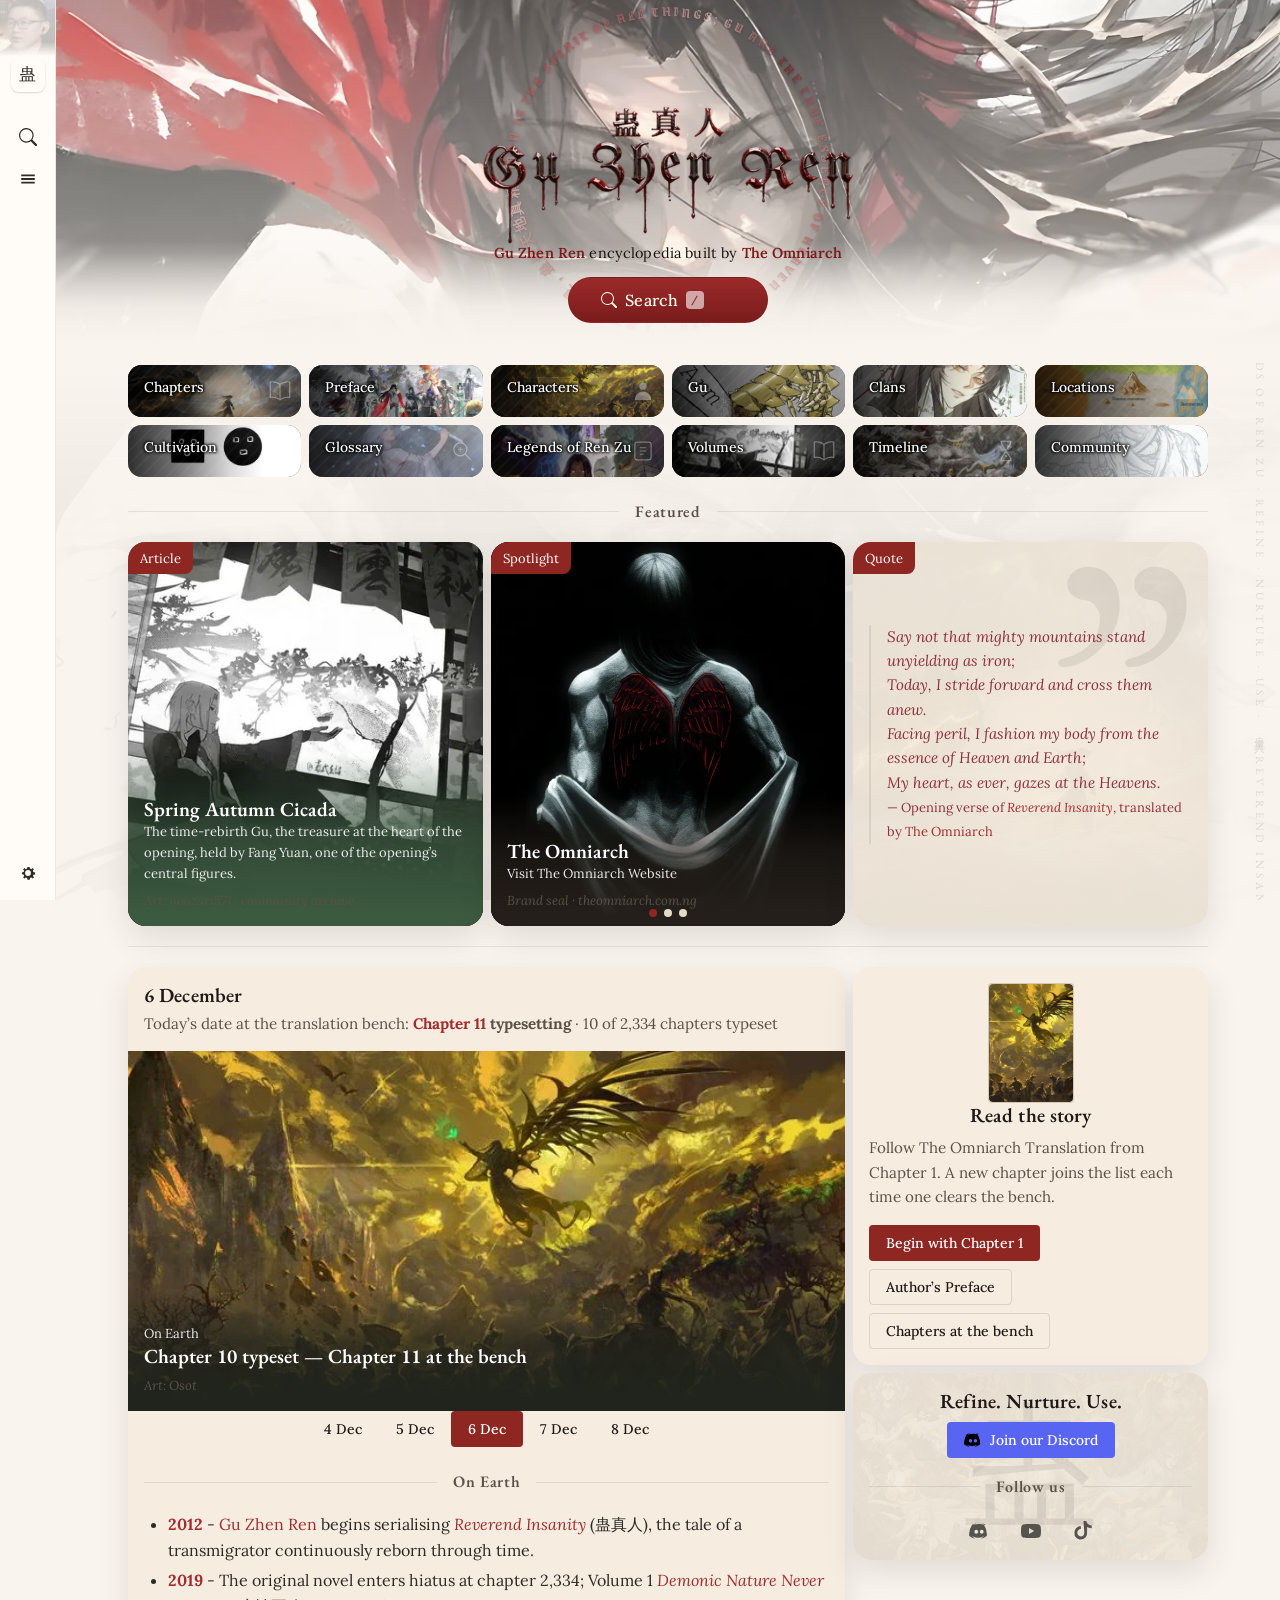
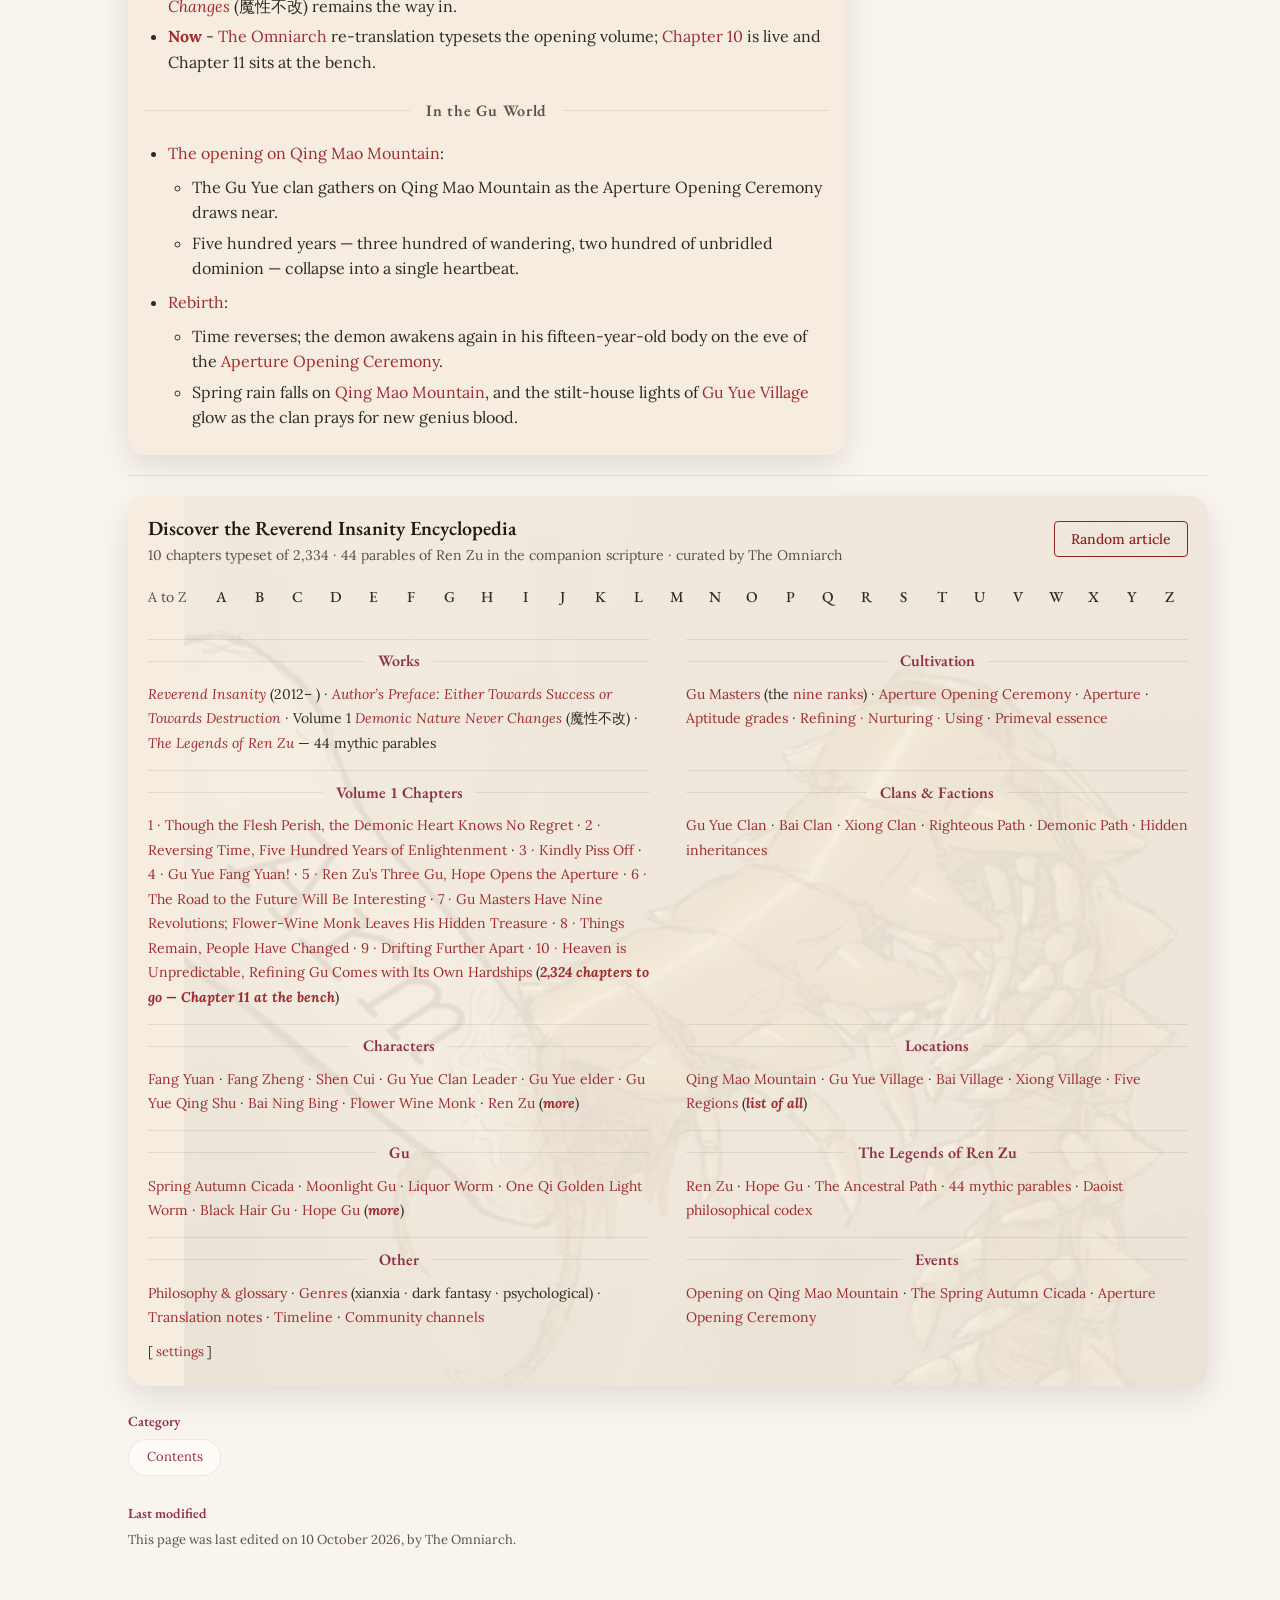
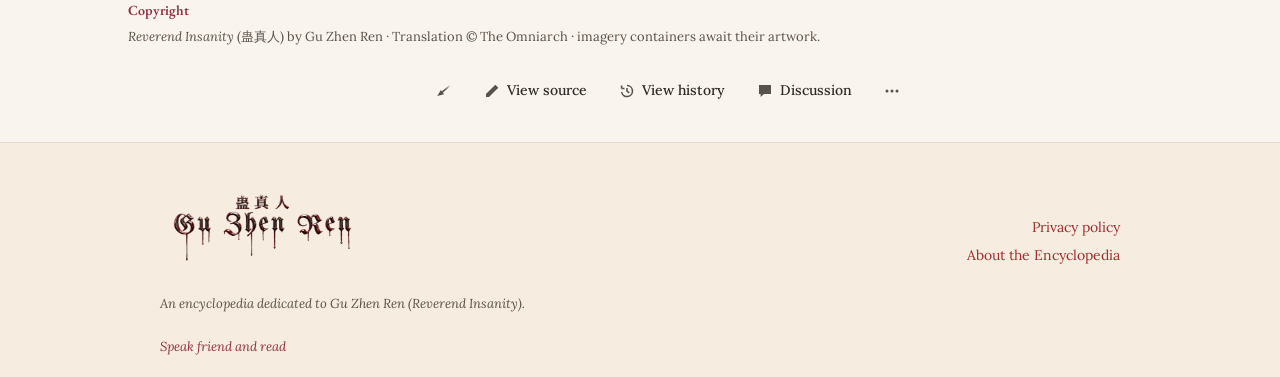
==== index.html @ c66bd854 "Revert "Spotlight: every slide opens its own site (Omniarch, Saga of Gu, Discord)" This reverts comm" ====
<!DOCTYPE html>
<html lang="en">
<head>
<meta charset="UTF-8">
<meta name="viewport" content="width=device-width, initial-scale=1">
<title>Reverend Insanity Encyclopedia — Gu Zhen Ren</title>
<meta name="description" content="The Reverend Insanity Encyclopedia: a self-contained companion to The Omniarch Translation. Characters, Gu, locations, cultivation, chapters and the Legends of Ren Zu.">
<meta property="og:type" content="website">
<meta property="og:title" content="Reverend Insanity Encyclopedia — Gu Zhen Ren">
<meta property="og:description" content="A self-contained Reverend Insanity encyclopedia built from The Omniarch Translation. Refine · Nurture · Use.">
<meta property="og:image" content="https://www.reverendinsanity.com.ng/assets/og-light.jpg">
<meta property="og:url" content="https://www.reverendinsanity.com.ng/">
<meta name="twitter:card" content="summary_large_image">
<link rel="icon" href="data:image/svg+xml,%3Csvg xmlns='http://www.w3.org/2000/svg' viewBox='0 0 32 32'%3E%3Crect width='32' height='32' rx='7' fill='%238e2622'/%3E%3Ctext x='16' y='22' font-size='17' text-anchor='middle' fill='%23fff' font-family='serif'%3E%E8%9B%8A%3C/text%3E%3C/svg%3E">
<link rel="stylesheet" href="/css/main.css?v=14">
</head>
<body>
<svg width="0" height="0" style="position:absolute" aria-hidden="true" focusable="false"><defs>
  <linearGradient id="ring-gold" gradientUnits="userSpaceOnUse" x1="0" y1="0" x2="400" y2="400">
    <stop offset="0" stop-color="#f7e3a6"/><stop offset="0.18" stop-color="#b8862a"/><stop offset="0.36" stop-color="#fff2c2"/>
    <stop offset="0.52" stop-color="#a9761b"/><stop offset="0.7" stop-color="#f3d98c"/><stop offset="0.86" stop-color="#8a5a12"/><stop offset="1" stop-color="#e9c765"/>
  </linearGradient>
  <linearGradient id="ring-red" gradientUnits="userSpaceOnUse" x1="0" y1="0" x2="400" y2="400">
    <stop offset="0" stop-color="#eba6a8"/><stop offset="0.18" stop-color="#a12c2f"/><stop offset="0.36" stop-color="#f7c9c9"/>
    <stop offset="0.52" stop-color="#6d1416"/><stop offset="0.7" stop-color="#d9888a"/><stop offset="0.86" stop-color="#7a1f22"/><stop offset="1" stop-color="#b8434a"/>
  </linearGradient>
</defs></svg>

<nav class="omni-nav" id="omni-nav" aria-label="Primary">
  <a class="omni-nav-brand" href="#/" aria-label="Home"><span>蛊</span></a>
  <a class="nv nv-main on" href="#/">Main</a>
  <a class="nv nv-read" href="#/wiki/chapters">Read</a>
  <a class="nv nv-explore" href="#explore">Explore</a>
  <span class="nv nv-page" id="omni-page">Main</span>
  <a class="omni-nav-cta" href="https://discord.gg/UgwTKn4sQf" target="_blank" rel="noopener">Discord ↗</a>
</nav>

<svg width="0" height="0" style="position:absolute" aria-hidden="true">
  <defs>
    <symbol id="glyph-cicada" viewBox="0 0 64 64"><g fill="currentColor"><ellipse cx="32" cy="40" rx="7" ry="16"/><circle cx="32" cy="20" r="6"/><circle cx="27.5" cy="18" r="1.6" fill="rgba(255,255,255,0.35)"/><circle cx="36.5" cy="18" r="1.6" fill="rgba(255,255,255,0.35)"/><path d="M30 30 C 12 26, 6 40, 12 52 C 20 48, 26 42, 30 34 Z" opacity="0.55"/><path d="M34 30 C 52 26, 58 40, 52 52 C 44 48, 38 42, 34 34 Z" opacity="0.55"/><path d="M32 27 C 22 18, 24 8, 32 6 C 40 8, 42 18, 32 27 Z" opacity="0.4"/></g></symbol>
    <symbol id="glyph-gu-jar" viewBox="0 0 64 64"><g fill="none" stroke="currentColor" stroke-width="3"><path d="M20 14 h24 M22 14 c0 10 -8 14 -8 26 a18 16 0 0 0 36 0 c0 -12 -8 -16 -8 -26"/><path d="M24 8 h16 v6 h-16 z" fill="currentColor" stroke="none" opacity="0.5"/></g><circle cx="32" cy="42" r="4" fill="currentColor" opacity="0.6"/></symbol>
    <symbol id="glyph-search" viewBox="0 0 16 16"><path fill="currentColor" d="M11.742 10.344a6.5 6.5 0 1 0-1.397 1.398h-.001c.03.04.062.078.098.115l3.85 3.85a1 1 0 0 0 1.415-1.414l-3.85-3.85a1.007 1.007 0 0 0-.115-.1zM12 6.5a5.5 5.5 0 1 1-11 0 5.5 5.5 0 0 1 11 0z"/></symbol>
    <symbol id="glyph-menu" viewBox="0 0 16 16"><path fill="currentColor" d="M2 4h12v1.6H2zM2 7.2h12v1.6H2zM2 10.4h12V12H2z"/></symbol>
        <symbol id="glyph-book" viewBox="0 0 64 64"><g fill="none" stroke="currentColor" stroke-width="3" stroke-linejoin="round"><path d="M32 16 C 26 10, 14 8, 8 10 V 48 C 14 46, 26 48, 32 54 C 38 48, 50 46, 56 48 V 10 C 50 8, 38 10, 32 16 Z"/><path d="M32 16 V 54"/></g></symbol>
    <symbol id="glyph-person" viewBox="0 0 64 64"><g fill="currentColor"><circle cx="32" cy="20" r="9"/><path d="M12 54 c0 -14 10 -20 20 -20 s20 6 20 20 z"/></g></symbol>
    <symbol id="glyph-mountain" viewBox="0 0 64 64"><g fill="currentColor"><path d="M4 52 L24 16 L34 34 L42 22 L60 52 Z" opacity="0.8"/><circle cx="48" cy="14" r="5" opacity="0.5"/></g></symbol>
    <symbol id="glyph-clan" viewBox="0 0 64 64"><g fill="none" stroke="currentColor" stroke-width="3"><path d="M14 52 V 24 L32 12 L50 24 V 52 Z"/><path d="M26 52 V 38 H 38 V 52"/></g><circle cx="32" cy="26" r="3" fill="currentColor"/></symbol>
    <symbol id="glyph-ranks" viewBox="0 0 64 64"><g fill="currentColor"><rect x="8" y="44" width="10" height="10" rx="1"/><rect x="22" y="36" width="10" height="18" rx="1" opacity="0.85"/><rect x="36" y="28" width="10" height="26" rx="1" opacity="0.7"/><rect x="50" y="20" width="10" height="34" rx="1" opacity="0.55"/></g></symbol>
    <symbol id="glyph-scroll" viewBox="0 0 64 64"><g fill="none" stroke="currentColor" stroke-width="3"><path d="M18 10 h28 a6 6 0 0 1 6 6 v32 a6 6 0 0 1 -6 6 h-28 a6 6 0 0 1 -6 -6 v-32 a6 6 0 0 1 6 -6 z"/><path d="M24 24 h16 M24 32 h16 M24 40 h10"/></g></symbol>
    <symbol id="glyph-hourglass" viewBox="0 0 64 64"><g fill="none" stroke="currentColor" stroke-width="3"><path d="M18 8 h28 M18 56 h28 M20 8 c0 14 10 16 12 24 c2 -8 12 -10 12 -24 M20 56 c0 -14 10 -16 12 -24 c2 8 12 10 12 24"/></g><circle cx="32" cy="44" r="3" fill="currentColor"/></symbol>
    <symbol id="glyph-glossary" viewBox="0 0 64 64"><g fill="none" stroke="currentColor" stroke-width="3"><circle cx="28" cy="28" r="16"/><path d="M40 40 L 54 54" stroke-linecap="round"/><path d="M22 28 h12 M28 22 v12" opacity="0.7"/></g></symbol>
    <symbol id="glyph-community" viewBox="0 0 64 64"><g fill="currentColor"><circle cx="20" cy="24" r="7"/><circle cx="44" cy="24" r="7"/><path d="M4 50 c0 -10 8 -15 16 -15 s16 5 16 15 z" opacity="0.75"/><path d="M28 50 c0 -10 8 -15 16 -15 s16 5 16 15 z" opacity="0.9"/></g></symbol>
    <symbol id="glyph-home" viewBox="0 0 16 16"><path fill="currentColor" d="M8 1.8 1.6 7.4h1.8v6h3.4V9.6h2.4v3.8h3.4v-6h1.8z"/></symbol>
    <symbol id="glyph-share" viewBox="0 0 16 16"><path fill="currentColor" d="M14 2 6.5 9l2 2.2L2 14l2.8-6.5L7 9.6 14 2z" transform="rotate(8 8 8)"/><path fill="currentColor" d="M14 2 7 9.5l-1.2-1.2z"/></symbol>
    <symbol id="glyph-edit" viewBox="0 0 16 16"><path fill="currentColor" d="M11.3 1.7l3 3L5 14H2v-3z"/></symbol>
    <symbol id="glyph-history" viewBox="0 0 16 16"><path fill="none" stroke="currentColor" stroke-width="1.6" d="M8 2.5a5.5 5.5 0 1 1-5.4 6.6M2.6 5.5V2.6M2.6 5.5h2.9M8 5v3.2l2.3 1.6"/></symbol>
    <symbol id="glyph-talk" viewBox="0 0 16 16"><path fill="currentColor" d="M2 2h12v9H7l-3.4 3v-3H2z"/></symbol>
    <symbol id="glyph-dots" viewBox="0 0 16 16"><g fill="currentColor"><circle cx="3" cy="8" r="1.5"/><circle cx="8" cy="8" r="1.5"/><circle cx="13" cy="8" r="1.5"/></g></symbol>
    <symbol id="glyph-gear" viewBox="0 0 16 16"><path fill="currentColor" d="M8 5.4A2.6 2.6 0 1 0 8 10.6 2.6 2.6 0 0 0 8 5.4zm6.4 3.7-1.5.3c-.12.42-.3.82-.53 1.18l.98 1.2-1.17 1.17-1.2-.98c-.36.23-.76.41-1.18.53l-.3 1.5H7.5l-.3-1.5c-.42-.12-.82-.3-1.18-.53l-1.2.98-1.17-1.17.98-1.2c-.23-.36-.41-.76-.53-1.18l-1.5-.3V7.5l1.5-.3c.12-.42.3-.82.53-1.18l-.98-1.2 1.17-1.17 1.2.98c.36-.23.76-.41 1.18-.53l.3-1.5h1.9l.3 1.5c.42.12.82.3 1.18.53l1.2-.98 1.17 1.17-.98 1.2c.23.36.41.76.53 1.18l1.5.3v1.9z"/></symbol>
    <symbol id="glyph-youtube"' viewBox="0 0 24 24"><path fill="currentColor" d="M23.5 6.2a3 3 0 0 0-2.1-2.1C19.5 3.5 12 3.5 12 3.5s-7.5 0-9.4.6A3 3 0 0 0 .5 6.2 31.6 31.6 0 0 0 0 12a31.6 31.6 0 0 0 .5 5.8 3 3 0 0 0 2.1 2.1c1.9.6 9.4.6 9.4.6s7.5 0 9.4-.6a3 3 0 0 0 2.1-2.1A31.6 31.6 0 0 0 24 12a31.6 31.6 0 0 0-.5-5.8zM9.6 15.6V8.4L15.8 12z"/></symbol>
    <symbol id="glyph-tiktok" viewBox="0 0 24 24"><path fill="currentColor" d="M12.5 0h3.4c.3 2 1.5 3.6 3.4 4.5 1 .5 2.1.8 3.2.8v3.5c-1.4 0-2.8-.3-4.1-.9-.5-.2-1-.5-1.5-.8v7.6c0 1.9-.7 3.7-2 5.1a7.8 7.8 0 0 1-5.6 2.5c-2 0-3.9-.8-5.3-2.1A7.8 7.8 0 0 1 1.7 14c0-2.1.9-4.1 2.3-5.6a7.7 7.7 0 0 1 5.4-2.3v3.6a4.2 4.2 0 0 0-3.1 1.3 4.3 4.3 0 0 0-1.2 3c0 1.2.5 2.3 1.3 3.1a4.3 4.3 0 0 0 6.2-.1c.7-.8 1-1.8 1-2.9z"/></symbol>
    <symbol id="glyph-discord" viewBox="0 0 24 24"><path fill="currentColor" d="M20.3 4.4A19.8 19.8 0 0 0 15.9 3l-.2.4c1.6.4 2.4.9 3.2 1.5A16.2 16.2 0 0 0 12 3.6c-2.4 0-4.8.4-6.9 1.3.8-.6 1.7-1.1 3.2-1.5L8.1 3a19.8 19.8 0 0 0-4.4 1.4A20.3 20.3 0 0 0 .3 18.1a19.9 19.9 0 0 0 6 3l.5-.7c-.9-.3-1.9-.8-2.8-1.4l.7-.5a14.2 14.2 0 0 0 12.2 0l.7.5c-.9.6-1.9 1.1-2.8 1.4l.5.7a19.9 19.9 0 0 0 6-3 20.3 20.3 0 0 0-3.4-13.7zM8.7 15.3c-1.2 0-2.2-1.1-2.2-2.4 0-1.3 1-2.4 2.2-2.4s2.2 1.1 2.2 2.4c0 1.3-1 2.4-2.2 2.4zm6.6 0c-1.2 0-2.2-1.1-2.2-2.4 0-1.3 1-2.4 2.2-2.4s2.2 1.1 2.2 2.4c0 1.3-1 2.4-2.2 2.4z"/></symbol>
  </defs>
</svg>

<div class="rail">
  <button class="rail-logo" id="seal-btn" title="Reverend Insanity Encyclopedia" aria-label="Home"><span class="seal-face face-seal">蛊</span><span class="seal-face face-home"><svg><use href="#glyph-home"/></svg></span></button>
  <button id="rail-search" title="Search" aria-label="Search"><svg aria-hidden="true"><use href="#glyph-search"/></svg></button>
  <button id="rail-menu" title="Main menu"><svg><use href="#glyph-menu"/></svg></button>
  <div class="spacer"></div>
  <button id="rail-gear" class="rail-gear" title="Appearance" aria-label="Appearance settings"><svg><use href="#glyph-gear"/></svg></button>
</div>

<aside class="drawer" id="drawer" aria-label="Site menu">
  <button class="drawer-close" id="drawer-close" aria-label="Close menu">✕</button>
  <div class="drawer-head">
    <span class="seal-mini">蛊</span>
    <img class="wm logo-light" src="/assets/wordmark-light-4k.webp" alt=""><img class="wm logo-dark" src="/assets/wordmark-dark-4k.webp" alt="">
    <div class="drawer-stats">
      <span title="Articles"><svg><use href="#glyph-book"/></svg> <b id="stat-pages">–</b></span>
      <span title="Images"><svg><use href="#glyph-mountain"/></svg> <b id="stat-imgs">–</b></span>
      <span title="Chapters typeset"><svg><use href="#glyph-scroll"/></svg> <b id="stat-ch">–</b></span>
      <span title="Parables"><svg><use href="#glyph-hourglass"/></svg> <b id="stat-par">–</b></span>
    </div>
  </div>
  <div class="drawer-cols">
    <div>
      <h4>Navigation</h4>
      <a href="#main">Main Page</a>
      <a href="#" id="drawer-random">Random page</a>
      <a href="#/wiki/community">Community Portal</a>
      <a href="#/wiki/chapters">To-do · the bench</a>
      <a href="#/wiki/glossary">Help · Glossary</a>
    </div>
    <div>
      <h4>Portals</h4>
      <a href="#/wiki/chapters">Chapters</a>
      <a href="#/wiki/characters">Characters</a>
      <a href="#/wiki/gu">Gu</a>
      <a href="#/wiki/clans">Clans</a>
      <a href="#/wiki/locations">Locations</a>
      <a href="#/wiki/cultivation">Cultivation</a>
      <a href="#/wiki/the-legends-of-ren-zu">Legends of Ren Zu</a>
      <a href="#/wiki/timeline">Timeline</a>
    </div>
  </div>
  <div class="drawer-social">
    <a href="https://discord.gg/UgwTKn4sQf" target="_blank" rel="noreferrer noopener" aria-label="Discord"><svg><use href="#glyph-discord"/></svg></a>
    <a href="https://www.youtube.com/@GodofPeakFiction" target="_blank" rel="noreferrer noopener" aria-label="YouTube"><svg><use href="#glyph-youtube"/></svg></a>
    <a href="https://www.tiktok.com/@GodOfPeakFiction" target="_blank" rel="noreferrer noopener" aria-label="TikTok"><svg><use href="#glyph-tiktok"/></svg></a>
  </div>
</aside>
<div class="settings-pop" id="settings-pop" role="dialog" aria-label="Appearance settings">
  <h5>Text</h5><div class="seg" data-pref="text"><button data-v="small">Small</button><button data-v="standard" class="on">Standard</button><button data-v="large">Large</button></div>
  <h5>Color</h5><div class="seg" data-pref="color"><button data-v="auto" class="on">Auto</button><button data-v="light">Light</button><button data-v="dark" class="darkchip">Dark</button></div>
  <h5>Width</h5><div class="seg" data-pref="width"><button data-v="standard" class="on">Standard</button><button data-v="wide">Wide</button><button data-v="full">Full</button></div>
</div>
<div class="rail-band" aria-hidden="true">蛊真人 · REVEREND INSANITY · 人祖传 · THE LEGENDS OF REN ZU · REFINE · NURTURE · USE · 蛊真人 · REVEREND INSANITY · 人祖传 · THE LEGENDS OF REN ZU · REFINE · NURTURE · USE · 蛊真人 · REVEREND INSANITY · 人祖传 · THE LEGENDS OF REN ZU · REFINE · NURTURE · USE · 蛊真人 · REVEREND INSANITY · 人祖传 ·</div>

<!-- ================================================= MAIN PAGE ================================================= -->
<div class="page" id="main-view">

  <div class="tg-mainpage-header">
    <div class="tg-mainpage-content">
      <a href="#main" style="text-decoration:none"><h1 class="wordmark"><div class="ring" aria-hidden="true"> <svg viewBox="0 0 400 400"> <defs><path id="ringpath" d="M200,200 m-160,0 a160,160 0 1,1 320,0 a160,160 0 1,1 -320,0"/></defs> <text fill="currentColor"><textPath href="#ringpath" textLength="1000" lengthAdjust="spacing">MAN IS THE SPIRIT OF ALL THINGS; GU ARE THE TRUE ESSENCE OF HEAVEN AND EARTH. · 人是万物之灵，蛊是天地真精 ·</textPath></text> </svg> </div><img class="wordmark-img logo-light" src="/assets/wordmark-light-4k.webp" alt="Reverend Insanity Encyclopedia"><img class="wordmark-img logo-dark" src="/assets/wordmark-dark-4k.webp" alt="Reverend Insanity Encyclopedia"></h1></a>
      <div class="search-zone" id="search-zone"><button class="tg-mainpage-header-search" id="search-trigger" aria-label="Search the encyclopedia">
        <svg aria-hidden="true"><use href="#glyph-search"/></svg>
        Search
        <span class="kbd">/</span>
      </button>
      <div class="header-searchbox" id="search-box">
        <input type="search" id="search-input" placeholder="Search Gu, characters, chapters, places…" aria-label="Search input" autocomplete="off">
        <div class="search-suggest" id="search-suggest"></div></div>
      <div class="tg-mainpage-header-tagline"><span class="tg-hl">Gu Zhen Ren</span> encyclopedia built by <span class="tg-omniarch tg-hl">The Omniarch</span></div>
      
      </div>
    </div>
  </div>

<div class="quote-marquee" aria-hidden="true"><div class="quote-track"><span>“Three views warped; the demon lord is reborn.”</span><i>•</i><span>“The path of demons is persistence, not cruelty.”</span><i>•</i><span>“The road to the future will be interesting.”</span><i>•</i><span>“Though the flesh perish, the demonic heart knows no regret.”</span><i>•</i><span>“Three views warped; the demon lord is reborn.”</span><i>•</i><span>“The path of demons is persistence, not cruelty.”</span><i>•</i><span>“The road to the future will be interesting.”</span><i>•</i><span>“Though the flesh perish, the demonic heart knows no regret.”</span><i>•</i></div></div>

  <nav class="tg-mainpage-navigation" aria-label="Portals" id="explore">
    <div class="template-navpills">
      <div class="template-navpill" style="--pill:#3a3230;--img:url('/assets/inline/0f77a8c0c2.webp')"><div class="pill-bg"><svg><use href="#glyph-book"/></svg></div><a href="#/wiki/chapters" title="All chapters typeset by The Omniarch">Chapters</a></div>
      <div class="template-navpill" style="--pill:#4a3b2c;--img:url('/assets/inline/262ccad7b4.webp')"><div class="pill-bg"><svg><use href="#glyph-scroll"/></svg></div><a href="#/wiki/authors-preface" title="Author’s Preface: Either Towards Success or Towards Destruction">Preface</a></div>
      <div class="template-navpill" style="--pill:#33402c;--img:url('/assets/inline/osot-earth.webp')"><div class="pill-bg"><svg><use href="#glyph-person"/></svg></div><a href="#/wiki/characters" title="Portal:Characters">Characters</a></div>
      <div class="template-navpill" style="--pill:#2f3a3f;--img:url('/assets/inline/0e6ab05d11.webp')"><div class="pill-bg"><svg><use href="#glyph-gu-jar"/></svg></div><a href="#/wiki/gu" title="Portal:Gu — the true essence of heaven and earth">Gu</a></div>
      <div class="template-navpill" style="--pill:#463227;--img:url('/assets/inline/edbdfb7b6a.webp')"><div class="pill-bg"><svg><use href="#glyph-clan"/></svg></div><a href="#/wiki/clans" title="Portal:Clans and paths">Clans</a></div>
      <div class="template-navpill" style="--pill:#2e3d33;--img:url('/assets/inline/c3880dcfe8.webp')"><div class="pill-bg"><svg><use href="#glyph-mountain"/></svg></div><a href="#/wiki/locations" title="Portal:Locations">Locations</a></div>
      <div class="template-navpill" style="--pill:#403a45;--img:url('/assets/inline/c5744386c4.webp')"><div class="pill-bg"><svg><use href="#glyph-ranks"/></svg></div><a href="#/wiki/cultivation" title="Portal:Cultivation — the nine ranks of Gu Masters">Cultivation</a></div>
      <div class="template-navpill" style="--pill:#3c4348;--img:url('/assets/inline/1f4b49878b.webp')"><div class="pill-bg"><svg><use href="#glyph-glossary"/></svg></div><a href="#/wiki/glossary" title="Portal:Glossary">Glossary</a></div>
      <div class="template-navpill" style="--pill:#4b3a33;--img:url('/assets/inline/facbebec98.webp')"><div class="pill-bg"><svg><use href="#glyph-scroll"/></svg></div><a href="#/wiki/the-legends-of-ren-zu" title="The Legends of Ren Zu — companion scripture">Legends of Ren Zu</a></div>
      <div class="template-navpill" style="--pill:#37422e;--img:url('/assets/inline/6fcf59bf87.webp')"><div class="pill-bg"><svg><use href="#glyph-book"/></svg></div><a href="#/wiki/volume-1" title="Portal:Volumes">Volumes</a></div>
      <div class="template-navpill" style="--pill:#39363c;--img:url('/assets/inline/851a644088.webp')"><div class="pill-bg"><svg><use href="#glyph-hourglass"/></svg></div><a href="#/wiki/timeline" title="Portal:Timeline">Timeline</a></div>
      <div class="template-navpill" style="--pill:#43332b;--img:url('/assets/inline/03abc6c8fb.webp')"><div class="pill-bg"><svg><use href="#glyph-community"/></svg></div><a href="#/wiki/community" title="Community portal">Community</a></div>
    </div>
  </nav>

  <div class="tg-section-divider"><span>Featured</span></div>

  <div class="template-flexbox featured-row" style="--template-flexbox-columns:3;--template-flexbox-gap:0.5rem">
    <div class="template-flexbox-item">
      <div class="tg-card">
        <div class="tg-card-label"><a href="#/wiki/spring-autumn-cicada" title="Featured articles">Article</a></div>
        <div class="tg-card-image" style="--slot:#4d7c50">
          <div class="slot-art"><img src="/assets/inline/6fcf59bf87.webp" alt="A Gu Master with a cicada alighting on his open hand"></div>
          <div class="tg-card-afterImage" style="--slot:#3c5a40">
            <div class="grad"></div>
            <div class="inner">
              <div class="bigcap"><a href="#/wiki/spring-autumn-cicada">Spring Autumn Cicada</a></div>
              <div class="smallcap">The time-rebirth Gu, the treasure at the heart of the opening, held by <a href="#/wiki/fang-yuan">Fang Yuan</a>, one of the opening’s central figures.</div>
              <div class="credit">Art: noazari571 · community archive</div>
            </div>
          </div>
        </div>
      </div>
    </div>

    <div class="template-flexbox-item">
      <div class="tg-card">
        <div class="tg-card-label"><a href="#/wiki/the-omniarch" title="Featured spotlight">Spotlight</a></div>
        <div class="slide-card" id="slide-card">
          <div class="slide on">
            <div class="tg-card-image" style="--slot:#1c1a17">
              <div class="slot-art"><img src="/assets/inline/omniarch-spotlight.webp" alt="The Omniarch" style="object-position:50% 0%"></div>
              <div class="tg-card-afterImage" style="--slot:#241f1a">
                <div class="grad"></div>
                <div class="inner">
                  <div class="bigcap"><a href="#/wiki/the-omniarch">The Omniarch</a></div>
                  <div class="smallcap"><a href="https://theomniarch.com.ng" target="_blank" rel="noreferrer noopener">Visit The Omniarch Website</a></div>
                  <div class="credit">Brand seal · theomniarch.com.ng</div>
                </div>
              </div>
            </div>
          </div>
          <div class="slide">
            <div class="tg-card-image" style="--slot:#20241c">
              <div class="slot-art"><img src="/assets/inline/3d9add4931.webp" alt="Saga of Gu banner"></div>
              <div class="tg-card-afterImage" style="--slot:#2a2d24">
                <div class="grad"></div>
                <div class="inner">
                  <div class="bigcap">Saga of Gu</div>
                  <div class="smallcap">Friend of the encyclopedia — a wholesome, carefully structured companion wiki, cited to the chapter. Wander it at <b>sagaofgu.com</b>.</div>
                  <div class="credit">Banner · Saga of Gu</div>
                </div>
              </div>
            </div>
          </div>
          <div class="slide">
            <div class="tg-card-image" style="--slot:#20241c">
              <div class="slot-art"><img src="/assets/inline/851a644088.webp" alt="Readers gathered at the bench"></div>
              <div class="tg-card-afterImage" style="--slot:#2a2d24">
                <div class="grad"></div>
                <div class="inner">
                  <div class="bigcap">The bench is open</div>
                  <div class="smallcap">Readers gather on Discord between typesettings — readings, glossary notes, theories. Pull up a chair.</div>
                  <div class="credit"><a href="https://discord.gg/UgwTKn4sQf" target="_blank" rel="noreferrer noopener">Join the Discord</a></div>
                </div>
              </div>
            </div>
          </div>
          <div class="slide-dots" id="slide-dots"><button class="on" aria-label="Slide 1"></button><button aria-label="Slide 2"></button><button aria-label="Slide 3"></button></div>
        </div>
      </div>
    </div>

    <div class="template-flexbox-item">
      <div class="tg-card tg-mainpage-featured-quote" style="min-height:20rem">
        <div class="tg-card-label"><a href="#/wiki/quotes" title="Featured quotes">Quote</a></div>
        <div class="tg-card-content">
          <div class="tg-card-body">
            <blockquote>
              <p>Say not that mighty mountains stand unyielding as iron;<br>
              Today, I stride forward and cross them anew.<br>
              Facing peril, I fashion my body from the essence of Heaven and Earth;<br>
              My heart, as ever, gazes at the Heavens.</p>
              <p class="tg-quote-footer"><cite>Opening verse of <i><a href="#/wiki/reverend-insanity">Reverend Insanity</a></i>, translated by <a href="#/wiki/the-omniarch">The Omniarch</a></cite></p>
            </blockquote>
          </div>
        </div>
      </div>
    </div>
  </div>

  <hr>

  <div class="template-flexbox" style="--template-flexbox-columns:3;--template-flexbox-gap:0.5rem">
    <div class="template-flexbox-item span-2">
      <div class="tg-card">
        <div class="tg-card-content">
          <div class="tg-card-title" id="today-heading">10 October</div>
          <div class="tg-card-caption" id="today-caption">Today’s date at the translation bench: <b><a href="#/wiki/chapters">Chapter 11</a> typesetting</b> · 10 of 2,334 chapters typeset</div>
          <div class="event-wrap">
            <div class="tg-card-image event-img" style="--slot:#20241c">
              <div class="slot-art"><img src="/assets/inline/osot-earth.webp" alt="Fang Yuan adrift among the waters"></div>
              <div class="tg-card-afterImage" style="--slot:#20241c;padding-top:2.4rem">
                <div class="grad"></div>
                <div class="inner">
                  <div class="smallcap">On Earth</div>
                  <div class="bigcap" id="event-line">Chapter 10 typeset — Chapter 11 at the bench</div>
                  <div class="credit">Art: Osot</div>
                </div>
              </div>
            </div>
          </div>
          <div class="tg-card-body">
            <div class="date-strip">
              <div class="tg-button"><a href="#/wiki/timeline" id="d-2">8 Oct</a></div>
              <div class="tg-button"><a href="#/wiki/timeline" id="d-1">9 Oct</a></div>
              <div class="tg-button tg-button--primary"><a href="#/wiki/timeline" id="d0">10 Oct</a></div>
              <div class="tg-button"><a href="#/wiki/timeline" id="d1">11 Oct</a></div>
              <div class="tg-button"><a href="#/wiki/timeline" id="d2">12 Oct</a></div>
            </div>
            <div class="tg-section-divider"><span>On Earth</span></div>
            <ul>
              <li><b><a href="#/wiki/timeline">2012</a></b> - <a href="#/wiki/gu-zhen-ren">Gu Zhen Ren</a> begins serialising <i><a href="#/wiki/reverend-insanity">Reverend Insanity</a></i> (蛊真人), the tale of a transmigrator continuously reborn through time.</li>
              <li><b><a href="#/wiki/timeline">2019</a></b> - The original novel enters hiatus at chapter 2,334; Volume 1 <i><a href="#/wiki/volume-1">Demonic Nature Never Changes</a></i> (魔性不改) remains the way in.</li>
              <li id="now-bullet"><b><a href="#/wiki/timeline">Now</a></b> - <a href="#/wiki/the-omniarch">The Omniarch</a> re-translation typesets the opening volume; <a href="#/wiki/chapter-10">Chapter 10</a> is live and Chapter 11 sits at the bench.</li>
            </ul>
            <div class="tg-section-divider"><span>In the Gu World</span></div>
            <ul>
              <li><a href="#/wiki/timeline">The opening on Qing Mao Mountain</a>:
                <ul>
                  <li>The Gu Yue clan gathers on Qing Mao Mountain as the Aperture Opening Ceremony draws near.</li>
                  <li>Five hundred years — three hundred of wandering, two hundred of unbridled dominion — collapse into a single heartbeat.</li>
                </ul>
              </li>
              <li><a href="#/wiki/timeline">Rebirth</a>:
                <ul>
                  <li>Time reverses; the demon awakens again in his fifteen-year-old body on the eve of the <a href="#/wiki/aperture-opening-ceremony">Aperture Opening Ceremony</a>.</li>
                  <li>Spring rain falls on <a href="#/wiki/qing-mao-mountain">Qing Mao Mountain</a>, and the stilt-house lights of <a href="#/wiki/gu-yue-village">Gu Yue Village</a> glow as the clan prays for new genius blood.</li>
                </ul>
              </li>
            </ul>
          </div>
        </div>
      </div>
    </div>

    <div class="template-flexbox-item">
      <div class="template-flexbox" style="--template-flexbox-columns:2;--template-flexbox-direction:column;--template-flexbox-gap:0.5rem">
        <div class="template-flexbox-item">
          <div class="tg-card tg-mainpage-editing">
            <div class="tg-card-content">
              <div class="tg-card-body">
                <div class="tg-mainpage-editing-image">
                  <div class="poster-slot" role="img" aria-label="Fang Yuan adrift among the waters" style="width:86px;height:120px;overflow:hidden;border-style:solid;border-color:var(--tg-border-color-base)">
                    <img src="/assets/inline/osot-earth.webp" alt="">
                  </div>
                </div>
                <div class="tg-card-title">Read the story</div>
                <div class="tg-card-caption">Follow The Omniarch Translation from Chapter 1. A new chapter joins the list each time one clears the bench.</div>
                <div class="tg-mainpage-editing-actions">
                  <div class="tg-button tg-button--primary"><a href="#/wiki/chapter-1">Begin with Chapter 1</a></div>
                  <div class="tg-button tg-button--framed"><a href="#/wiki/authors-preface">Author’s Preface</a></div>
                  <div class="tg-button tg-button--framed"><a href="#/wiki/chapters">Chapters at the bench</a></div>
                </div>
              </div>
            </div>
          </div>
        </div>

        <div class="template-flexbox-item">
          <div class="tg-card tg-mainpage-social" id="community-card">
            <div class="glyph-watermark" aria-hidden="true">蛊</div>
            <div class="tg-card-content">
              <div class="tg-card-body">
                <div class="tg-card-title">Refine. Nurture. Use.</div>
                <div class="tg-button plainlinks tg-mainpage-social-discord">
                  <a href="https://discord.gg/UgwTKn4sQf" target="_blank" rel="noreferrer noopener">
                    <span class="tg-button-icon"><svg><use href="#glyph-discord"/></svg></span>
                    Join our Discord
                  </a>
                </div>
                <div class="tg-section-divider"><span>Follow us</span></div>
                <div class="tg-mainpage-social-followus">
                  <div class="tg-button tg-button--icon"><a href="https://discord.gg/UgwTKn4sQf" target="_blank" rel="noreferrer noopener" aria-label="Discord" title="Discord"><svg><use href="#glyph-discord"/></svg></a></div>
                  <div class="tg-button tg-button--icon"><a href="https://www.youtube.com/@GodofPeakFiction" target="_blank" rel="noreferrer noopener" aria-label="YouTube — @GodofPeakFiction" title="YouTube — @GodofPeakFiction"><svg><use href="#glyph-youtube"/></svg></a></div>
                  <div class="tg-button tg-button--icon"><a href="https://www.tiktok.com/@GodOfPeakFiction" target="_blank" rel="noreferrer noopener" aria-label="TikTok — @GodOfPeakFiction" title="TikTok — @GodOfPeakFiction"><svg><use href="#glyph-tiktok"/></svg></a></div>
                </div>
              </div>
            </div>
          </div>
        </div>
      </div>
    </div>
  </div>

  <hr>

  <div class="tg-card tg-card--discover" id="discover">
    <div class="tg-card-content">
      <div class="tg-mainpage-browse-header">
        <div>
          <h2>Discover the Reverend Insanity Encyclopedia</h2>
          <div class="tg-caption" id="browse-stats">10 chapters typeset of 2,334 · 44 parables of Ren Zu in the companion scripture</div>
        </div>
        <div class="tg-button tg-button--secondary"><a href="#" id="random-article" title="Random article">Random article</a></div>
      </div>

      <div class="tg-mainpage-browse-atoz" aria-label="A to Z index">
        <span class="tg-mainpage-browse-atoz-label">A to Z</span>
        <div class="tg-button"><a href="#/wiki/atoz/A">A</a></div><div class="tg-button"><a href="#/wiki/atoz/B">B</a></div><div class="tg-button"><a href="#/wiki/atoz/C">C</a></div><div class="tg-button"><a href="#/wiki/atoz/D">D</a></div><div class="tg-button"><a href="#/wiki/atoz/E">E</a></div><div class="tg-button"><a href="#/wiki/atoz/F">F</a></div><div class="tg-button"><a href="#/wiki/atoz/G">G</a></div><div class="tg-button"><a href="#/wiki/atoz/H">H</a></div><div class="tg-button"><a href="#/wiki/atoz/I">I</a></div><div class="tg-button"><a href="#/wiki/atoz/J">J</a></div><div class="tg-button"><a href="#/wiki/atoz/K">K</a></div><div class="tg-button"><a href="#/wiki/atoz/L">L</a></div><div class="tg-button"><a href="#/wiki/atoz/M">M</a></div><div class="tg-button"><a href="#/wiki/atoz/N">N</a></div><div class="tg-button"><a href="#/wiki/atoz/O">O</a></div><div class="tg-button"><a href="#/wiki/atoz/P">P</a></div><div class="tg-button"><a href="#/wiki/atoz/Q">Q</a></div><div class="tg-button"><a href="#/wiki/atoz/R">R</a></div><div class="tg-button"><a href="#/wiki/atoz/S">S</a></div><div class="tg-button"><a href="#/wiki/atoz/T">T</a></div><div class="tg-button"><a href="#/wiki/atoz/U">U</a></div><div class="tg-button"><a href="#/wiki/atoz/V">V</a></div><div class="tg-button"><a href="#/wiki/atoz/W">W</a></div><div class="tg-button"><a href="#/wiki/atoz/X">X</a></div><div class="tg-button"><a href="#/wiki/atoz/Y">Y</a></div><div class="tg-button"><a href="#/wiki/atoz/Z">Z</a></div>
      </div>

      <div class="dir-grid">
        <div class="dir-sec"><h3>Works</h3><p><i><a href="#/wiki/reverend-insanity">Reverend Insanity</a></i> (2012– ) · <i><a href="#/wiki/authors-preface">Author’s Preface: Either Towards Success or Towards Destruction</a></i> · Volume 1 <i><a href="#/wiki/volume-1">Demonic Nature Never Changes</a></i> (魔性不改) · <i><a href="#/wiki/the-legends-of-ren-zu">The Legends of Ren Zu</a></i> — 44 mythic parables</p></div>
        <div class="dir-sec"><h3>Cultivation</h3><p><a href="#/wiki/gu-master">Gu Masters</a> (the <a href="#/wiki/nine-ranks">nine ranks</a>) · <a href="#/wiki/aperture-opening-ceremony">Aperture Opening Ceremony</a> · <a href="#/wiki/aperture">Aperture</a> · <a href="#/wiki/aptitude-grades">Aptitude grades</a> · <a href="#/wiki/three-arts">Refining · Nurturing · Using</a> · <a href="#/wiki/primeval-essence">Primeval essence</a></p></div>
        <div class="dir-sec"><h3>Volume 1 Chapters</h3><p id="dir-chapters-list">…</p></div>
        <div class="dir-sec"><h3>Clans &amp; Factions</h3><p><a href="#/wiki/gu-yue-clan">Gu Yue Clan</a> · <a href="#/wiki/bai-clan">Bai Clan</a> · <a href="#/wiki/xiong-clan">Xiong Clan</a> · <a href="#/wiki/righteous-path">Righteous Path</a> · <a href="#/wiki/demonic-path">Demonic Path</a> · <a href="#/wiki/hidden-inheritances">Hidden inheritances</a></p></div>
        <div class="dir-sec"><h3>Characters</h3><p><a href="#/wiki/fang-yuan">Fang Yuan</a> · <a href="#/wiki/fang-zheng">Fang Zheng</a> · <a href="#/wiki/shen-cui">Shen Cui</a> · <a href="#/wiki/gu-yue-clan-leader">Gu Yue Clan Leader</a> · <a href="#/wiki/gu-yue-elder">Gu Yue elder</a> · <a href="#/wiki/gu-yue-qing-shu">Gu Yue Qing Shu</a> · <a href="#/wiki/bai-ning-bing">Bai Ning Bing</a> · <a href="#/wiki/flower-wine-monk">Flower Wine Monk</a> · <a href="#/wiki/ren-zu">Ren Zu</a> (<i><b><a href="#/wiki/characters">more</a></b></i>)</p></div>
        <div class="dir-sec"><h3>Locations</h3><p><a href="#/wiki/qing-mao-mountain">Qing Mao Mountain</a> · <a href="#/wiki/gu-yue-village">Gu Yue Village</a> · <a href="#/wiki/bai-village">Bai Village</a> · <a href="#/wiki/xiong-village">Xiong Village</a> · <a href="#/wiki/five-regions">Five Regions</a> (<i><b><a href="#/wiki/locations">list of all</a></b></i>)</p></div>
        <div class="dir-sec"><h3>Gu</h3><p><a href="#/wiki/spring-autumn-cicada">Spring Autumn Cicada</a> · <a href="#/wiki/moonlight-gu">Moonlight Gu</a> · <a href="#/wiki/liquor-worm">Liquor Worm</a> · <a href="#/wiki/one-qi-golden-light-worm">One Qi Golden Light Worm</a> · <a href="#/wiki/black-hair-gu">Black Hair Gu</a> · <a href="#/wiki/hope-gu">Hope Gu</a> (<i><b><a href="#/wiki/gu">more</a></b></i>)</p></div>
        <div class="dir-sec"><h3>The Legends of Ren Zu</h3><p><a href="#/wiki/ren-zu">Ren Zu</a> · <a href="#/wiki/hope-gu">Hope Gu</a> · <a href="#/wiki/ancestral-path">The Ancestral Path</a> · <a href="#/wiki/the-legends-of-ren-zu">44 mythic parables</a> · <a href="#/wiki/the-legends-of-ren-zu">Daoist philosophical codex</a></p></div>
        <div class="dir-sec"><h3>Other</h3><p><a href="#/wiki/glossary">Philosophy &amp; glossary</a> · <a href="#/wiki/reverend-insanity">Genres</a> (xianxia · dark fantasy · psychological) · <a href="#/wiki/the-omniarch">Translation notes</a> · <a href="#/wiki/timeline">Timeline</a> · <a href="#/wiki/community">Community channels</a></p></div>
        <div class="dir-sec"><h3>Events</h3><p><a href="#/wiki/timeline">Opening on Qing Mao Mountain</a> · <a href="#/wiki/spring-autumn-cicada">The Spring Autumn Cicada</a> · <a href="#/wiki/aperture-opening-ceremony">Aperture Opening Ceremony</a></p></div>
      </div>

      <p class="settings-link">[ <a href="#main" title="Main page settings">settings</a> ]</p>
    </div>
  </div>

  <div class="meta-card">
    <h4>Category</h4>
    <span class="chip"><a href="#/wiki/contents">Contents</a></span>
  </div>
  <div class="meta-two">
    <div><h4>Last modified</h4><p>This page was last edited on 10 October 2026, by The Omniarch.</p></div>
    <div><h4>Copyright</h4><p><i>Reverend Insanity</i> (蛊真人) by Gu Zhen Ren · Translation © The Omniarch · imagery containers await their artwork.</p></div>
  </div>
  <div class="action-tabs">
    <a href="#main"><svg><use href="#glyph-share"/></svg></a>
    <a href="#main"><svg><use href="#glyph-edit"/></svg> View source</a>
    <a href="#main"><svg><use href="#glyph-history"/></svg> View history</a>
    <a href="#main"><svg><use href="#glyph-talk"/></svg> Discussion</a>
    <a href="#main" class="dots" aria-label="More"><svg><use href="#glyph-dots"/></svg></a>
  </div>
</div>

<!-- ================================================= ARTICLE VIEW ================================================= -->
<div class="wiki-view" id="wiki-view" hidden>
  <header class="wiki-topbar" id="wiki-topbar">
    <a class="wiki-topbar-home" href="#main" aria-label="Back to the main page"><span class="wiki-topbar-logo" id="wiki-topbar-logo"></span></a>
    <span class="wiki-topbar-title" id="wiki-topbar-title" aria-hidden="true"></span>
  </header>
  <div class="wiki-crumb"><a href="#main">← Main Page</a><span>·</span><span id="crumb-here">Article</span></div>
  <div class="wiki-head">
    <div>
      <h1 id="wiki-title">Article</h1>
      <div class="wiki-sub" id="wiki-sub">From the Reverend Insanity Encyclopedia</div>
    </div>
    <div class="wiki-actions">
      <a title="Share"><svg><use href="#glyph-share"/></svg></a>
      <a title="View source"><svg><use href="#glyph-edit"/></svg> View source</a>
      <a title="View history"><svg><use href="#glyph-history"/></svg> View history</a>
      <a id="talk-tab" title="Discussion"><svg><use href="#glyph-talk"/></svg> <span id="talk-tab-label">Discussion</span></a>
      <a class="dots" title="More"><svg><use href="#glyph-dots"/></svg></a>
    </div>
  </div>
  <div class="wiki-cols">
    <article class="wiki-article" id="wiki-article"></article>
    <aside class="wiki-side" id="wiki-side"></aside>
  </div>
  <p class="wiki-retrieved" id="wiki-retrieved"></p>
</div>

<footer class="tg-footer">
  <div class="inner">
    <div class="tg-footer-top">
      <div>
        <div class="tg-footer-wordmark"><img class="logo-light" src="/assets/wordmark-light-4k.webp" alt="Reverend Insanity Encyclopedia"><img class="logo-dark" src="/assets/wordmark-dark-4k.webp" alt="Reverend Insanity Encyclopedia"></div>
        <div class="tg-footer-tag">An encyclopedia dedicated to Gu Zhen Ren (Reverend Insanity).</div>
      </div>
      <div class="tg-footer-links">
        <a href="#/wiki/the-omniarch">Privacy policy</a>
        <a href="#/wiki/the-omniarch">About the Encyclopedia</a>
      </div>
    </div>
    <div class="tg-footer-bottom">
      <span class="speak">Speak friend and read</span>
    </div>
  </div>
</footer>

<!-- ======================================================================
     THE GROWTH LEDGER — single source of truth.
     The encyclopedia follows the translation site's growth: when a chapter is
     published, append it to `chapters` (and bump `atBench`). Every counter,
     the chapter directory and the chapter ARTICLES regenerate from here.
     ====================================================================== -->
<script id="omniarch-state">
  window.OMNIARCH_STATE = {
    total: 2334,
    atBench: 11,
    parables: 44,
    chapters: [
      { n: 1, title: "Though the Flesh Perish, the Demonic Heart Knows No Regret" },
      { n: 2, title: "Reversing Time, Five Hundred Years of Enlightenment" },
      { n: 3, title: "Kindly Piss Off" },
      { n: 4, title: "Gu Yue Fang Yuan!" },
      { n: 5, title: "Ren Zu’s Three Gu, Hope Opens the Aperture" },
      { n: 6, title: "The Road to the Future Will Be Interesting" },
      { n: 7, title: "Gu Masters Have Nine Revolutions; Flower-Wine Monk Leaves His Hidden Treasure" },
      { n: 8, title: "Things Remain, People Have Changed" },
      { n: 9, title: "Drifting Further Apart" },
      { n: 10, title: "Heaven is Unpredictable, Refining Gu Comes with Its Own Hardships" }
    ]
  };
</script>

<!-- ================================================= ARTICLE DATA (built from the translation's information) -->
<script id="omniarch-articles">
window.OMNIARCH_ARTICLES = {
"reverend-insanity":{t:"Reverend Insanity",k:"Work",ib:[["Author","Gu Zhen Ren (蛊真人)"],["Translator","The Omniarch"],["Serialised","2012 – 2019 (hiatus)"],["Chapters","2,334"],["Genres","Xianxia · Dark fantasy · Philosophy · Action · Adventure"]],
 b:["Reverend Insanity (蛊真人) is a xianxia dark-fantasy web novel by Gu Zhen Ren, following Fang Yuan — a transmigrator from Earth who is reborn into the Gu world.","Humans are the spirit of all living things; Gu are the true essence of heaven and earth. Around this creed the novel builds a world of nurturing, refining and using Gu, and a protagonist who walks the Demonic Path without compromise — a peerless demonic overlord who acts as he pleases and roams the world unfettered.","The Omniarch Translation re-typesets the novel in English, volume by volume, beginning with Volume 1: Demonic Nature Never Changes.","The translation site frames the tale in four lines: three views warped, the demon lord reborn; an old dream of yesteryear, a new work bearing the same name — a peerless demonic overlord who acts as he pleases and roams the world unfettered."],
 see:["gu-zhen-ren","authors-preface","volume-1","fang-yuan","the-omniarch"],cat:["Works","Reverend Insanity"]},
"gu-zhen-ren":{t:"Gu Zhen Ren",k:"Author",ib:[["Role","Author of Reverend Insanity"],["Pen name meaning","“The Genuine Person of Gu” / “Gu the True Person”"],["Serialisation","2012 – 2019"]],
 b:["Gu Zhen Ren is the pen name of the author of Reverend Insanity. In the Author’s Preface he describes how years of reading web novels left him longing for a truly great villain — uncompromising, solitary, decisive in killing — and how that wish became the seed of this book.","He chose the name itself as the declaration of that wish: the book and its author share one title, either towards success or towards destruction."],
 see:["authors-preface","reverend-insanity"],cat:["People","Authors"]},
"authors-preface":{t:"Author’s Preface: Either Towards Success or Towards Destruction",k:"Front matter",ib:[["Author","Gu Zhen Ren"],["Position","Before Volume 1, Chapter 1"],["Subject","Why a true villain"]],
 b:["The Author’s Preface opens the work. Gu Zhen Ren recounts the pain that tipped his inner balance scale, the novels he had read, and the knot of frustration with paper-tiger villains who wilt before the protagonist.","From that frustration he formed a single wish: to write a villain who never kneels — cold, proud, demonic, walking alone through darkness, killing god if a god blocks his path and Buddha if a Buddha blocks his path. If he was not walking towards success, then he was walking towards destruction.","The preface warns plainly: this is a book with warped values. Read with caution."],
 see:["gu-zhen-ren","reverend-insanity","fang-yuan"],cat:["Works","Front matter"]},
"volume-1":{t:"Volume 1: Demonic Nature Never Changes",k:"Volume",ib:[["Chinese","魔性不改"],["Chapters","Opening volume of 2,334"],["Setting","Qing Mao Mountain, Gu Yue Village"]],
 b:["Demonic Nature Never Changes (魔性不改) is the first volume of Reverend Insanity. It opens on Qing Mao Mountain and settles into the careful, patient game of its protagonist on Qing Mao Mountain.","The volume follows the Aperture Opening Ceremony, the clan’s aptitude politics, and the first steps of Fang Yuan’s second climb — while the neighbouring Bai and Xiong villages raise geniuses of their own."],
 see:["chapters","qing-mao-mountain","aperture-opening-ceremony"],cat:["Works","Volumes"]},
"chapters":{t:"Chapters",k:"Index",ib:[["Typeset","ledger"],["Total in original","2,334"],["At the bench","ledger"]],
 b:["The Omniarch Translation typesets the novel chapter by chapter. This index lists every chapter published so far, in order; it grows automatically from the Growth Ledger as the bench clears new chapters.","Each chapter entry carries its number and the translator’s title. Articles for typeset chapters collect what the encyclopedia knows of them; articles beyond the bench await the keeper’s hand."],
 see:["volume-1","reverend-insanity"],cat:["Indexes","Chapters"],index:"chapters"},
"the-omniarch":{t:"The Omniarch",k:"Translator",ib:[["Role","Curator & typesetter of the encyclopedia"],["Work","The Omniarch Translation"],["Companion","The Legends of Ren Zu reader"],["Channels","Discord · YouTube · TikTok"]],
 b:["The Omniarch is the fan behind the Omniarch Translation — a chapter-by-chapter English typesetting of Reverend Insanity, ten chapters deep of 2,334 with Chapter 11 at the bench.","Just a reader who loved the story enough to build it a home: curating this encyclopedia, keeping the Legends of Ren Zu reader, hosting the Discord, and talking peak fiction on YouTube and TikTok."],
 see:["reverend-insanity","the-legends-of-ren-zu","community"],cat:["People","Translators"]},
"community":{t:"Community",k:"Portal",ib:[["Discord","open server"],["YouTube","@GodofPeakFiction"],["TikTok","@GodOfPeakFiction"]],
 b:["Readers of the translation gather to discuss chapters, lore nuances and phrasing feedback. The Discord server is the clan hall; philosophical video breakdowns and novel analysis flow through the YouTube and TikTok channels.","Speak friend and read."],
 see:["the-omniarch"],cat:["Portals","Community"]},
"fang-yuan":{t:"Fang Yuan",k:"Character",img:"/assets/inline/liu-guanyi-fang-yuan.webp",art:"Liu Guanyi",ib:[["Also known as","Demon Fang Yuan · Old Demon Fang"],["Age","15 (in the opening chapters)"],["Path","Demonic Path"],["Affiliation","Gu Yue Clan (by rebirth)"],["Appearance","Tall and lean, wild long black hair, cold abyssal eyes, black tattered robe"],["First chapter","Chapter 1"]],
 b:["Fang Yuan is the protagonist of Reverend Insanity — a transmigrator cast from Earth into the Gu world, whose early path the novel follows from its first chapter.","He is introduced as a fifteen-year-old of the Gu Yue clan on Qing Mao Mountain, on the eve of the Aperture Opening Ceremony, carrying a past the early chapters only hint at.","Cold, patient and utterly uncompromising, he is the true villain the Author’s Preface wished for — a warrior walking alone through darkness, neither kneeling nor explaining."],
 see:["spring-autumn-cicada","fang-zheng","gu-yue-clan","demonic-path"],cat:["Characters","Demonic Path"]},
"fang-zheng":{t:"Fang Zheng",k:"Character",img:"/assets/fz_a.jpg",art:"noazari571",ib:[["Age","15"],["Kin","Twin brother of Fang Yuan"],["Disposition","Gentle, earnest"],["Robe","Grey-blue scholar robe"],["First chapter","Chapter 1"]],
 b:["Fang Zheng is Fang Yuan’s twin brother — the gentle counterpart to the demon: an earnest youth with a topknot and a grey-blue scholar’s robe, hailed by the clan as a hope of the Fang lineage.","Where Fang Yuan hides five centuries of memory behind a boy’s face, Fang Zheng is exactly what he seems: a prodigy walking the bright road the clan prizes."],
 see:["fang-yuan","gu-yue-clan"],cat:["Characters","Gu Yue Clan"]},
"shen-cui":{t:"Shen Cui",k:"Character",ib:[["Age","16"],["Role","Maidservant"],["Appearance","Meek; low bun with a gold pearl hairpin; muted green"]],
 b:["Shen Cui is a sixteen-year-old maidservant of the early chapters — meek in bearing, marked by a low bun and a single gold pearl hairpin, dressed in muted green.","She belongs to the household world of Gu Yue Village: the small, human texture against which Fang Yuan’s cold calculations unfold."],
 see:["gu-yue-village","fang-yuan"],cat:["Characters","Gu Yue Clan"]},
"gu-yue-clan-leader":{t:"Gu Yue Clan Leader",k:"Character",ib:[["Role","Leader of the Gu Yue Clan"],["Appearance","Middle-aged, temples frosted; plain white ceremonial robes"],["First chapter","Chapter 1"]],
 b:["The Clan Leader heads the Gu Yue clan of Qing Mao Mountain. At the annual Aperture Opening Ceremony he kneels before the three-tiered black-lacquer altar of the ancestors, praying for youths of excellent aptitude to bring fresh blood and hope to the clan.","Behind him kneel the elders who weigh the clan’s affairs — and the rising genius of the neighbouring Bai village."],
 see:["gu-yue-clan","aperture-opening-ceremony","gu-yue-elder"],cat:["Characters","Gu Yue Clan"]},
"gu-yue-elder":{t:"Gu Yue elder",k:"Character",ib:[["Age","About 60"],["Appearance","Long grey beard, deep wrinkles, black scholar cap; pale ivory robe with crimson trim"]],
 b:["A senior figure of the Gu Yue clan: some sixty years old, long grey beard, black scholar cap, pale ivory robe trimmed in crimson — the face of the clan’s memory and its councils."],
 see:["gu-yue-clan","gu-yue-clan-leader"],cat:["Characters","Gu Yue Clan"]},
"gu-yue-qing-shu":{t:"Gu Yue Qing Shu",k:"Character",img:"/assets/gyqs_a.jpg",art:"noazari571",ib:[["Role","Uncle and guardian of the twins"],["Clan","Gu Yue"]],
 b:["Gu Yue Qing Shu is the uncle under whose roof the twins Fang Yuan and Fang Zheng grow up on Qing Mao Mountain — one of the clan elders whose hopes and worries centre on the year’s Aperture Opening Ceremony."],
 see:["fang-yuan","fang-zheng","gu-yue-clan"],cat:["Characters","Gu Yue Clan"]},
"bai-ning-bing":{t:"Bai Ning Bing",k:"Character",img:"/assets/bnb_a.jpg",art:"artist unknown",ib:[["Clan","Bai Clan (Bai Village)"],["Rank","Rank III within two years"],["Reputation","Unrivaled among the younger generation"]],
 b:["Bai Ning Bing is the terror in the Gu Yue elders’ murmurs: a genius of the Bai clan whose natural aptitude is called terrifying, cultivated to Rank III in only two years and standing unrivaled among the younger generation.","Even the older generation feels the pressure of this rising star — and the Gu Yue clan knows this year’s ceremony must answer with a genius of its own."],
 see:["bai-clan","gu-yue-clan","nine-ranks"],cat:["Characters","Bai Clan"]},
"flower-wine-monk":{t:"Flower Wine Monk",k:"Character",ib:[["Kind","Gu Master of legend"],["Legacy","A hidden inheritance"]],
 b:["Flower Wine Monk is a Gu Master whose name survives as a rumour of treasure: a hidden inheritance left behind for whoever proves worthy to find it — the kind of thread that pulls the young of every clan, Fang Yuan included, onto the road of adventure."],
 see:["hidden-inheritances","gu-master"],cat:["Characters","Gu Masters"]},
"ren-zu":{t:"Ren Zu",k:"Mythic figure",img:"/assets/rz_a.jpg",art:"noazari571",ib:[["Scripture","The Legends of Ren Zu"],["Standing","Ancestor of humanity"],["Companion","Hope Gu"]],
 b:["Before the five regions took shape, there was Ren Zu — the ancestor whose trials fill the companion scripture, The Legends of Ren Zu. His parables of human nature, Hope Gu and the ancestral path are the mythic bedrock beneath the Gu world’s philosophy.","Within the novel itself, Ren Zu’s legends surface in ceremony and teaching — most famously in the saying that Hope opens the aperture."],
 see:["hope-gu","the-legends-of-ren-zu","ancestral-path"],cat:["Characters","Myth"]},
"spring-autumn-cicada":{t:"Spring Autumn Cicada",k:"Gu",img:"/assets/fy_c.jpg",art:"noazari571",ib:[["Domain","Time · rebirth"],["Role","A treasure at the centre of the opening chapters"],["First chapter","Chapter 1"]],
 b:["The Spring Autumn Cicada is a Gu of time and rebirth, and the treasure at the centre of the opening chapters. Its history and its price belong to the story’s own order, so this entry keeps to what the opening establishes.","Its nature is the novel’s premise: a life can unwind and begin again. Who holds the cicada, and why others want it, is the question the early chapters keep open."],
 see:["fang-yuan","timeline","demonic-path"],cat:["Gu","Legendary"]},
"moonlight-gu":{t:"Moonlight Gu",k:"Gu",ib:[["Named among","The tale’s emblematic Gu"]],
 b:["Moonlight Gu is numbered among the Gu that emblemise the story — one of the named essences in the opening litany of nurturing, refining and using."],
 see:["gu","spring-autumn-cicada"],cat:["Gu"]},
"liquor-worm":{t:"Liquor Worm",k:"Gu",ib:[["Named among","The tale’s emblematic Gu"]],
 b:["Liquor Worm is one of the named Gu of the tale’s opening litany — a small essence with a drinker’s soul, counted among the wonders a Gu Master may nurture and use."],
 see:["gu"],cat:["Gu"]},
"one-qi-golden-light-worm":{t:"One Qi Golden Light Worm",k:"Gu",ib:[["Named among","The tale’s emblematic Gu"]],
 b:["One Qi Golden Light Worm is numbered among the emblematic Gu of the story — a worm of golden light and a single breath of qi, named in the same litany as the Spring Autumn Cicada itself."],
 see:["gu","primeval-essence"],cat:["Gu"]},
"black-hair-gu":{t:"Black Hair Gu",k:"Gu",ib:[["Named among","The tale’s emblematic Gu"]],
 b:["Black Hair Gu is one of the named Gu of the opening litany — an essence of dark hair counted among the story’s strange wonders."],
 see:["gu"],cat:["Gu"]},
"hope-gu":{t:"Hope Gu",k:"Gu",ib:[["Scripture","The Legends of Ren Zu"],["Saying","Hope opens the aperture"]],
 b:["Hope Gu is the last and least of Ren Zu’s Gu in the companion scripture — and the one that matters most. In the myth, when all other gu fail, Hope remains; in the Gu world, the saying holds that Hope opens the aperture."],
 see:["ren-zu","the-legends-of-ren-zu","aperture"],cat:["Gu","Myth"]},
"gu":{t:"Gu",k:"Portal",ib:[["Creed","Gu are the true essence of heaven and earth"],["Arts","Refining · Nurturing · Using"]],
 b:["Gu are the true essence of heaven and earth — living instruments a Gu Master refines, nurtures and uses through primeval essence. Every art of the world bends around them, from the humblest worm to the legendary Spring Autumn Cicada.","This portal indexes the Gu catalogued by the encyclopedia so far."],
 see:["gu-master","three-arts","spring-autumn-cicada","hope-gu"],cat:["Portals","Gu"],index:"gu"},
"gu-master":{t:"Gu Master",k:"Concept",ib:[["Definition","A human who has opened the aperture and uses Gu"],["Ranks","Nine"],["Energy","Primeval essence"]],
 b:["Gu Masters have nine ranks. A Gu Master is a human whose aperture has been opened and who channels primeval essence to refine, nurture and use Gu — standing above ordinary humans in power and bound to the climb of the ranks."],
 see:["nine-ranks","aperture","primeval-essence","three-arts"],cat:["Concepts","Cultivation"]},
"nine-ranks":{t:"Nine ranks",k:"Concept",ib:[["Scale","Rank I – IX"],["Example","Bai Ning Bing, Rank III in two years"]],
 b:["Cultivation is measured in nine ranks. Each rank is a gulf of power; a youth reaching Rank III within two years, as Bai Ning Bing did, is called a genius whose talent is terrifying."],
 see:["gu-master","aptitude-grades","bai-ning-bing"],cat:["Concepts","Cultivation"]},
"aperture":{t:"Aperture",k:"Concept",ib:[["Opened at","The Aperture Opening Ceremony"],["Contains","The primeval sea · primeval essence"],["Quality","Set by aptitude grade"]],
 b:["The aperture is the inner world a Gu Master opens within themselves — the vessel of the primeval sea and the wellspring of primeval essence. Its quality is fixed at opening by the youth’s aptitude grade, and its depth decides the road ahead."],
 see:["aperture-opening-ceremony","aptitude-grades","primeval-essence"],cat:["Concepts","Cultivation"]},
"aptitude-grades":{t:"Aptitude grades",k:"Concept",ib:[["Scale","Grade A down to the poorest"],["Clan hope","A Grade A youth, unseen for three years"]],
 b:["Aptitude grades measure the talent a youth brings to the Aperture Opening Ceremony. The Gu Yue clan had not seen a Grade A genius in three years when the story opens — and both Bai Village and Xiong Village had lately produced remarkable talents."],
 see:["aperture","aperture-opening-ceremony"],cat:["Concepts","Cultivation"]},
"aperture-opening-ceremony":{t:"Aperture Opening Ceremony",k:"Event / rite",ib:[["Held","Annually, at the clan’s ancestral hall"],["Rite","Prayer before the ancestors’ altar, then the opening"],["First chapter","Chapter 1"]],
 b:["The Aperture Opening Ceremony is the annual rite in which a clan’s youths open their apertures and their aptitudes are revealed. On Qing Mao Mountain it fills Gu Yue Village with light: the Clan Leader and elders kneel in white sacrificial robes before the black-lacquer altar, and the whole clan holds its breath for a genius."],
 see:["aperture","gu-yue-village","gu-yue-clan-leader"],cat:["Events","Rites"]},
"primeval-essence":{t:"Primeval essence",k:"Concept",ib:[["Source","The primeval sea within the aperture"],["Use","Fuel for refining, nurturing and using Gu"]],
 b:["Primeval essence is the energy a Gu Master draws from the primeval sea within the aperture — the fuel spent whenever Gu are refined, nurtured or used."],
 see:["aperture","three-arts"],cat:["Concepts","Cultivation"]},
"three-arts":{t:"Refining, nurturing and using Gu",k:"Concept",ib:[["Motto","Refine · Nurture · Use"]],
 b:["The whole of a Gu Master’s craft is three arts: refining Gu into being, nurturing them to strength, and using them in the world. The encyclopedia’s social motto — Refine. Nurture. Use. — is borrowed from this creed."],
 see:["gu","primeval-essence","gu-master"],cat:["Concepts","Cultivation"]},
"righteous-path":{t:"Righteous Path",k:"Faction / creed",ib:[["Opposite","The Demonic Path"],["Deed at the opening","Opposes the Demonic Path in the opening volume"]],
 b:["The Righteous Path is the company of revered sects and young heroes who stand against the demonic. At the story’s opening they unite for one purpose: to trample Fang Yuan’s demonic lair into dust and behead the demon — a dragnet from which no path to life remains."],
 see:["demonic-path","fang-yuan","timeline"],cat:["Factions","Paths"]},
"demonic-path":{t:"Demonic Path",k:"Faction / creed",ib:[["Opposite","The Righteous Path"],["Creed","No good karma; the whim of one’s own heart to the end"]],
 b:["The Demonic Path accumulates no good karma — murder and arson, spurned by heaven and reviled by earth, making enemies of the whole world and still running wild. Fang Yuan walks it without regret: if a god blocks his path, he kills the god; if a Buddha blocks his path, he kills the Buddha."],
 see:["righteous-path","fang-yuan"],cat:["Factions","Paths"]},
"gu-yue-clan":{t:"Gu Yue Clan",k:"Clan",ib:[["Seat","Gu Yue Village, Qing Mao Mountain"],["Neighbours","Bai Clan · Xiong Clan"],["Youths","Fang Yuan · Fang Zheng"]],
 b:["The Gu Yue Clan is the mountain clan into whose fifteen-year-old body Fang Yuan is reborn. Its village of stilt houses glows on Qing Mao Mountain; its ancestral hall hosts the Aperture Opening Ceremony; its elders weigh the genius of the Bai and Xiong villages with worry."],
 see:["gu-yue-village","gu-yue-clan-leader","bai-clan","xiong-clan"],cat:["Clans"]},
"bai-clan":{t:"Bai Clan",k:"Clan",ib:[["Seat","Bai Village"],["Prodigy","Bai Ning Bing"]],
 b:["The Bai Clan of Bai Village is the Gu Yue clan’s nearest rival — the clan that produced Bai Ning Bing, a Rank III Gu Master in only two years."],
 see:["bai-ning-bing","bai-village","gu-yue-clan"],cat:["Clans"]},
"xiong-clan":{t:"Xiong Clan",k:"Clan",ib:[["Seat","Xiong Village"]],
 b:["The Xiong Clan of Xiong Village rounds out the triad of mountain clans — like the Bai clan, it has lately produced remarkable talents, sharpening the Gu Yue elders’ worries."],
 see:["gu-yue-clan","bai-clan"],cat:["Clans"]},
"hidden-inheritances":{t:"Hidden inheritance",k:"Concept",ib:[["Example","Flower Wine Monk’s legacy"]],
 b:["A hidden inheritance is a treasure-thread left by a departed Gu Master for a worthy successor — power, Gu and knowledge sealed behind trials. Flower Wine Monk’s inheritance is the first such rumour to cross the young protagonists’ road."],
 see:["flower-wine-monk"],cat:["Concepts"]},
"qing-mao-mountain":{t:"Qing Mao Mountain",k:"Location",ib:[["Feature","A vast, tranquil range"],["Villages","Gu Yue · Bai · Xiong"],["First chapter","Chapter 1"]],
 b:["Qing Mao Mountain is the range where the story’s second act begins. Spring rain nourishes it in silence; from mountainside to foothill the stilt houses of Gu Yue Village glow like a ribbon of radiance, lending the vast and tranquil range a distinct sense of human habitation."],
 see:["gu-yue-village","five-regions"],cat:["Locations"]},
"gu-yue-village":{t:"Gu Yue Village",k:"Location",ib:[["Seat","On Qing Mao Mountain"],["Heart","The ancestral hall and its altar"],["Clan","Gu Yue"]],
 b:["Gu Yue Village is the clan village nestled upon Qing Mao Mountain — several thousand households of stilt houses, and at the village’s heart a grand pavilion where the sacrificial ceremonies are held."],
 see:["gu-yue-clan","aperture-opening-ceremony","qing-mao-mountain"],cat:["Locations"]},
"bai-village":{t:"Bai Village",k:"Location",ib:[["Clan","Bai"],["Prodigy","Bai Ning Bing"]],
 b:["Bai Village is the seat of the Bai clan, lately proud of Bai Ning Bing’s terrifying talent."],
 see:["bai-clan","bai-ning-bing"],cat:["Locations"]},
"xiong-village":{t:"Xiong Village",k:"Location",ib:[["Clan","Xiong"]],
 b:["Xiong Village is the seat of the Xiong clan, third of the mountain villages and a neighbour whose rising talents keep the Gu Yue elders awake."],
 see:["xiong-clan"],cat:["Locations"]},
"five-regions":{t:"Five Regions",k:"Location / cosmology",img:"/assets/map_a.jpg",art:"noazari571",ib:[["The regions","Central Continent · Southern Border · Northern Plains · Eastern Sea · Western Desert"]],
 b:["The Gu world is divided into five regions. The mountain clans of the opening belong to the novel’s southern reaches."],
 see:["qing-mao-mountain"],cat:["Locations","Cosmology"]},
"ancestral-path":{t:"The Ancestral Path",k:"Myth",ib:[["Walker","Ren Zu"],["Companion","Hope Gu"]],
 b:["The ancestral path is the road Ren Zu walks across the 44 parables — the mythic itinerary of human nature that the companion scripture invites its readers to walk with him."],
 see:["ren-zu","the-legends-of-ren-zu","hope-gu"],cat:["Myth"]},
"the-legends-of-ren-zu":{t:"The Legends of Ren Zu",k:"Companion scripture",img:"/assets/rz_a.jpg",art:"noazari571",ib:[["Parables","44"],["Form","Standalone reader"],["Companion to","Reverend Insanity"]],
 b:["The Legends of Ren Zu (人祖传) is the companion scripture of the Gu world: 44 mythic parables of human nature, Hope Gu, kept in a standalone reader with interactive navigation and audio narration — a Daoist philosophical codex inside a fantasy novel."],
 see:["ren-zu","hope-gu","ancestral-path","the-omniarch"],cat:["Works","Myth"]},
"timeline":{t:"Timeline",k:"Portal",ib:[["Original hiatus","2019"]],
 b:["Two clocks run through the encyclopedia: the story’s — a long story told across more than one life — and the bench’s — serialisation in 2012, hiatus in 2019 at chapter 2,334, and the re-translation typesetting onward.","Story landmarks so far: the opening on Qing Mao Mountain and the Aperture Opening Ceremony."],
 see:["reverend-insanity","chapters","spring-autumn-cicada"],cat:["Portals","Timeline"]},
"glossary":{t:"Glossary & philosophy",k:"Portal",ib:[["Creed","Humans are the spirit of all living things; Gu are the true essence of heaven and earth"]],
 b:["A gathering of the encyclopedia’s terms and ideas: Gu, Gu Masters, apertures, primeval essence, aptitude grades, the nine ranks, the two paths, hidden inheritances — and the philosophy beneath them, from the Author’s Preface to the parables of Ren Zu."],
 see:["gu","gu-master","aperture","nine-ranks","demonic-path","righteous-path","three-arts"],cat:["Portals","Glossary"]},
"quotes":{t:"Featured quotes",k:"Portal",ib:[],
 b:["Quotation holds the encyclopedia’s heart: verses and sayings from the translation, chosen by the keeper. The current featured quote is the opening verse of Reverend Insanity."],
 see:["reverend-insanity"],cat:["Portals"]},
"contents":{t:"Contents",k:"Index",ib:[],
 b:["Everything the encyclopedia holds, in one place: works, characters, Gu, clans, locations, cultivation, myth, timeline and community."],
 see:["chapters","characters","gu","locations","cultivation"],cat:["Indexes"],index:"contents"},
"characters":{t:"Characters",k:"Index",ib:[],
 b:["The dramatis personae of the translation so far — the demon reborn, his twin, the clan that houses him, the rivals rising beyond the mountain, and the ancestor of myth."],
 see:["fang-yuan","fang-zheng","shen-cui","bai-ning-bing","ren-zu"],cat:["Indexes","Characters"],index:"characters"},
"locations":{t:"Locations",k:"Index",ib:[],
 b:["The map as the translation has drawn it: the mountain and the three villages around it."],
 see:["qing-mao-mountain","gu-yue-village","five-regions"],cat:["Indexes","Locations"],index:"locations"},
"cultivation":{t:"Cultivation",k:"Index",ib:[],
 b:["The ladder and its rungs: apertures and aptitude, primeval essence, the three arts, the nine ranks of Gu Masters."],
 see:["gu-master","aperture","nine-ranks","three-arts","primeval-essence","aptitude-grades"],cat:["Indexes","Cultivation"],index:"cultivation"},
"clans":{t:"Clans & paths",k:"Index",ib:[],
 b:["The houses and the creeds: Gu Yue, Bai and Xiong; the Righteous Path and the Demonic Path; the hidden inheritances that pull them together."],
 see:["gu-yue-clan","bai-clan","xiong-clan","righteous-path","demonic-path"],cat:["Indexes","Clans"],index:"clans"},
"fixed-star-travel-gu":{img:"/assets/read/Feng_Tian_Yu_Watches_Fang_Yuan_Refine_Fixed_Travel_Gu.webp",art:"artist unknown",t:"Fixed Star Travel Gu",k:"Character",ib:[["Work","Reverend Insanity (蛊真人)"]],
 b:["Fixed Star Travel Gu is a character of Reverend Insanity."],
 see:["characters","fang-yuan","reverend-insanity"],cat:["Characters"]}
};
</script>

<script src="/js/app.js?v=2"></script>
<script src="/js/ui.js?v=2"></script>
</body>
</html>
---- css/main.css ----
@import url('https://fonts.googleapis.com/css2?family=EB+Garamond:ital,wght@0,400..800;1,400..800&family=Lora:ital,wght@0,400..700;1,400..700&display=swap');

  /* ================= design tokens ================= */
  :root{
    --tg-border-color-base:rgba(0,0,0,0.08);
    --tg-border-color-subtle:rgba(0,0,0,0.05);
    --tg-border-color-interactive:rgba(0,0,0,0.11);
    --tg-border-radius-small:4px;
    --tg-border-radius-medium:8px;
    --tg-border-radius-large:12px;
    --tg-border-radius-pill:9999px;
    --tg-border-radius-circle:50%;
    --tg-border-base:1px solid var(--tg-border-color-base);
    --tg-color-emphasized:#201815;
    --tg-color-base:#2e2a26;
    --tg-color-subtle:#5a5148;
    --tg-color-inverted-progressive:#fff;
    --tg-color-link:#a12c2f;
    --tg-color-surface-0:#f9f4ee;
    --tg-color-surface-1:#fffbf6;
    --tg-color-surface-2:#f6ede0;
    --tg-color-surface-3:#f0e3cf;
    --tg-color-surface-4:#e6d9c5;
    --tg-color-surface-5:#e3d2b8;
    --tg-color-progressive:#8e2622;
    --tg-color-progressive--hover:#9d2f2a;
    --tg-color-progressive--active:#7a1f1c;
    --tg-color-quote:#8f3040;
    --tg-font-family-heading:'EB Garamond',Georgia,'Times New Roman',serif;
    --tg-font-family-body:'Lora',Georgia,'Times New Roman',serif;
    --tg-font-size-x-small:0.8125rem;
    --tg-font-size-small:0.875rem;
    --tg-font-size-medium:1rem;
    --tg-font-size-large:1.125rem;
    --tg-font-size-x-large:1.25rem;
    --tg-font-size-xx-large:1.5rem;
    --tg-font-weight-regular:400;
    --tg-font-weight-medium:500;
    --tg-font-weight-semibold:600;
    --tg-line-height-xxx-small:1.25;
    --tg-line-height-xx-small:1.375;
    --tg-line-height:1.6;
    --tg-opacity-pattern:0.08;
  }

  body::before{content:"";position:fixed;inset:0;z-index:-3;background:url('../assets/bg-light-pure.webp') center 18%/cover no-repeat;opacity:0.05;filter:grayscale(1);pointer-events:none}
  *{box-sizing:border-box}
  html{font-variant-numeric:lining-nums}
  body{margin:0;background:var(--tg-color-surface-0);color:var(--tg-color-base);font-family:var(--tg-font-family-body);font-size:var(--tg-font-size-medium);line-height:var(--tg-line-height)}
  a{color:var(--tg-color-link);text-decoration:none}
  a:hover{text-decoration:underline}
  ul{margin:0.5rem 0;padding-left:1.5rem}
  li{margin:0.3rem 0}
  hr{border:0;border-top:var(--tg-border-base);margin:1.25rem 0}

  /* ================= left chrome rail ================= */
  .rail{position:fixed;top:0;left:0;bottom:0;width:56px;z-index:40;display:flex;flex-direction:column;align-items:center;padding:0.6rem 0;gap:0.35rem;background:var(--tg-color-surface-1);border-right:var(--tg-border-base)}
  .rail-logo{width:30px;height:30px;border-radius:7px;background:var(--tg-color-progressive);color:#fff;display:flex;align-items:center;justify-content:center;font-family:var(--tg-font-family-heading);font-size:1.05rem;margin-bottom:0.4rem;box-shadow:0 1px 2px rgba(0,0,0,0.15);text-decoration:none}
  .rail-logo:hover{text-decoration:none;background:var(--tg-color-progressive--hover)}
  .rail button{width:34px;height:34px;border:0;border-radius:var(--tg-border-radius-medium);background:transparent;color:var(--tg-color-base);cursor:pointer;display:flex;align-items:center;justify-content:center}
  .rail button:hover{background:var(--tg-color-surface-3)}
  .rail button svg{width:18px;height:18px}
  .rail .spacer{flex:1}
  .rail-band{position:fixed;right:12px;top:0;bottom:0;width:16px;z-index:0;overflow:hidden;pointer-events:none;color:var(--tg-color-subtle);opacity:0.16;font-family:var(--tg-font-family-heading);font-size:0.7rem;letter-spacing:0.35em;writing-mode:vertical-rl;white-space:nowrap;padding-top:8px}
  @media(max-width:720px){.rail-band{display:none}.rail{width:38px}}

  .page{max-width:1000px;margin:0 auto;padding:0 1.25rem 0 calc(1.25rem + 56px);position:relative}
  @media(max-width:720px){.page{padding-right:1.25rem;padding-left:calc(1.25rem + 44px)}}

  /* ================= hero ================= */
  .tg-mainpage-header{position:relative;width:100vw;margin-left:calc(50% - 50vw);min-height:clamp(480px,42vw,720px);display:flex;align-items:center;justify-content:center;background:url('../assets/bg-light-4k.webp') center 30%/cover no-repeat;clear:both;overflow:hidden}
  
  html[data-theme="dark"] .tg-mainpage-header{background-image:url('../assets/bg-dark-4k.webp')}
  .tg-mainpage-header::after{content:"";position:absolute;left:0;right:0;bottom:0;height:72px;background:linear-gradient(0deg,var(--tg-color-surface-0) 2%,color-mix(in srgb,var(--tg-color-surface-0) 60%,transparent) 52%,rgba(0,0,0,0));pointer-events:none}
  html[data-theme="dark"] .tg-mainpage-header-tagline{background:rgba(10,10,14,0.72);text-shadow:0 1px 10px rgba(0,0,0,.9),0 0 3px rgba(0,0,0,.85);box-shadow:0 1px 8px rgba(0,0,0,.45)}
  
  @media(max-width:720px){.tg-mainpage-header{min-height:480px;background-size:cover;background-position:top center}}
  .tg-mainpage-header{padding-top:clamp(2.6rem,7vw,5.5rem);padding-bottom:2.4rem}
  .ring{position:absolute;inset:-30px 0 auto 0;display:flex;justify-content:center;pointer-events:none}
  .ring svg{width:560px;max-width:100%;opacity:0.08;animation:spin 60s linear infinite;color:var(--tg-color-emphasized)}
  .ring text{font-family:var(--tg-font-family-heading);letter-spacing:0.3em;font-size:13px}
  @keyframes spin{from{transform:rotate(0)}to{transform:rotate(360deg)}}
  .tg-mainpage-content{position:relative;display:flex;flex-direction:column;align-items:center;text-align:center}
  .wordmark{display:block}
  .wordmark-img{height:clamp(200px,30vw,400px);width:auto;filter:drop-shadow(0 1px 2px rgba(20,8,4,0.30)) drop-shadow(0 2px 10px rgba(20,8,4,0.16))}
  html[data-theme="dark"] .wordmark-img{filter:drop-shadow(0 2px 14px rgba(0,0,0,0.8)) drop-shadow(0 1px 3px rgba(0,0,0,0.6))}
  .wordmark .period{color:var(--tg-color-progressive)}
  .tg-mainpage-header-tagline{margin-top:0.15rem;color:var(--tg-color-emphasized);font-size:var(--tg-font-size-x-small);line-height:var(--tg-line-height-xx-small);display:inline-block;padding:0.34rem 0.95rem;border-radius:999px;background:rgba(249,244,238,0.82);backdrop-filter:blur(3px);box-shadow:0 1px 8px rgba(60,40,30,0.22)}
  .tg-mainpage-header-search{align-items:center;background-color:var(--tg-color-progressive);border:0;border-radius:var(--tg-border-radius-pill);color:var(--tg-color-inverted-progressive);cursor:pointer;display:flex;font-family:var(--tg-font-family-body);font-size:0.875rem;font-weight:var(--tg-font-weight-medium);gap:0.5rem;line-height:1;margin-top:0.9rem;padding:0.9rem 1.9rem;user-select:none;box-shadow:0 1px 3px rgba(0,0,0,0.18)}
  .tg-mainpage-header-search svg{width:1rem;height:1rem}
  .tg-mainpage-header-search .kbd{width:18px;height:18px;display:flex;background-color:var(--tg-color-inverted-progressive);color:var(--tg-color-progressive);border-radius:var(--tg-border-radius-small);align-items:center;justify-content:center;font-size:10px;font-weight:900;opacity:0.6}
  @media(hover:hover){
    .tg-mainpage-header-search:hover{background-color:var(--tg-color-progressive--hover)}
    .tg-mainpage-header-search:active{background-color:var(--tg-color-progressive--active)}
  }
  .header-searchbox{display:none;margin-top:0.9rem;width:min(560px,92%);position:relative}
  .header-searchbox input{width:100%;padding:0.8rem 1.2rem;border-radius:var(--tg-border-radius-pill);border:var(--tg-border-base);background:var(--tg-color-surface-1);font-family:var(--tg-font-family-body);font-size:var(--tg-font-size-medium);color:var(--tg-color-base);outline:2px solid transparent}
  .header-searchbox input:focus{outline:2px solid var(--tg-color-progressive)}
  .search-suggest{position:absolute;left:0;right:0;top:calc(100% + 4px);background:var(--tg-color-surface-1);border:var(--tg-border-base);border-radius:var(--tg-border-radius-medium);box-shadow:0 8px 24px rgba(0,0,0,0.12);overflow:hidden;display:none;max-height:320px;overflow-y:auto;text-align:left;z-index:50}
  .search-suggest button{display:flex;width:100%;gap:0.6rem;align-items:baseline;border:0;background:transparent;padding:0.55rem 1rem;font-family:var(--tg-font-family-body);font-size:var(--tg-font-size-small);color:var(--tg-color-base);cursor:pointer}
  .search-suggest button:hover{background:var(--tg-color-surface-3)}
  .search-suggest .kind{margin-left:auto;color:var(--tg-color-subtle);font-size:0.68rem;letter-spacing:0.08em;text-transform:uppercase}

  /* ================= nav pills ================= */
  .tg-mainpage-navigation{margin:0.6rem 0}
  .template-navpills{display:grid;gap:0.5rem;grid-template-columns:repeat(auto-fill,minmax(150px,1fr));grid-auto-rows:3.25rem;font-size:0.875rem}
  .template-navpill{transition:transform .16s ease-out;transform:scale(calc(1 + var(--prox,0)*0.02));position:relative;border:var(--tg-border-base);border-radius:var(--tg-border-radius-medium);font-weight:var(--tg-font-weight-medium);line-height:var(--tg-line-height-xx-small);overflow:hidden;background:var(--pill,#3b3a36)}
  .template-navpill .pill-bg{position:absolute;inset:0;pointer-events:none;overflow:hidden;background:var(--img) center/cover no-repeat}
  .template-navpill .pill-bg::before{content:"";position:absolute;inset:0;background:radial-gradient(80% 130% at 88% 20%, rgba(255,255,255,0.14), rgba(255,255,255,0) 60%),linear-gradient(to right, rgba(0,0,0,0.82) 0%, rgba(0,0,0,0.55) 28%, rgba(0,0,0,0.14) 60%, rgba(0,0,0,0) 78%)}
  .template-navpill .pill-bg svg{position:absolute;right:8px;top:50%;transform:translateY(-50%);width:26px;height:26px;color:#fff;opacity:0.35;transition:transform 100ms ease}
  .template-navpill:hover .pill-bg svg{transform:translateY(-50%) scale(1.12)}
  .template-navpill .pill-bg::after{content:"";position:absolute;inset:0;background:repeating-linear-gradient(135deg,rgba(255,255,255,0.03) 0 2px,transparent 2px 9px)}
  .template-navpill>a{position:relative;padding:0 1rem;display:flex;align-items:center;height:100%;color:#fff;text-decoration:none;text-shadow:-1px 0 .2em rgba(0,0,0,0.8),0 1px .2em rgba(0,0,0,0.8),1px 0 .2em rgba(0,0,0,0.8),0 -1px .2em rgba(0,0,0,0.8)}
  .template-navpill:hover{filter:brightness(1.12)}
  .template-navpill:active{filter:brightness(0.95)}

  /* ================= dividers / flex / cards ================= */
  .tg-section-divider{margin-top:1rem;margin-bottom:0.5rem;color:var(--tg-color-subtle);display:flex;align-items:center;justify-content:space-between}
  .tg-section-divider:not(:empty){gap:1rem;white-space:nowrap}
  .tg-section-divider::before,.tg-section-divider::after{content:"";height:1px;width:100%;background-color:var(--tg-border-color-base)}
  .tg-section-divider>span{font-family:var(--tg-font-family-heading);font-size:var(--tg-font-size-medium)}

  .template-flexbox{display:flex;gap:var(--template-flexbox-gap,0.5rem);flex-wrap:wrap;flex-direction:var(--template-flexbox-direction,row)}
  .template-flexbox-item{--cols:var(--template-flexbox-columns,3);--gap:var(--template-flexbox-gap,0.5rem);flex:1 1 calc((100% / var(--cols)) - (var(--gap) / var(--cols) * (var(--cols) - 1)));min-width:0}
  .span-2{flex-grow:2 !important;flex-basis:calc(2*((100% / var(--template-flexbox-columns,3)) - (var(--template-flexbox-gap,0.5rem) / var(--template-flexbox-columns,3) * (var(--template-flexbox-columns,3) - 1))) + var(--template-flexbox-gap,0.5rem)) !important}
  @media(max-width:1120px){.template-flexbox{--template-flexbox-columns:2 !important}.featured-row .template-flexbox-item{flex:1 1 100%}}
  @media(max-width:640px){.template-flexbox{--template-flexbox-columns:1 !important}}

  .tg-card{position:relative;background-color:var(--tg-color-surface-2);border:var(--tg-border-base);border-radius:var(--tg-border-radius-medium);overflow:hidden;display:flex;flex-direction:column}
  .template-flexbox-item .tg-card{height:100%}
  .tg-card-content{padding:1rem}
  .tg-card-title{color:var(--tg-color-emphasized);font-family:var(--tg-font-family-heading);font-size:var(--tg-font-size-x-large);font-weight:var(--tg-font-weight-semibold);line-height:var(--tg-line-height-xxx-small)}
  .tg-card-caption{margin-top:0.25rem;color:var(--tg-color-subtle);font-size:var(--tg-font-size-x-small);line-height:var(--tg-line-height-xx-small)}
  .tg-card-title+.tg-card-body,.tg-card-caption+.tg-card-body{margin-top:1rem}
  .tg-card-label{position:absolute;top:0;left:0;z-index:2;font-size:var(--tg-font-size-x-small)}
  .tg-card-label>a,.tg-card-label>span{display:flex;align-items:center;height:32px;padding:0 12px;border-bottom-right-radius:var(--tg-border-radius-medium);background:var(--tg-color-progressive);color:var(--tg-color-inverted-progressive);line-height:1;text-decoration:none}
  .tg-card-label>a:hover{background:var(--tg-color-progressive--hover);text-decoration:none}

  .tg-card-image{position:relative;display:flex;flex-direction:column;flex-grow:1;min-height:15.5rem;background:var(--slot,#40503c)}
  .slot-art{position:absolute;inset:0;overflow:hidden}
  .slot-art::before{content:"";position:absolute;inset:0;background:radial-gradient(70% 60% at 70% 30%, rgba(255,255,255,0.10), transparent 65%),repeating-linear-gradient(135deg,rgba(255,255,255,0.028) 0 2px,transparent 2px 10px)}
  .slot-art svg{position:absolute;left:50%;top:42%;transform:translate(-50%,-50%);width:74px;height:74px;color:#fff;opacity:0.16}
  .slot-art img{position:absolute;inset:0;width:100%;height:100%;object-fit:cover}
  .slot-art img.contain{object-fit:contain;padding:1.4rem 2rem;opacity:0.92}
  .slot-note{position:absolute;top:8px;right:10px;font-size:0.62rem;letter-spacing:0.14em;text-transform:uppercase;color:rgba(255,255,255,0.5)}
  .tg-card-afterImage{position:relative;margin-top:auto;padding:2.6rem 1rem 0.9rem;color:#fff}
  .tg-card-afterImage .grad{position:absolute;inset:0;pointer-events:none;background:linear-gradient(to top, var(--slot,#40503c) 8%, color-mix(in srgb,var(--slot,#40503c) 70%, transparent) 55%, rgba(0,0,0,0) 100%)}
  .tg-card-afterImage .inner{position:relative}
  .tg-card-afterImage a{color:#fff}
  .tg-card-afterImage .smallcap{font-size:var(--tg-font-size-x-small);opacity:0.9}
  .tg-card-afterImage .bigcap{font-family:var(--tg-font-family-heading);font-size:var(--tg-font-size-x-large);font-weight:var(--tg-font-weight-semibold);line-height:var(--tg-line-height-xxx-small)}
  .artist-row{display:flex;gap:0.6rem;align-items:center;margin-top:0.35rem}
  .artist-portrait{width:44px;height:44px;border-radius:50%;flex:none;background:rgba(255,255,255,0.18);border:1px solid rgba(255,255,255,0.45);display:flex;align-items:center;justify-content:center;font-family:var(--tg-font-family-heading);font-size:1.15rem;color:#fff}
  .foot-band{position:relative;margin-top:0.55rem;padding-top:0.5rem;font-size:var(--tg-font-size-x-small);color:rgba(255,255,255,0.92);border-top:1px solid rgba(255,255,255,0.25)}

  .tg-mainpage-featured-quote{justify-content:center;background:linear-gradient(color-mix(in srgb,var(--tg-color-surface-2) 94%,transparent),color-mix(in srgb,var(--tg-color-surface-2) 94%,transparent)),url('[data-uri]') center 30%/cover no-repeat}
  .tg-mainpage-featured-quote::before{content:"”";position:absolute;right:0.4rem;top:0.6rem;font-family:var(--tg-font-family-heading);font-size:380px;line-height:0.75;opacity:var(--tg-opacity-pattern);color:var(--tg-color-emphasized)}
  .tg-mainpage-featured-quote .tg-card-body{margin:1.5rem auto;position:relative}
  .tg-mainpage-featured-quote blockquote{margin:0;border-left:2px solid var(--tg-border-color-base);padding:0 0 0 1rem;font-style:italic;color:var(--tg-color-quote);text-align:left}
  .tg-mainpage-featured-quote p{margin:0}
  .tg-quote-footer{margin-top:1.1rem}
  .tg-quote-footer cite{color:var(--tg-color-quote);font-size:var(--tg-font-size-x-small);font-style:normal}
  .tg-quote-footer cite::before{content:"— "}

  .tg-button{display:inline-flex}
  a.tg-button{border:1px solid var(--tg-border-color-interactive);border-radius:var(--tg-border-radius-small);height:36px;padding:0 1rem;color:var(--tg-color-emphasized);display:inline-flex;align-items:center;justify-content:center;gap:0.5rem;font-size:var(--tg-font-size-small);font-weight:var(--tg-font-weight-medium);text-decoration:none;background:var(--tg-color-surface-2);cursor:pointer}
  a.tg-button.tg-button--progressive{background:var(--tg-color-progressive);color:var(--tg-color-inverted-progressive);border-color:transparent}
  a.tg-button:hover{filter:brightness(1.06);text-decoration:none}
  .tg-button>a,.tg-button>button{border:1px solid transparent;border-radius:var(--tg-border-radius-small);height:36px;padding:0 1rem;color:var(--tg-color-emphasized);display:flex;align-items:center;justify-content:center;gap:0.5rem;line-height:1;font-size:var(--tg-font-size-small);font-weight:var(--tg-font-weight-medium);text-decoration:none;font-family:var(--tg-font-family-body);background:transparent;cursor:pointer}
  .tg-button>a:hover{background-color:rgba(0,0,0,0.07);text-decoration:none}
  .tg-button>a:active{background-color:rgba(0,0,0,0.09)}
  .tg-button.tg-button--framed>a{border-color:var(--tg-border-color-interactive)}
  .tg-button.tg-button--primary>a{color:var(--tg-color-inverted-progressive);background-color:var(--tg-color-progressive)}
  .tg-button.tg-button--primary>a:hover{background-color:var(--tg-color-progressive--hover)}
  .tg-button.tg-button--secondary>a{border-color:var(--tg-color-progressive);color:var(--tg-color-progressive)}
  .tg-button.tg-button--secondary>a:hover{background-color:var(--tg-color-progressive--hover);color:#fff}
  .tg-button.tg-button--icon>a{padding:0;width:36px}
  .tg-button-icon{display:inline-flex;width:18px;height:18px}
  .tg-button-icon svg{width:18px;height:18px}

  .event-wrap{margin:0.9rem -1rem 0}
  .event-img{min-height:0;height:360px}
  .date-strip{display:flex;justify-content:center;flex-wrap:wrap}
  .date-strip .tg-button>a{min-width:60px}

  .tg-mainpage-editing .tg-card-title{text-align:center}
  .tg-mainpage-editing .tg-card-caption{margin-top:0.5rem}
  .tg-mainpage-editing-actions{margin-top:1rem;display:flex;flex-direction:column;gap:0.5rem}
  .tg-mainpage-editing-image{display:flex;justify-content:center}
  .poster-slot{width:73px;height:120px;border-radius:var(--tg-border-radius-small);background:var(--tg-color-surface-4);border:1px dashed rgba(0,0,0,0.18);display:flex;flex-direction:column;align-items:center;justify-content:center;gap:0.3rem;color:var(--tg-color-subtle)}
  .poster-slot svg{width:2rem;height:2rem;opacity:0.4}
  .poster-slot img{width:100%;height:100%;object-fit:cover;border-radius:inherit}
  .poster-slot span{font-size:0.55rem;letter-spacing:0.12em;text-transform:uppercase;opacity:0.6}

  .tg-mainpage-social{text-align:center;background:linear-gradient(color-mix(in srgb,var(--tg-color-surface-2) 92%,transparent),color-mix(in srgb,var(--tg-color-surface-2) 92%,transparent)),url('[data-uri]') center 40%/cover no-repeat}
  .tg-mainpage-social .glyph-watermark{position:absolute;inset:0;display:flex;align-items:center;justify-content:center;font-family:var(--tg-font-family-heading);font-size:8.5rem;opacity:var(--tg-opacity-pattern);pointer-events:none;color:var(--tg-color-emphasized)}
  .tg-mainpage-social .tg-card-content{position:relative}
  .tg-mainpage-social-discord{margin-top:0.5rem;justify-content:center}
  .tg-button.tg-mainpage-social-discord>a{color:#fff;background:#5865F2}
  .tg-button.tg-mainpage-social-discord>a:hover{background:#8891f2}
  .tg-button.tg-mainpage-social-discord svg{filter:invert(1)}
  .tg-mainpage-social .tg-section-divider{margin-top:1rem}
  .tg-mainpage-social-followus{display:flex;justify-content:center;gap:1.6rem}
  .tg-mainpage-social-followus .tg-button>a{width:auto;height:auto;padding:0.2rem;border:0;color:#3b3b38}
  .tg-mainpage-social-followus svg{width:20px;height:20px;opacity:0.85}

    .tg-card--discover{position:relative}
  .tg-card--discover::before{content:"";position:absolute;inset:0;z-index:0;background:url('[data-uri]') right -30px/auto 115% no-repeat;opacity:.07;pointer-events:none}
  html[data-theme="dark"] .tg-card--discover::before{opacity:.05}
  .tg-card--discover .tg-card-content{position:relative}
.tg-card--discover .tg-card-content{padding:1rem 1.25rem 1.5rem}
  .tg-mainpage-browse-header{margin-bottom:1rem;display:flex;justify-content:space-between;align-items:center;gap:1rem;flex-wrap:wrap}
  .tg-mainpage-browse-header h2{font-family:var(--tg-font-family-heading);font-size:var(--tg-font-size-x-large);font-weight:var(--tg-font-weight-semibold);margin:0;color:var(--tg-color-emphasized)}
  .tg-mainpage-browse-header .tg-caption{color:var(--tg-color-subtle);font-size:var(--tg-font-size-small)}
  .tg-mainpage-browse-atoz{display:flex;align-items:center;margin-bottom:0.75rem}
  .tg-mainpage-browse-atoz-label{margin-right:1rem;white-space:nowrap;color:var(--tg-color-subtle);font-size:var(--tg-font-size-small)}
  .tg-mainpage-browse-atoz .tg-button{flex:1 1 0;display:flex;justify-content:center;min-width:0}
  .tg-mainpage-browse-atoz .tg-button>a{width:auto;height:30px;padding:0 0.2rem;font-size:0.95rem;color:var(--tg-color-base);font-family:var(--tg-font-family-heading)}
  @media(max-width:640px){.tg-mainpage-browse-atoz{flex-wrap:wrap;gap:0.1rem}.tg-mainpage-browse-atoz .tg-button{flex:0 0 auto}}
  .dir-grid{display:grid;grid-template-columns:1fr 1fr;gap:0 2.25rem}
  @media(max-width:760px){.dir-grid{grid-template-columns:1fr}}
  .dir-sec{border-top:var(--tg-border-base);margin-top:0.9rem;padding-top:0.55rem}
  .dir-sec h3{margin:0 0 0.5rem;display:flex;align-items:center;gap:0.8rem;font-family:var(--tg-font-family-heading);font-size:var(--tg-font-size-medium);font-weight:var(--tg-font-weight-semibold);color:var(--tg-color-quote);white-space:nowrap}
  .dir-sec h3::before,.dir-sec h3::after{content:"";height:1px;width:100%;background:var(--tg-border-color-base)}
  .dir-sec p{margin:0;font-size:var(--tg-font-size-small);line-height:1.75}

  .settings-link{margin:0.75rem 0 0;font-size:var(--tg-font-size-x-small)}

  .meta-card{margin-top:1.5rem}
  .meta-card h4{margin:0 0 0.4rem;font-family:var(--tg-font-family-heading);font-size:var(--tg-font-size-small);font-weight:var(--tg-font-weight-semibold);color:var(--tg-color-quote)}
  .meta-card .chip{display:inline-block;border:var(--tg-border-base);background:var(--tg-color-surface-1);border-radius:var(--tg-border-radius-pill);padding:0.45rem 1.1rem;font-size:var(--tg-font-size-x-small)}
  .meta-card .chip a{color:var(--tg-color-quote)}
  .meta-two{display:flex;gap:3rem;flex-wrap:wrap;margin-top:1.6rem;font-size:var(--tg-font-size-x-small);color:var(--tg-color-subtle)}
  .meta-two h4{margin:0 0 0.35rem;font-size:var(--tg-font-size-small);font-family:var(--tg-font-family-heading);font-weight:var(--tg-font-weight-semibold);color:var(--tg-color-quote)}
  .meta-two p{margin:0}
  .action-tabs{display:flex;justify-content:center;align-items:center;gap:2rem;margin:2rem 0 0;font-size:var(--tg-font-size-small);color:var(--tg-color-base)}
  .action-tabs a{color:var(--tg-color-base);display:flex;align-items:center;gap:0.45rem;font-weight:var(--tg-font-weight-medium)}
  .action-tabs svg{width:16px;height:16px;opacity:0.8}

  /* ================= article view ================= */
  .wiki-view{max-width:1000px;margin:0 auto;padding:2rem 1.25rem 0}
  @media(max-width:720px){.wiki-view{padding-left:3rem}}
  .wiki-crumb{display:flex;align-items:center;gap:0.75rem;font-size:var(--tg-font-size-x-small);color:var(--tg-color-subtle);margin-bottom:1.25rem}
  .wiki-article{background:var(--tg-color-surface-1);border:var(--tg-border-base);border-radius:var(--tg-border-radius-medium);padding:2rem 2.5rem 1.5rem}
  @media(max-width:640px){.wiki-article{padding:1.25rem}}
  .wiki-article h1{font-family:var(--tg-font-family-heading);font-size:2rem;font-weight:var(--tg-font-weight-semibold);color:var(--tg-color-emphasized);margin:0;padding-bottom:0.4rem;border-bottom:var(--tg-border-base)}
  .wiki-from{color:var(--tg-color-subtle);font-size:var(--tg-font-size-x-small);font-style:italic;margin:0.4rem 0 1.2rem}
  .wiki-article h2{font-family:var(--tg-font-family-heading);font-size:var(--tg-font-size-xx-large);font-weight:var(--tg-font-weight-semibold);color:var(--tg-color-emphasized);margin:1.6rem 0 0.6rem;padding-bottom:0.25rem;border-bottom:var(--tg-border-base)}
  .wiki-article p{margin:0.7rem 0}
  .infobox{float:right;width:280px;margin:0.25rem 0 1rem 1.5rem;background:var(--tg-color-surface-2);border:var(--tg-border-base);border-radius:var(--tg-border-radius-medium);overflow:hidden;font-size:var(--tg-font-size-x-small)}
  @media(max-width:760px){.infobox{float:none;width:100%;margin:0 0 1rem}}
  .infobox .ib-head{background:var(--tg-color-surface-3);padding:0.5rem 0.9rem;font-family:var(--tg-font-family-heading);font-weight:var(--tg-font-weight-semibold);font-size:var(--tg-font-size-medium);color:var(--tg-color-emphasized);text-align:center}
  .infobox .ib-img{height:150px;background:var(--tg-color-surface-3);display:flex;flex-direction:column;align-items:center;justify-content:center;gap:0.4rem;color:var(--tg-color-subtle);border-bottom:var(--tg-border-base)}
  .infobox .ib-img svg{width:2.6rem;height:2.6rem;opacity:0.3}
  .infobox .ib-img img{width:100%;height:100%;object-fit:cover}
  .infobox .ib-img span{font-size:0.62rem;letter-spacing:0.14em;text-transform:uppercase;opacity:0.6}
  .infobox table{width:100%;border-collapse:collapse}
  .infobox th,.infobox td{padding:0.4rem 0.9rem;vertical-align:top;text-align:left;line-height:1.45}
  .infobox tr+tr{border-top:var(--tg-border-color-subtle) solid 1px}
  .infobox th{color:var(--tg-color-subtle);font-weight:var(--tg-font-weight-medium);width:38%}
  .wiki-see{margin-top:1.6rem}
  .wiki-cats{margin-top:1.4rem;padding-top:0.7rem;border-top:var(--tg-border-base);font-size:var(--tg-font-size-x-small);color:var(--tg-color-subtle);display:flex;gap:0.4rem;flex-wrap:wrap;align-items:center}
  .wiki-cats .chip{border:var(--tg-border-base);background:var(--tg-color-surface-2);border-radius:var(--tg-border-radius-small);padding:0.2rem 0.7rem}
  .wiki-retrieved{margin:1rem 0 0;font-size:var(--tg-font-size-x-small);color:var(--tg-color-subtle)}
  .stub-note{background:var(--tg-color-surface-2);border:var(--tg-border-base);border-left:3px solid var(--tg-color-progressive);border-radius:var(--tg-border-radius-small);padding:0.7rem 1rem;font-size:var(--tg-font-size-x-small);color:var(--tg-color-subtle);margin:1rem 0}
  .index-list{columns:2;column-gap:2.5rem}
  @media(max-width:640px){.index-list{columns:1}}

  /* ================= footer ================= */
  .tg-footer{margin-top:2.5rem;background:var(--tg-color-surface-2);border-top:var(--tg-border-base)}
  .tg-footer .inner{max-width:1000px;margin:0 auto;padding:1.6rem 1.25rem 1.2rem}
  .tg-footer-top{display:flex;justify-content:space-between;gap:2rem;flex-wrap:wrap;align-items:flex-start}
  .tg-footer-wordmark img{height:56px;width:auto}
  .tg-footer-wordmark .period{color:var(--tg-color-progressive)}
  .tg-footer-tag{color:var(--tg-color-subtle);font-size:var(--tg-font-size-x-small);margin-top:0.2rem}
  .tg-footer-links{display:flex;flex-direction:column;gap:0.35rem;font-size:var(--tg-font-size-small);text-align:right}
  .tg-footer-bottom{display:flex;justify-content:space-between;align-items:center;gap:1rem;flex-wrap:wrap;margin-top:1.4rem;color:var(--tg-color-subtle);font-size:var(--tg-font-size-x-small)}
  .badge-row{display:flex;gap:0.5rem;align-items:center}
  .badge{display:inline-flex;align-items:center;gap:0.4rem;border:var(--tg-border-base);background:var(--tg-color-surface-1);border-radius:var(--tg-border-radius-small);padding:0.25rem 0.6rem;font-size:0.66rem;color:var(--tg-color-subtle)}
  .badge svg{width:16px;height:16px}
  .tg-footer-bottom .speak{color:var(--tg-color-quote);font-style:italic}
  .badge-discord{background:#5865F2;border-color:#5865F2;color:#fff}
  .badge-cc{background:#111;border-color:#111;color:#fff}
  .badge-powered{background:var(--tg-color-surface-1)}
  @media(max-width:720px){.tg-footer .inner{padding-right:1.25rem;padding-left:calc(1.25rem + 44px)}}

  .rail-logo{position:relative;overflow:hidden}
  .rail-logo .seal-face{position:absolute;inset:0;display:flex;align-items:center;justify-content:center;transition:opacity .28s ease,transform .45s ease}
  .rail-logo .seal-face svg{width:18px;height:18px}
  .rail-logo .face-home{opacity:0;transform:rotate(-180deg) scale(.5)}
  .rail-logo:hover .face-seal,.rail-logo:focus-visible .face-seal{opacity:0;transform:rotate(180deg) scale(.5)}
  .rail-logo:hover .face-home,.rail-logo:focus-visible .face-home{opacity:1;transform:rotate(0) scale(1)}
  .drawer{position:fixed;top:8px;left:66px;width:min(560px,calc(100vw - 86px));max-height:calc(100vh - 16px);overflow:auto;background:var(--tg-color-surface-1);border:var(--tg-border-base);border-radius:var(--tg-border-radius-large);box-shadow:0 12px 40px rgba(0,0,0,0.18);z-index:60;opacity:0;visibility:hidden;transform:translateX(-14px);transition:opacity .28s ease,transform .28s ease,visibility .28s}
  .drawer.open{opacity:1;visibility:visible;transform:none}
  .drawer-close{position:absolute;top:0.55rem;right:0.6rem;border:0;background:transparent;font-size:1rem;cursor:pointer;color:var(--tg-color-subtle);width:30px;height:30px;border-radius:var(--tg-border-radius-small)}
  .drawer-close:hover{background:var(--tg-color-surface-3)}
  .drawer-head{display:flex;align-items:center;gap:0.9rem;padding:1rem 1.25rem;border-bottom:var(--tg-border-base)}
  .seal-mini{width:44px;height:44px;border-radius:9px;background:var(--tg-color-progressive);color:#fff;display:flex;align-items:center;justify-content:center;font-family:var(--tg-font-family-heading);font-size:1.3rem;flex:none}
  .drawer-head .wm{height:36px;width:auto}
  .drawer-stats{margin-left:auto;display:flex;gap:0.9rem;color:var(--tg-color-subtle);font-size:0.72rem;align-items:center}
  .drawer-stats svg{width:14px;height:14px;vertical-align:-2px;opacity:0.7}
  .drawer-cols{display:grid;grid-template-columns:1fr 1fr;gap:0 2rem;padding:1rem 1.25rem}
  .drawer-cols h4{font-family:var(--tg-font-family-heading);color:var(--tg-color-quote);font-weight:600;margin:0.2rem 0 0.5rem}
  .drawer-cols a{display:block;padding:0.35rem 0;color:var(--tg-color-base);font-size:0.9rem}
  .drawer-cols a:hover{color:var(--tg-color-progressive);text-decoration:none}
  .drawer-social{display:flex;gap:1.1rem;padding:0.9rem 1.25rem;border-top:var(--tg-border-base)}
  .drawer-social a{color:#3b3b38}
  .drawer-social svg{width:18px;height:18px;opacity:0.85}
  .wiki-head{display:flex;align-items:flex-end;justify-content:space-between;gap:1rem;padding:0.4rem 0 0.9rem;border-bottom:var(--tg-border-base);margin-bottom:1.2rem}
  .wiki-head h1{font-family:var(--tg-font-family-heading);font-size:2rem;margin:0;color:var(--tg-color-emphasized)}
  .wiki-sub{color:var(--tg-color-subtle);font-size:var(--tg-font-size-small);margin-top:0.2rem}
  .wiki-actions{display:flex;gap:1.4rem;align-items:center;font-size:var(--tg-font-size-small);white-space:nowrap}
  .wiki-actions a{display:flex;gap:0.4rem;align-items:center;color:var(--tg-color-base);cursor:pointer}
  .wiki-actions svg{width:16px;height:16px;opacity:0.8}
  .wiki-actions a.dots svg{transition:transform .3s}
  .wiki-actions a.dots:hover svg{transform:rotate(90deg)}
  .wiki-cols{display:grid;grid-template-columns:minmax(0,1fr) 260px;gap:1.6rem}
  @media(max-width:900px){.wiki-cols{grid-template-columns:1fr}}
  .wiki-side .side-box{border:var(--tg-border-base);border-radius:var(--tg-border-radius-medium);background:var(--tg-color-surface-1);padding:0.9rem 1rem;margin-bottom:1rem}
  .wiki-side h4{margin:0 0 0.5rem;font-family:var(--tg-font-family-heading);color:var(--tg-color-subtle);font-weight:600}
  .toc a,.toc .row{display:flex;justify-content:space-between;align-items:center;padding:0.32rem 0;color:var(--tg-color-base);font-size:var(--tg-font-size-small);border-bottom:var(--tg-border-subtle)}
  .toc a:last-child,.toc .row:last-child{border-bottom:0}
  .toc .caret{opacity:.6}
  h2.sec{display:flex;align-items:center;gap:0.5rem;font-family:var(--tg-font-family-heading);color:var(--tg-color-emphasized);margin:1.6rem 0 0.6rem;font-size:1.3rem}
  h2.sec .caret{cursor:pointer;opacity:.65}
  h2.sec.collapsed + .sec-body{display:none}
  h2.sec.collapsed .caret{transform:rotate(180deg)}
  .wiki-fig{float:right;width:min(300px,45%);margin:0 0 0.8rem 1.2rem;border:var(--tg-border-base);border-radius:var(--tg-border-radius-medium);background:var(--tg-color-surface-1);padding:0.5rem}
  .wiki-fig img{width:100%;border-radius:6px;display:block}
  .wiki-fig .ph{height:180px;display:flex;align-items:center;justify-content:center}
  .wiki-fig .ph svg{width:44px;height:44px;opacity:.4}
  .wiki-fig .cap{font-size:var(--tg-font-size-x-small);color:var(--tg-color-subtle);padding:0.45rem 0.2rem 0;line-height:1.45}
  @media(max-width:720px){.wiki-fig{float:none;width:100%;margin:0 0 1rem}}
  table.wiki-table{width:100%;border-collapse:collapse;font-size:var(--tg-font-size-small)}
  table.wiki-table th{text-align:left;color:var(--tg-color-subtle);padding:0.3rem 0.6rem 0.3rem 0;vertical-align:top;font-weight:600}
  table.wiki-table td{padding:0.3rem 0;border-bottom:var(--tg-border-subtle)}
  .talk-banner{border:var(--tg-border-base);background:var(--tg-color-surface-1);border-radius:var(--tg-border-radius-medium);padding:1.1rem 1.2rem;margin-bottom:1.4rem}
  .talk-banner h3{margin:0 0 0.3rem;font-family:var(--tg-font-family-heading);color:var(--tg-color-emphasized)}
  .talk-banner p{margin:0 0 0.8rem;color:var(--tg-color-subtle);font-size:var(--tg-font-size-small)}
  .talk-banner .tg-button{width:100%;justify-content:center}
  .portal-tabs{display:flex;gap:1.4rem;overflow-x:auto;border-bottom:var(--tg-border-base);padding-bottom:0.5rem;margin:0.2rem 0 1.2rem;font-size:var(--tg-font-size-small)}
  .portal-tabs a{color:var(--tg-color-base);white-space:nowrap;padding-bottom:0.3rem}
  .portal-tabs a.on{color:var(--tg-color-progressive);border-bottom:2px solid var(--tg-color-progressive);font-weight:600}
  .portal-grid{display:grid;grid-template-columns:repeat(auto-fill,minmax(140px,1fr));gap:0.9rem;margin-bottom:1.6rem}
  .portal-grid .sq{aspect-ratio:1;border-radius:var(--tg-border-radius-medium);overflow:hidden;border:var(--tg-border-base);background-color:var(--tg-color-surface-3);background-size:cover;background-position:center}
  .portal-grid .lb{font-weight:600;font-size:var(--tg-font-size-small);margin-top:0.35rem;color:var(--tg-color-emphasized)}
  .portal-boxes{display:grid;grid-template-columns:1fr 1fr;gap:1rem;margin-bottom:1rem}
  @media(max-width:720px){.portal-boxes{grid-template-columns:1fr}}
  .portal-box{border:var(--tg-border-base);border-radius:var(--tg-border-radius-medium);background:var(--tg-color-surface-1)}
  .portal-box h4{margin:0;padding:0.6rem 0.9rem;border-bottom:var(--tg-border-subtle);background:var(--tg-color-surface-2);font-family:var(--tg-font-family-heading);border-radius:var(--tg-border-radius-medium) var(--tg-border-radius-medium) 0 0;color:var(--tg-color-emphasized)}
  .portal-box ul{list-style:none;margin:0;padding:0.6rem 0.9rem}
  .portal-box li{padding:0.28rem 0;font-size:var(--tg-font-size-small)}
  .portal-box li::before{content:"▸ ";color:var(--tg-color-progressive)}
  .action-tabs a.dots svg{transition:transform .3s ease}
  .action-tabs a.dots:hover svg{transform:rotate(90deg)}
  .rail .spacer{flex:1}
  .rail-gear{width:34px;height:34px;border:0;background:transparent;color:var(--tg-color-base);border-radius:8px;display:flex;align-items:center;justify-content:center;cursor:pointer}
  .rail-gear:hover{background:var(--tg-color-surface-3)}
  .rail-gear svg{width:18px;height:18px}
  .tg-card{transition:transform .16s ease-out,box-shadow .25s ease;transform:translateY(calc(var(--prox,0)*-4px));box-shadow:0 calc(var(--prox,0)*14px) calc(var(--prox,0)*32px) rgba(20,10,5,calc(var(--prox,0)*0.22))}
  .tg-card[data-href]{cursor:pointer}
  .credit{margin-top:0.4rem;font-size:var(--tg-font-size-x-small);color:var(--tg-color-subtle);font-style:italic}
  .slide-card{position:relative;min-height:24rem}
  .slide .tg-card-image{height:100%}
  .slot-art img.contain-pad{object-fit:contain;padding:1.6rem}
  .slide-dots button{background:rgba(255,255,255,.45)}
  .slide-dots button.on{background:#fff}
  .slide{position:absolute;inset:0;opacity:0;transition:opacity .55s ease;pointer-events:none;display:flex;padding:0}
  .slide.on{opacity:1;pointer-events:auto}
  .omni-card{margin:auto;text-align:center;max-width:340px}
  .omni-portrait{width:96px;height:96px;border-radius:50%;overflow:hidden;margin:0 auto 0.6rem;border:3px solid var(--tg-color-surface-4);box-shadow:0 4px 14px rgba(0,0,0,.25)}
  .omni-name{font-family:var(--tg-font-family-heading);font-size:1.35rem;font-weight:600;color:var(--tg-color-emphasized)}
  .omni-name a{color:inherit}
  .omni-role{font-size:var(--tg-font-size-x-small);color:var(--tg-color-subtle);letter-spacing:.06em;text-transform:uppercase;margin:0.15rem 0 0.5rem}
  .omni-logo{height:30px;width:auto;margin:0 auto 0.5rem;opacity:.92}
  .omni-social{display:flex;justify-content:center;gap:1rem;margin-bottom:0.6rem}
  .omni-social a{color:var(--tg-color-base)}
  .omni-social svg{width:17px;height:17px;opacity:.8}
  .omni-text{font-size:var(--tg-font-size-small);color:var(--tg-color-base);line-height:1.55;margin:0}
  .omni-glyph{width:64px;height:64px;margin:0 auto .6rem;border-radius:50%;background:var(--tg-color-surface-3);display:flex;align-items:center;justify-content:center}
  .omni-glyph svg{width:28px;height:28px;opacity:.8}
  .omni-cta{margin-top:.7rem}
  .slide-dots{position:absolute;left:0;right:0;bottom:0.55rem;display:flex;justify-content:center;gap:0.45rem}
  .slide-dots button{width:8px;height:8px;border-radius:50%;border:0;background:var(--tg-color-surface-4);cursor:pointer;padding:0}
  .slide-dots button.on{background:var(--tg-color-progressive)}
  .settings-pop{position:fixed;left:66px;bottom:14px;z-index:70;background:var(--tg-color-surface-1);border:var(--tg-border-base);border-radius:var(--tg-border-radius-large);box-shadow:0 12px 40px rgba(0,0,0,.18);padding:1rem 1.1rem;width:272px;opacity:0;visibility:hidden;transform:translateY(8px) scale(.97);transform-origin:bottom left;transition:opacity .22s ease,transform .22s ease,visibility .22s}
  .settings-pop.open{opacity:1;visibility:visible;transform:none}
  .settings-pop h5{margin:0.45rem 0 0.45rem;font-family:var(--tg-font-family-heading);color:var(--tg-color-subtle);font-weight:600;font-size:0.8rem}
  .settings-pop h5:first-child{margin-top:0}
  .seg{display:flex;gap:0.45rem}
  .seg button{flex:1;padding:0.5rem 0.4rem;border:var(--tg-border-base);background:var(--tg-color-surface-1);border-radius:9px;font-family:var(--tg-font-family-heading);font-size:0.85rem;color:var(--tg-color-base);cursor:pointer}
  .seg button:hover{background:var(--tg-color-surface-3)}
  .seg button.on{border-color:var(--tg-color-progressive);box-shadow:inset 0 0 0 1px var(--tg-color-progressive);background:var(--tg-color-surface-2)}
  .seg button.darkchip.on{background:#1d2416;color:#fff}
  html[data-text="small"]{font-size:92%}
  html[data-text="large"]{font-size:108%}
  html[data-width="wide"] .page{max-width:1280px}
  html[data-width="full"] .page{max-width:none}
  html[data-theme="dark"]{--tg-color-emphasized:#f4f1e9;--tg-color-base:#dcd8cf;--tg-color-subtle:#a6a29a;--tg-color-surface-0:#050507;--tg-color-surface-1:#0a0a0d;--tg-color-surface-2:#0e0e12;--tg-color-surface-3:#131318;--tg-color-surface-4:#191920;--tg-color-surface-5:#20202a;--tg-color-link:#e2ac4e;--tg-color-progressive:#c89a3e;--tg-color-progressive--hover:#d7aa50;--tg-color-progressive--active:#b78b35;--tg-color-quote:#cfa143;--tg-border-base:1px solid rgba(255,255,255,0.10);--tg-border-subtle:1px solid rgba(255,255,255,0.07)}
  html[data-theme="dark"] body::before{opacity:0.04;background-image:url('../assets/bg-dark-pure.webp')}
  .logo-dark{display:none}
  html[data-theme="dark"] .logo-light{display:none}
  html[data-theme="dark"] .logo-dark{display:inline-block}
    html[data-theme="dark"] .badge-powered{background:#f4f1e9;color:#222}
  html[data-theme="dark"] .omni-logo{filter:brightness(1.25)}
  @media(max-width:720px){.drawer{left:52px;width:calc(100vw - 66px)}.settings-pop{left:52px}}

  /* === Omni-nav floating pill === */
  .omni-nav{position:fixed;top:14px;left:50%;transform:translateX(-50%);z-index:80;display:flex;align-items:center;gap:.45rem;padding:.5rem .6rem;border-radius:999px;border:0;background:color-mix(in srgb, var(--tg-color-surface) 74%, transparent);backdrop-filter:blur(16px);-webkit-backdrop-filter:blur(16px);box-shadow:0 8px 28px rgba(0,0,0,.28);transition:padding .35s ease,top .35s ease,gap .35s ease}
  .omni-nav-brand{width:32px;height:32px;border-radius:50%;display:flex;align-items:center;justify-content:center;color:#fff;font-family:var(--tg-font-family-heading);font-size:1rem;text-decoration:none;transition:width .3s,height .3s,font-size .3s}
  .nv{font-family:var(--tg-font-family-body);font-size:.66rem;font-weight:700;letter-spacing:.14em;text-transform:uppercase;padding:.5rem .95rem;border-radius:999px;text-decoration:none;white-space:nowrap;transition:font-size .3s,padding .3s}
  .nv-page{color:var(--tg-color-emphasized);background:color-mix(in srgb, var(--tg-color-emphasized) 10%, transparent)}
  .omni-cats{display:flex;align-items:center;gap:.1rem;max-width:660px;overflow:hidden;transition:max-width .45s ease,opacity .3s ease}
  .omni-cats a{font-size:.64rem;font-weight:600;letter-spacing:.13em;text-transform:uppercase;text-decoration:none;color:var(--tg-color-emphasized);padding:.45rem .7rem;border-radius:999px}
  .omni-cats a:hover{background:color-mix(in srgb, var(--tg-color-progressive) 16%, transparent)}
  .omni-nav.is-collapsed{top:10px;padding:.3rem .45rem;gap:.3rem}
  .omni-nav.is-collapsed .omni-cats{max-width:0;opacity:0}
  .omni-nav.is-collapsed .omni-nav-brand{width:24px;height:24px;font-size:.78rem}
  .omni-nav.is-collapsed .nv{font-size:.55rem;padding:.4rem .7rem}
  /* metallic accents: blood (light) / gold (dark) */
  .nv.on,.nv-page,.tg-mainpage-header-search{background:linear-gradient(175deg,#e08a8c 0%,#a12c2f 40%,#6d1416 55%,#b8434a 82%,#d9888a 100%);color:#fff;box-shadow:inset 0 1px 0 rgba(255,255,255,.35),inset 0 -1px 0 rgba(40,0,0,.5),0 1px 6px rgba(0,0,0,.3)}
  html[data-theme="dark"] .nv.on,html[data-theme="dark"] .nv-page,html[data-theme="dark"] .tg-mainpage-header-search{background:linear-gradient(175deg,#f9df9a 0%,#e9c765 22%,#a9761b 48%,#8a5a12 55%,#d9b34c 78%,#f6e2a2 100%);color:#241503;box-shadow:inset 0 1px 0 rgba(255,255,255,.55),inset 0 -1px 0 rgba(60,35,0,.45),0 1px 6px rgba(0,0,0,.4)}
  .omni-nav-cta:hover,.nv-read:hover{filter:brightness(1.08)}
  .omni-nav-cta{white-space:nowrap}
  @media(max-width:860px){.omni-cats{display:none}}
.nv-main,.nv-read,.nv-explore,.omni-nav-cta{background:color-mix(in srgb, var(--tg-color-progressive) 13%, transparent);color:var(--tg-color-emphasized)}
  .nv-main:hover,.nv-read:hover,.nv-explore:hover{background:color-mix(in srgb, var(--tg-color-progressive) 24%, transparent)}
  .nv.on{color:var(--tg-color-inverted-progressive)}
  html[data-theme="dark"] .nv.on{color:#241503}
  .omni-nav.is-collapsed .nv-main,.omni-nav.is-collapsed .nv-explore{display:none}
  .omni-nav:not(.is-collapsed) .nv-page{display:none}
  .search-zone{display:flex;flex-direction:column;align-items:center;margin-top:-0.8rem;position:relative;z-index:5}
  .search-zone .tg-mainpage-header-search{margin-top:0.2rem}
  .header-searchbox{width:260px;transition:width .4s ease;margin-top:.55rem}
  .header-searchbox.wide{width:min(640px,92%)}
  .quote-track{animation-duration:70s}
  .quote-track span{font-size:.78rem}
  .quote-marquee{-webkit-mask-image:linear-gradient(90deg,transparent,#000 6%,#000 94%,transparent);mask-image:linear-gradient(90deg,transparent,#000 6%,#000 94%,transparent)}
  /* full-bleed marquee */
  .quote-marquee{width:100vw;margin-left:calc(50% - 50vw);overflow:hidden;padding:.75rem 0 .65rem;background:var(--tg-color-surface-0)}
/* === outline-free containers === */
  .tg-card,.template-navpill,.header-searchbox,.search-suggest,.portal-box{border:0}
  .tg-card{border-radius:18px;box-shadow:0 12px 32px rgba(20,10,5,.10)}
  html[data-theme="dark"] .tg-card{box-shadow:0 14px 36px rgba(0,0,0,.45)}
  .template-navpill{border-radius:14px}
@media(max-width:520px){.nv-explore{display:none}.omni-nav{gap:.22rem;padding:.32rem .4rem}.nv,.omni-nav-cta{padding:.42rem .6rem;font-size:.55rem;letter-spacing:.09em}.omni-nav-brand{width:26px;height:26px;font-size:.8rem}}

/* ===== Tolkien Gateway-style masthead (overrides hero) ===== */
.tg-mainpage-header{background:var(--tg-color-surface-0);min-height:0;padding-top:2.2rem;padding-bottom:1.4rem;border-bottom:1px solid var(--tg-color-surface-3);overflow:visible}
html[data-theme="dark"] .tg-mainpage-header{background:var(--tg-color-surface-0)}
.tg-mainpage-header::after{display:none}
.tg-mainpage-header .ring{display:none}
.tg-mainpage-content{max-width:760px;margin:0 auto;padding:0 1rem}
.wordmark-img{height:clamp(96px,14vw,150px)}
.tg-mainpage-header-tagline{background:none;box-shadow:none;backdrop-filter:none;padding:0;margin-top:0.5rem;font-size:0.95rem;color:var(--tg-color-subtle)}
html[data-theme="dark"] .tg-mainpage-header-tagline{background:none;text-shadow:none;box-shadow:none}
.tg-mainpage-header-tagline a{color:var(--tg-color-progressive)}
.search-zone{width:100%;margin-top:0.9rem}
.tg-mainpage-header-search{margin-top:0;padding:0.7rem 1.4rem}
.header-searchbox{width:min(560px,92%)}

/* ===== Gateway hero: faded landscape behind masthead ===== */
.tg-mainpage-header{background:linear-gradient(180deg,rgba(249,244,238,0.55) 0%,rgba(249,244,238,0.85) 70%,var(--tg-color-surface-0) 100%),url('../assets/bg-light-4k.webp') center 30%/cover no-repeat;min-height:clamp(420px,36vw,560px);padding-top:clamp(2.2rem,5vw,3.6rem);padding-bottom:2rem;border-bottom:0}
html[data-theme="dark"] .tg-mainpage-header{background:linear-gradient(180deg,rgba(10,10,14,0.55) 0%,rgba(10,10,14,0.85) 70%,var(--tg-color-surface-0) 100%),url('../assets/bg-dark-4k.webp') center 30%/cover no-repeat}
.tg-mainpage-header .ring{display:flex;inset:-10px 0 auto 0}
.tg-mainpage-header .ring svg{width:520px;opacity:0.10;animation:none}
.wordmark-img{height:clamp(110px,16vw,170px)}
.tg-mainpage-header-tagline{color:var(--tg-color-base);font-size:1rem}
.tg-mainpage-header{background:linear-gradient(180deg,rgba(249,244,238,0.80) 0%,rgba(249,244,238,0.92) 60%,var(--tg-color-surface-0) 100%),url('../assets/bg-light-4k.webp') center 30%/cover no-repeat}
/* ===== nav: keep Discord link inside its pill ===== */
.omni-nav-cta{white-space:nowrap;display:inline-flex;align-items:center;gap:0.25rem;padding:0.45rem 0.9rem;border-radius:999px;font-size:0.82rem;line-height:1;text-decoration:none;background:transparent;color:inherit;max-width:none}

/* ===== inner pages: compact sticky topbar, metallic search that widens on hover ===== */
.wiki-topbar{position:sticky;top:0;z-index:30;display:flex;align-items:center;justify-content:space-between;gap:1rem;padding:0.45rem 1.25rem;background:color-mix(in srgb,var(--tg-color-surface-0) 94%,transparent);border-bottom:1px solid var(--tg-color-surface-3);backdrop-filter:blur(4px)}
.wiki-topbar-home{display:inline-flex;align-items:center;text-decoration:none}
.wiki-topbar-logo{display:inline-block;height:40px;line-height:0}
.wiki-topbar-logo img{height:40px;width:auto}
.wiki-topbar-search{position:relative;display:flex;align-items:center;gap:0.4rem;width:9.5rem;padding:0.35rem 0.9rem;border-radius:999px;background:linear-gradient(175deg,#e08a8c 0%,#a12c2f 40%,#6d1416 55%,#b8434a 82%,#d9888a 100%);box-shadow:inset 0 1px 0 rgba(255,255,255,.35),0 2px 6px rgba(60,20,20,.25);color:#fff;transition:width .35s ease}
html[data-theme="dark"] .wiki-topbar-search{background:linear-gradient(175deg,#f9df9a 0%,#e9c765 22%,#a9761b 48%,#8a5a12 55%,#c99a3a 82%,#f3d98c 100%);color:#2a1d05}
.wiki-topbar-search svg{width:0.9rem;height:0.9rem;flex:none;fill:currentColor}
.wiki-topbar-search input{flex:1;min-width:0;border:0;background:transparent;color:inherit;font:inherit;font-size:0.85rem;outline:none}
.wiki-topbar-search input::placeholder{color:inherit;opacity:0.85}
.wiki-topbar-search:hover,.wiki-topbar-search:focus-within{width:min(22rem,60vw)}
@media(max-width:720px){.wiki-topbar{padding-left:3.2rem}.wiki-topbar-search:hover,.wiki-topbar-search:focus-within{width:60vw}}

/* ===== Gateway-architecture pass: background, hero scale, typography ===== */
.tg-mainpage-header{min-height:clamp(520px,44vw,640px);padding-top:clamp(2.6rem,6vw,4rem);background:linear-gradient(180deg,rgba(249,244,238,0.42) 0%,rgba(249,244,238,0.62) 62%,var(--tg-color-surface-0) 100%),url('../assets/bg-light-4k.webp') center 38%/cover no-repeat}
html[data-theme="dark"] .tg-mainpage-header{background:linear-gradient(180deg,rgba(10,10,14,0.35) 0%,rgba(10,10,14,0.6) 62%,var(--tg-color-surface-0) 100%),url('../assets/bg-dark-4k.webp') center 38%/cover no-repeat}
.wordmark-img{height:clamp(120px,17vw,180px)}
.tg-mainpage-header-tagline{font-size:1.05rem;letter-spacing:0.01em}
body{line-height:1.6;font-size:1rem}
h1,.wordmark{letter-spacing:0.005em}
h2,.tg-section-divider span{font-weight:600}
.tg-section-divider span{font-size:1rem;letter-spacing:0.04em}
.tg-card-title{font-weight:600;letter-spacing:0.005em}
.tg-card-caption,.tg-card-body p{font-size:0.95rem;line-height:1.6}
.wordmark-img{height:clamp(240px,34vw,360px)}
.wordmark-img{height:clamp(360px,53vw,720px)}
.wordmark-img{height:clamp(300px,36vw,480px)}

/* ===== ring text: centred on the logo, metallic (red light / gold dark) ===== */
.wordmark{position:relative;display:inline-block}
.tg-mainpage-header .ring{position:absolute;left:50%;top:50%;transform:translate(-50%,-50%);display:flex;width:auto;pointer-events:none;z-index:0}
.tg-mainpage-header .ring svg{width:min(560px,80vw);height:auto;opacity:0.95;color:transparent;animation:spin 90s linear infinite;overflow:visible;filter:drop-shadow(0 1px 1px rgba(40,10,10,0.35))}
.tg-mainpage-header .ring text{fill:url(#ring-red);font-size:13px;font-weight:600;letter-spacing:0.3em}
html[data-theme="dark"] .tg-mainpage-header .ring svg{filter:drop-shadow(0 1px 1px rgba(0,0,0,0.6))}
html[data-theme="dark"] .tg-mainpage-header .ring text{fill:url(#ring-gold)}
.wordmark-img{position:relative;z-index:1}
/* ring: dimmed, quote text */
.tg-mainpage-header .ring svg{opacity:0.6}
.tg-mainpage-header .ring text{font-size:11px;font-weight:600;letter-spacing:0.08em}

/* ring: centred on the English wordmark (ink measured at 38%-80% of logo height), clears the Chinese above */
.wordmark{display:block;line-height:0;position:relative}
.wordmark-img{display:block;margin:0 auto;height:clamp(300px,36vw,480px)}
.tg-mainpage-header .ring{top:59.2%;left:50%;transform:translate(-50%,-50%)}
.tg-mainpage-header .ring svg{width:clamp(350px,42vw,560px)}
/* keep only the active theme's logo in the flow (fixes the hidden variant taking up height) */
html:not([data-theme="dark"]) .wordmark-img.logo-dark{display:none}
html[data-theme="dark"] .wordmark-img.logo-light{display:none}
html[data-theme="dark"] .wordmark-img.logo-dark{display:block}
.tg-mainpage-header .ring{width:clamp(350px,42vw,560px);height:auto}
.tg-mainpage-header .ring svg{width:100%;height:auto}

/* ===== Gateway layout (fix): hide only the hero search button and its box; keep the tagline; restore the masthead fade ===== */
.tg-mainpage-header .search-zone{margin-top:0}
#search-trigger{display:none !important}
.tg-mainpage-header::after{display:block;content:"";position:absolute;left:0;right:0;bottom:0;height:90px;background:linear-gradient(0deg,var(--tg-color-surface-0) 4%,color-mix(in srgb,var(--tg-color-surface-0) 60%,transparent) 55%,rgba(0,0,0,0));pointer-events:none}
.tg-mainpage-header-tagline{display:inline-block !important;color:var(--tg-color-base) !important;background:none !important}
.tg-mainpage-header{padding-bottom:1.2rem}

/* ===== Gateway layout: compact masthead, no hero search, portals moved up ===== */
.tg-mainpage-header{min-height:0;padding-top:1.1rem;padding-bottom:0.4rem;background:linear-gradient(180deg,rgba(249,244,238,0.55) 0%,rgba(249,244,238,0.8) 70%,var(--tg-color-surface-0) 100%),url('../assets/bg-light-4k.webp') center 30%/cover no-repeat}
html[data-theme="dark"] .tg-mainpage-header{background:linear-gradient(180deg,rgba(10,10,14,0.45) 0%,rgba(10,10,14,0.75) 70%,var(--tg-color-surface-0) 100%),url('../assets/bg-dark-4k.webp') center 30%/cover no-repeat}
.wordmark-img{height:clamp(150px,19vw,200px)}
.tg-mainpage-header .ring{width:clamp(200px,24vw,250px)}
.tg-mainpage-header .ring text{font-size:14px}
.tg-mainpage-header-tagline{margin-top:0.4rem}
.quote-marquee{display:none}

/* ===== no floating top bar; search opens from the left-rail icon ===== */
#omni-nav{display:none !important}
#search-box{position:fixed;top:12px;left:64px;width:min(440px,80vw);z-index:80;margin:0;display:none}
#search-box.open{display:block}
#search-box input{box-shadow:0 6px 24px rgba(0,0,0,.18)}
/* drawer logo: same 4K wordmark as the page, one variant per theme */
.drawer-head .wm{height:44px;width:auto}
html:not([data-theme="dark"]) .drawer-head .wm.logo-dark{display:none}
html[data-theme="dark"] .drawer-head .wm.logo-light{display:none}

/* ===== Gateway proportions (measured at 1284px wide) ===== */
.wordmark-img{height:clamp(120px,14vw,150px)}
.tg-mainpage-header{padding-top:0.6rem;padding-bottom:0.2rem}
.tg-mainpage-header-tagline{font-size:0.95rem;margin-top:0.2rem}
.tg-mainpage-navigation .template-navpills{display:grid;grid-template-columns:repeat(6,minmax(0,1fr));gap:8px;width:min(1080px,calc(100vw - 150px));position:relative;left:50%;transform:translateX(-50%);box-sizing:border-box}
.tg-mainpage-navigation .template-navpills a,.tg-mainpage-navigation .template-navpills button{min-height:46px;height:46px}
.tg-section-divider{margin:1.4rem 0 1.1rem}
@media(max-width:900px){.tg-mainpage-navigation .template-navpills{grid-template-columns:repeat(3,minmax(0,1fr))}}
.tg-section-divider,.featured-row{width:min(1080px,calc(100vw - 150px));position:relative;left:50%;transform:translateX(-50%);box-sizing:border-box}

/* ===== layout fix: no horizontal overflow; content column = Gateway's 1080px ===== */
.page{max-width:1176px}
.tg-mainpage-navigation .template-navpills{width:100%;max-width:1080px;margin:0 auto;position:static;left:auto;transform:none;box-sizing:border-box}
.tg-section-divider,.featured-row{width:100%;max-width:1080px;margin-left:auto;margin-right:auto;position:static;left:auto;transform:none;box-sizing:border-box}
.tg-mainpage-header{width:auto;margin-left:0;margin-right:0;max-width:100%}
body{overflow-x:clip}
.action-tabs{max-width:100%;overflow:hidden;box-sizing:border-box}

/* ===== masthead full-bleed again (the content column fix had boxed the hero background) ===== */
html{overflow-x:hidden}

/* ===== Gateway-style hero: breathing room, visible ring, search button back under the tagline ===== */
.tg-mainpage-header{padding-top:1.6rem;padding-bottom:0.6rem}
.wordmark-img{height:clamp(170px,17vw,220px)}
.tg-mainpage-header .ring svg{opacity:1}
.tg-mainpage-header .ring text{fill-opacity:1}
#search-trigger{display:inline-flex !important;margin-top:0.9rem}
.tg-mainpage-header-search{padding:0.7rem 1.4rem;font-size:0.95rem;width:auto}
.tg-mainpage-header-tagline{margin-bottom:0.2rem}
.search-zone{display:flex;flex-direction:column;align-items:center}
.tg-mainpage-header-tagline{order:-1}
.wordmark-img{height:clamp(130px,12vw,160px)}
.tg-mainpage-navigation{margin-top:0.4rem}
.tg-mainpage-header{padding-top:1.2rem}
.tg-mainpage-navigation{margin-top:0}
.tg-mainpage-header .ring{width:clamp(170px,14vw,200px)}
.tg-mainpage-header-tagline{margin-top:0.7rem}

/* Gateway-match pass: flatter pill, calmer wordmark, more air */
.tg-mainpage-header{padding-top:2.2rem}
.tg-mainpage-header .wordmark-img,.wordmark-img{height:clamp(104px,10vw,128px);filter:none}
html[data-theme="dark"] .wordmark-img{filter:drop-shadow(0 1px 8px rgba(0,0,0,0.6))}
.tg-mainpage-header .ring svg{width:min(400px,62vw);opacity:0.9}
.tg-mainpage-header-tagline{margin-top:1.1rem}
#search-trigger{display:inline-flex !important;margin-top:1.1rem;min-width:200px;height:46px;padding:0 2rem;border-radius:999px;font-weight:400;font-size:1rem;letter-spacing:0.02em;box-shadow:none;border:1px solid rgba(120,20,20,0.25);background:linear-gradient(180deg,#9b2a2a,#7a1c1c);color:#fff9ef}
html[data-theme="dark"] #search-trigger{background:linear-gradient(180deg,#e2b65a,#c99a3f);color:#1a1208;border-color:rgba(255,230,160,0.4)}
.tg-mainpage-navigation{margin-top:0.2rem}

/* Gateway parity pass 2: gold search pill in both modes, lighter wash, soft hero foot */
.tg-mainpage-header{background:linear-gradient(180deg,rgba(249,244,238,0.25) 0%,rgba(249,244,238,0.55) 70%,var(--tg-color-surface-0) 100%),url('../assets/bg-light-4k.webp') center 30%/cover no-repeat}
#search-trigger{background:linear-gradient(180deg,#e9c46a,#c99a3f) !important;color:#1a1208 !important;border:1px solid rgba(120,80,20,0.35) !important;font-weight:500 !important;box-shadow:0 2px 10px rgba(120,80,20,0.25) !important}
html[data-theme="dark"] #search-trigger{background:linear-gradient(180deg,#f1d27f,#d4a750) !important;color:#1a1208 !important}
.tg-mainpage-header::after{height:110px;background:linear-gradient(0deg,var(--tg-color-surface-0) 4%,color-mix(in srgb,var(--tg-color-surface-0) 70%,transparent) 50%,rgba(0,0,0,0))}

/* Light mode search pill: restore the red standard. Gold is dark-mode only. */
#search-trigger{background:linear-gradient(180deg,#9b2a2a,#7a1c1c) !important;color:#fff9ef !important;border:1px solid rgba(120,20,20,0.25) !important;box-shadow:none !important}
html[data-theme="dark"] #search-trigger{background:linear-gradient(180deg,#f1d27f,#d4a750) !important;color:#1a1208 !important;border-color:rgba(255,230,160,0.4) !important;box-shadow:0 2px 10px rgba(0,0,0,0.35) !important}

/* Gateway ring-to-logo proportions: ring diameter ~0.93x visible logo width, centred on logo */
.tg-mainpage-header .wordmark-img{width:clamp(300px,28vw,400px) !important;height:auto !important}
.tg-mainpage-header .ring{width:auto !important;height:auto !important}
.tg-mainpage-header .ring svg{width:clamp(300px,28vw,400px) !important;height:auto !important;opacity:0.6}
.tg-mainpage-header-tagline{font-size:0.9rem;margin-top:0.6rem}
.tg-mainpage-header .ring svg{max-width:none !important;min-width:0 !important}
.tg-mainpage-header .ring{max-width:none !important;min-width:0 !important}
.tg-mainpage-header .ring{display:block !important;width:max-content !important}
.tg-mainpage-header .ring svg{flex:none !important;display:block !important}
.tg-mainpage-header .ring{transform:translate(-50%,calc(-50% + 20px)) !important}
.tg-mainpage-header .ring{transform:translate(-50%,calc(-50% - 20px)) !important}
.tg-mainpage-header .wordmark-img{width:clamp(250px,22vw,320px) !important}
.tg-mainpage-header .ring svg{width:clamp(250px,22vw,320px) !important}
.tg-mainpage-header .ring{transform:translate(-50%,calc(-50% - 16px)) !important}

/* Pass 3: tagline above ring; tighter hero; seamless foot */
.tg-mainpage-header{padding-top:1.1rem !important}
.tg-mainpage-header-tagline{position:relative;z-index:2}
.tg-mainpage-header .ring{z-index:0}
.tg-mainpage-header::after{background:linear-gradient(0deg,var(--tg-color-surface-0) 0%,var(--tg-color-surface-0) 8%,color-mix(in srgb,var(--tg-color-surface-0) 80%,transparent) 45%,transparent 100%) !important;height:120px !important}

/* Pass 4: Gateway-style search panel, larger logo, Gateway spacing */
#search-box{position:fixed;top:36px;left:50%;transform:translateX(-50%);width:min(800px,92vw);margin:0;background:#1f1f24;border:1px solid rgba(255,255,255,.06);border-radius:10px;box-shadow:0 24px 70px rgba(0,0,0,.65);overflow:hidden;z-index:80}
#search-box.open{display:block}
#search-box input{width:100%;box-sizing:border-box;background:transparent;border:0;border-bottom:1px solid rgba(255,255,255,.08);border-radius:0;padding:1.05rem 3rem 1.05rem 3rem;font-size:1.05rem;color:#e6d9b0;box-shadow:none;outline:none}
#search-box input::placeholder{color:#b8a470;opacity:1}
#search-suggest:not(:has(*)){min-height:190px;display:flex;flex-direction:column;align-items:center;justify-content:center;gap:.3rem}
#search-suggest:not(:has(*))::before{content:"Search Gu Zhen Ren";font-size:1.15rem;font-weight:600;color:#e8e0c8}
#search-suggest:not(:has(*))::after{content:"Type to start searching";font-size:.9rem;color:#b8a470}
#search-box::after{content:"Select item ↑↓   ·   Open search /   ·   Exit search Esc";display:block;border-top:1px solid rgba(255,255,255,.08);padding:.7rem 1rem;font-size:.78rem;color:#b8a470;text-align:right}
#search-box::before{content:"";position:absolute;left:1.2rem;top:1.35rem;width:16px;height:16px;background:#b8a470;-webkit-mask:url("data:image/svg+xml,%3Csvg xmlns='http://www.w3.org/2000/svg' viewBox='0 0 24 24'%3E%3Ccircle cx='11' cy='11' r='7' fill='none' stroke='black' stroke-width='2'/%3E%3Cline x1='16' y1='16' x2='21' y2='21' stroke='black' stroke-width='2'/%3E%3C/svg%3E") center/contain no-repeat;mask:url("data:image/svg+xml,%3Csvg xmlns='http://www.w3.org/2000/svg' viewBox='0 0 24 24'%3E%3Ccircle cx='11' cy='11' r='7' fill='none' stroke='black' stroke-width='2'/%3E%3Cline x1='16' y1='16' x2='21' y2='21' stroke='black' stroke-width='2'/%3E%3C/svg%3E") center/contain no-repeat;pointer-events:none}
.tg-omniarch{color:#c99a3f}
html:not([data-theme="dark"]) .tg-omniarch{color:#9b2a2a}
.tg-mainpage-header .wordmark-img{width:clamp(300px,35vw,480px) !important}
.tg-mainpage-header .ring svg{width:clamp(300px,35vw,480px) !important}
.tg-mainpage-header .ring{transform:translate(-50%,calc(-50% - 1.86vw)) !important}
.tg-mainpage-header{padding-top:2.4rem !important;padding-bottom:2.4rem !important}
.tg-mainpage-header-tagline{margin-top:0.5rem}
#search-trigger{margin-top:1.1rem}
.tg-mainpage-header .wordmark-img{margin-top:-12.5% !important;margin-bottom:-10.5% !important}

/* Pass 5: ring fits inside hero (Gateway: 6rem top padding); ring stays centred on logo */
.tg-mainpage-header .wordmark-img{width:clamp(300px,33.5vw,458px) !important}
.tg-mainpage-header .ring svg{width:clamp(300px,33.5vw,458px) !important}
.tg-mainpage-header{padding-top:6rem !important}

/* Pass 6: ring reduced ~8% so its top clears the page edge; logo unchanged */
.tg-mainpage-header .ring svg{width:clamp(275px,30.8vw,421px) !important}

/* Pass 7: light mode tagline all deep red; ring deep red, lower opacity */

/* Pass 8: tagline and search sit inside the ring circle (Gateway layout) */
.tg-mainpage-header-tagline{margin-top:-1.4rem !important}
#search-trigger{margin-top:0.6rem !important}

/* Pass 10: ring inscription in Grenze Gotisch (SIL OFL), a blackletter to match the logo */
@font-face{font-family:"Grenze Gotisch";src:url("../assets/fonts/GrenzeGotisch-latin.woff") format("woff");font-weight:100 900;font-display:swap}
.tg-mainpage-header .ring text{font-family:"Grenze Gotisch",serif;font-size:15px;font-weight:600;letter-spacing:0.04em}

/* Pass 11: tagline plain text near-black (light) / off-white (dark); highlighted names red (light) / gold (dark) */
.tg-mainpage-header-tagline{color:#1a1410 !important;text-shadow:none !important;background:none !important;box-shadow:none !important}
html[data-theme="dark"] .tg-mainpage-header-tagline{color:#f2ead8 !important;text-shadow:0 1px 8px rgba(0,0,0,.85) !important}
.tg-mainpage-header-tagline .tg-hl{color:#7a1c1c !important;font-weight:600}
html[data-theme="dark"] .tg-mainpage-header-tagline .tg-hl{color:#e2b65a !important}

/* Pass 12: light-mode page texture fades in below the hero, so there is no hard seam */
html:not([data-theme="dark"]) body::before{-webkit-mask-image:linear-gradient(to bottom,transparent 0,transparent 360px,#000 560px);mask-image:linear-gradient(to bottom,transparent 0,transparent 360px,#000 560px)}
.tg-mainpage-header{padding-top:5.2rem !important}
.tg-mainpage-header .ring svg{width:clamp(266px,29.9vw,408px) !important}

/* Pass 13: light-mode search panel is light; rail carries the author's face faintly */
html:not([data-theme="dark"]) #search-box{background:#fbf6ee;border-color:rgba(60,30,10,.12);box-shadow:0 18px 50px rgba(60,30,10,.22)}
html:not([data-theme="dark"]) #search-box input{color:#2a1d12;border-bottom-color:rgba(60,30,10,.1)}
html:not([data-theme="dark"]) #search-box input::placeholder{color:#8a6d3b}
html:not([data-theme="dark"]) #search-suggest:not(:has(*))::before{color:#2a1d12}
html:not([data-theme="dark"]) #search-suggest:not(:has(*))::after{color:#8a6d3b}
html:not([data-theme="dark"]) #search-box::after{color:#8a6d3b;border-top-color:rgba(60,30,10,.1)}
html:not([data-theme="dark"]) #search-box::before{background:#8a6d3b}

/* Pass 15: rail spacing like Gateway: seal well above search; search and menu closer */
.rail{padding-top:1.3rem !important;gap:0.55rem !important}
.rail-logo{margin-bottom:1.2rem !important}

/* Pass 16: reserve space above the top logo for the author's image */
.rail{padding-top:3.6rem !important}

/* Pass 18: faint author photo behind the rail; barely visible by design */
.rail > *{position:relative;z-index:1}
.rail::after{content:"";position:absolute;inset:0;z-index:0;background:url('/assets/rail-face.webp') center top/cover no-repeat;filter:grayscale(1);opacity:0.14;pointer-events:none}

/* Pass 19: author photo fills the top of the rail at reduced opacity, fading down (Gateway-style); face circle stays above the hanzi */
.rail::after{content:"";position:absolute;top:0;left:0;right:0;height:190px;z-index:0;background:url('/assets/rail-face.webp') center 20%/cover no-repeat;filter:saturate(.6);opacity:0.42;-webkit-mask-image:linear-gradient(#000 35%,transparent 100%);mask-image:linear-gradient(#000 35%,transparent 100%);pointer-events:none}

/* Pass 20: author photo sits higher, above the top logo */
.rail::after{height:92px;background-position:center 18%;-webkit-mask-image:linear-gradient(#000 60%,transparent 100%);mask-image:linear-gradient(#000 60%,transparent 100%)}

/* Pass 21: whole face shown above the top logo, not overlapping it */
.rail::after{top:4px;height:52px;background-size:auto 100%;background-position:center;-webkit-mask-image:linear-gradient(#000 75%,transparent 100%);mask-image:linear-gradient(#000 75%,transparent 100%)}

/* Pass 22: photo reaches the very top of the rail, fainter */
.rail::after{top:0;height:56px;opacity:0.26}

/* Pass 24: dark mode ring less opaque (0.6 -> 0.4) */
html[data-theme="dark"] .tg-mainpage-header .ring svg{opacity:0.4}

/* Pass 25: inner-page logo bigger; light logo in light theme, dark logo in dark theme */
.wiki-topbar-logo{height:64px}
.wiki-topbar-logo img{height:64px;width:auto;filter:none}
html:not([data-theme="dark"]) .wiki-topbar-img.logo-dark{display:none}
html[data-theme="dark"] .wiki-topbar-img.logo-light{display:none}

/* Pass 26: footer wordmark larger, so it reads as the site logo */
.tg-footer-wordmark img{height:auto;width:clamp(180px,16vw,240px)}

/* Pass 27: footer text italic; links sit level with the logo */
.tg-footer-top{align-items:center}
.tg-footer-tag{font-style:italic}

/* Pass 28: search panel like Gateway: thumbnails, title and category, no inner-page top-bar search */
.wiki-topbar-search{display:none !important}
#search-suggest{max-height:min(62vh,520px);overflow-y:auto;text-align:left}
#search-suggest button{display:flex;align-items:center;gap:0.85rem;width:100%;padding:0.5rem 1.1rem;border:0;background:transparent;color:inherit;font:inherit;text-align:left;cursor:pointer}
#search-suggest button:hover,#search-suggest button:focus-visible{background:rgba(255,255,255,0.05);outline:none}
#search-suggest .s-thumb{width:52px;height:52px;flex:none;border-radius:6px;background:rgba(255,255,255,0.05) center/cover no-repeat;border:1px solid rgba(255,255,255,0.06)}
#search-suggest .s-thumb.empty{background:rgba(255,255,255,0.04)}
#search-suggest .s-txt{display:flex;flex-direction:column;min-width:0}
#search-suggest .s-title{font-weight:600;font-size:0.98rem;white-space:nowrap;overflow:hidden;text-overflow:ellipsis}
#search-suggest .s-kind{font-size:0.78rem;color:#b8a470;margin-top:0.15rem}
#search-suggest .s-empty{padding:0.9rem 1.1rem;color:#b8a470;font-size:0.9rem}
html:not([data-theme="dark"]) #search-suggest .s-kind,html:not([data-theme="dark"]) #search-suggest .s-empty{color:#8a6d3b}
html:not([data-theme="dark"]) #search-suggest button:hover{background:rgba(60,30,10,0.05)}
html:not([data-theme="dark"]) #search-suggest .s-thumb{border-color:rgba(60,30,10,0.1)}
#search-box #search-suggest{position:static;left:auto;right:auto;top:auto;box-shadow:none;border:0;border-radius:0;background:transparent}

/* Pass 29: sticky top bar shows the article title after its heading scrolls away (Gateway-style) */
.wiki-topbar-title{flex:1;min-width:0;margin-left:0.25rem;font-family:var(--tg-font-family-heading);font-size:1.05rem;color:var(--tg-color-base);white-space:nowrap;overflow:hidden;text-overflow:ellipsis;opacity:0;transform:translateY(4px);transition:opacity .25s ease,transform .25s ease;pointer-events:none}
.wiki-topbar.has-title .wiki-topbar-title{opacity:1;transform:none}
.wiki-topbar{box-shadow:0 1px 0 var(--tg-color-surface-3)}
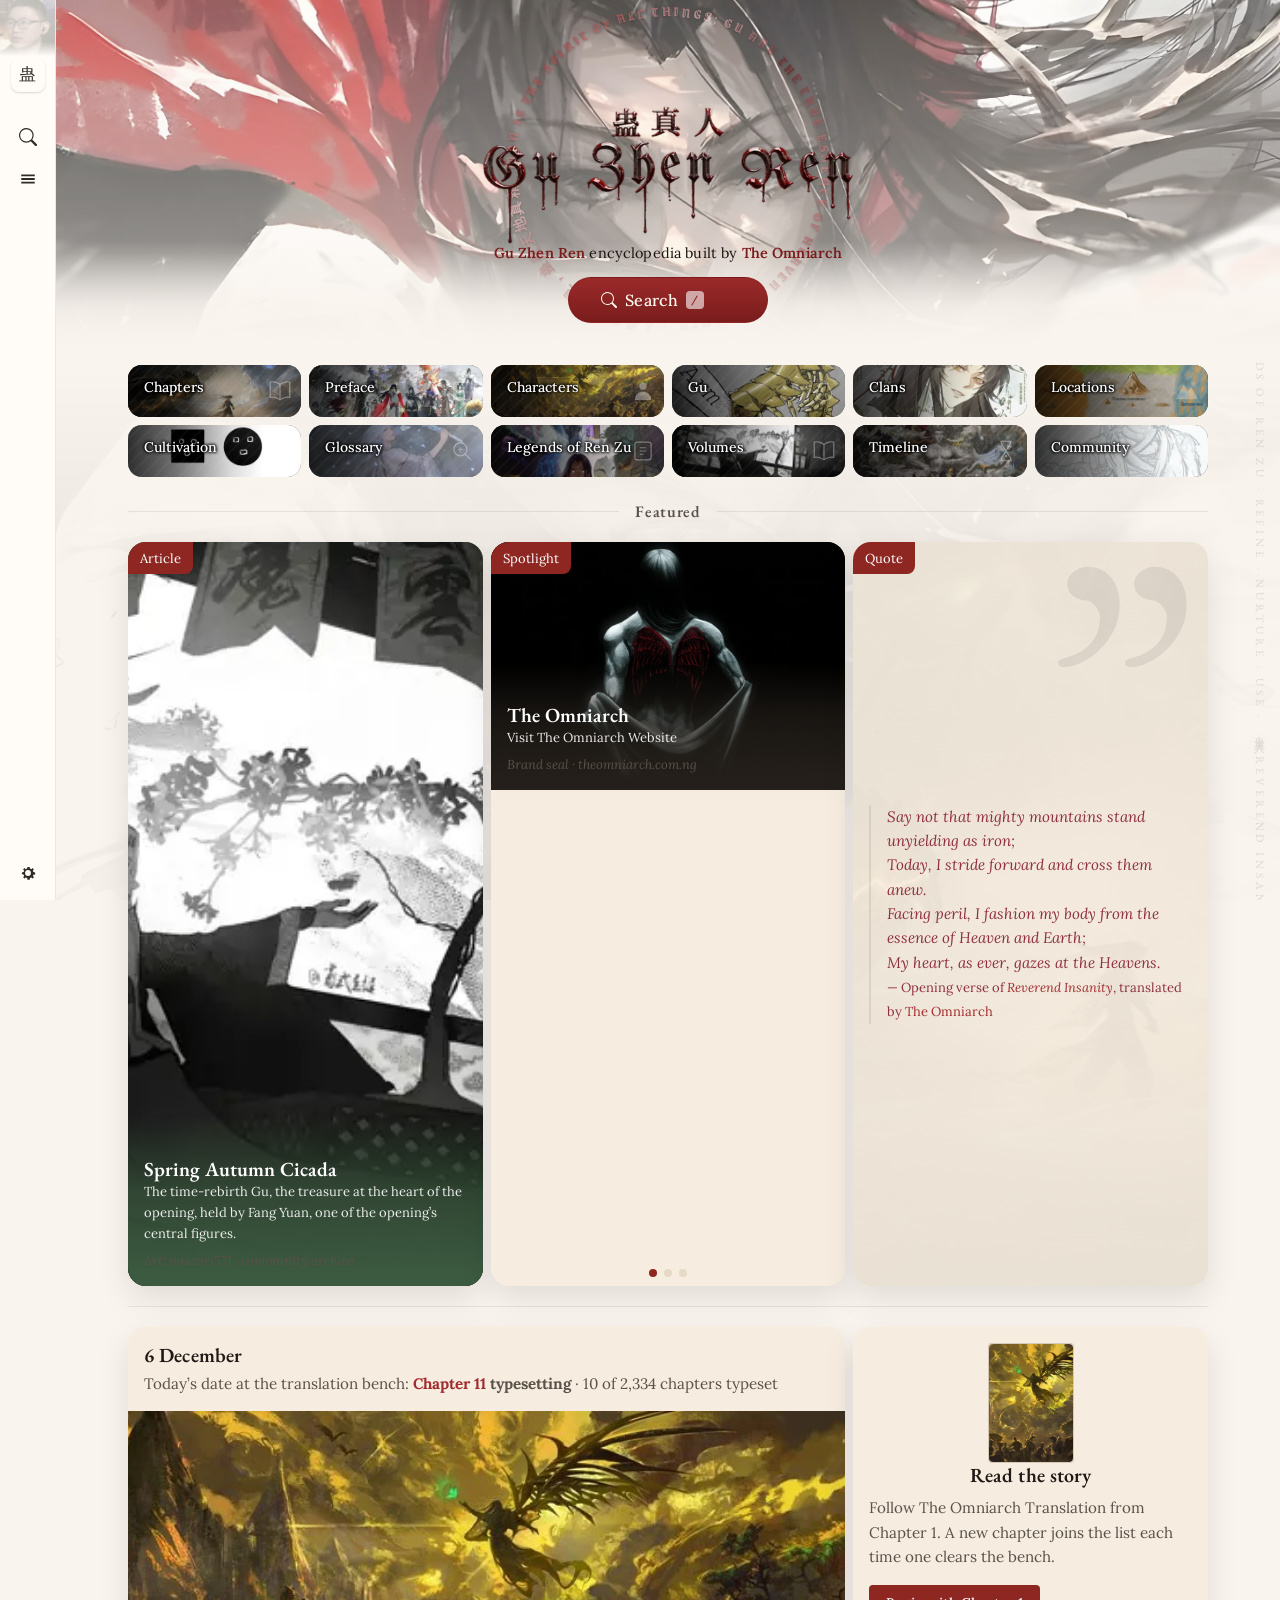
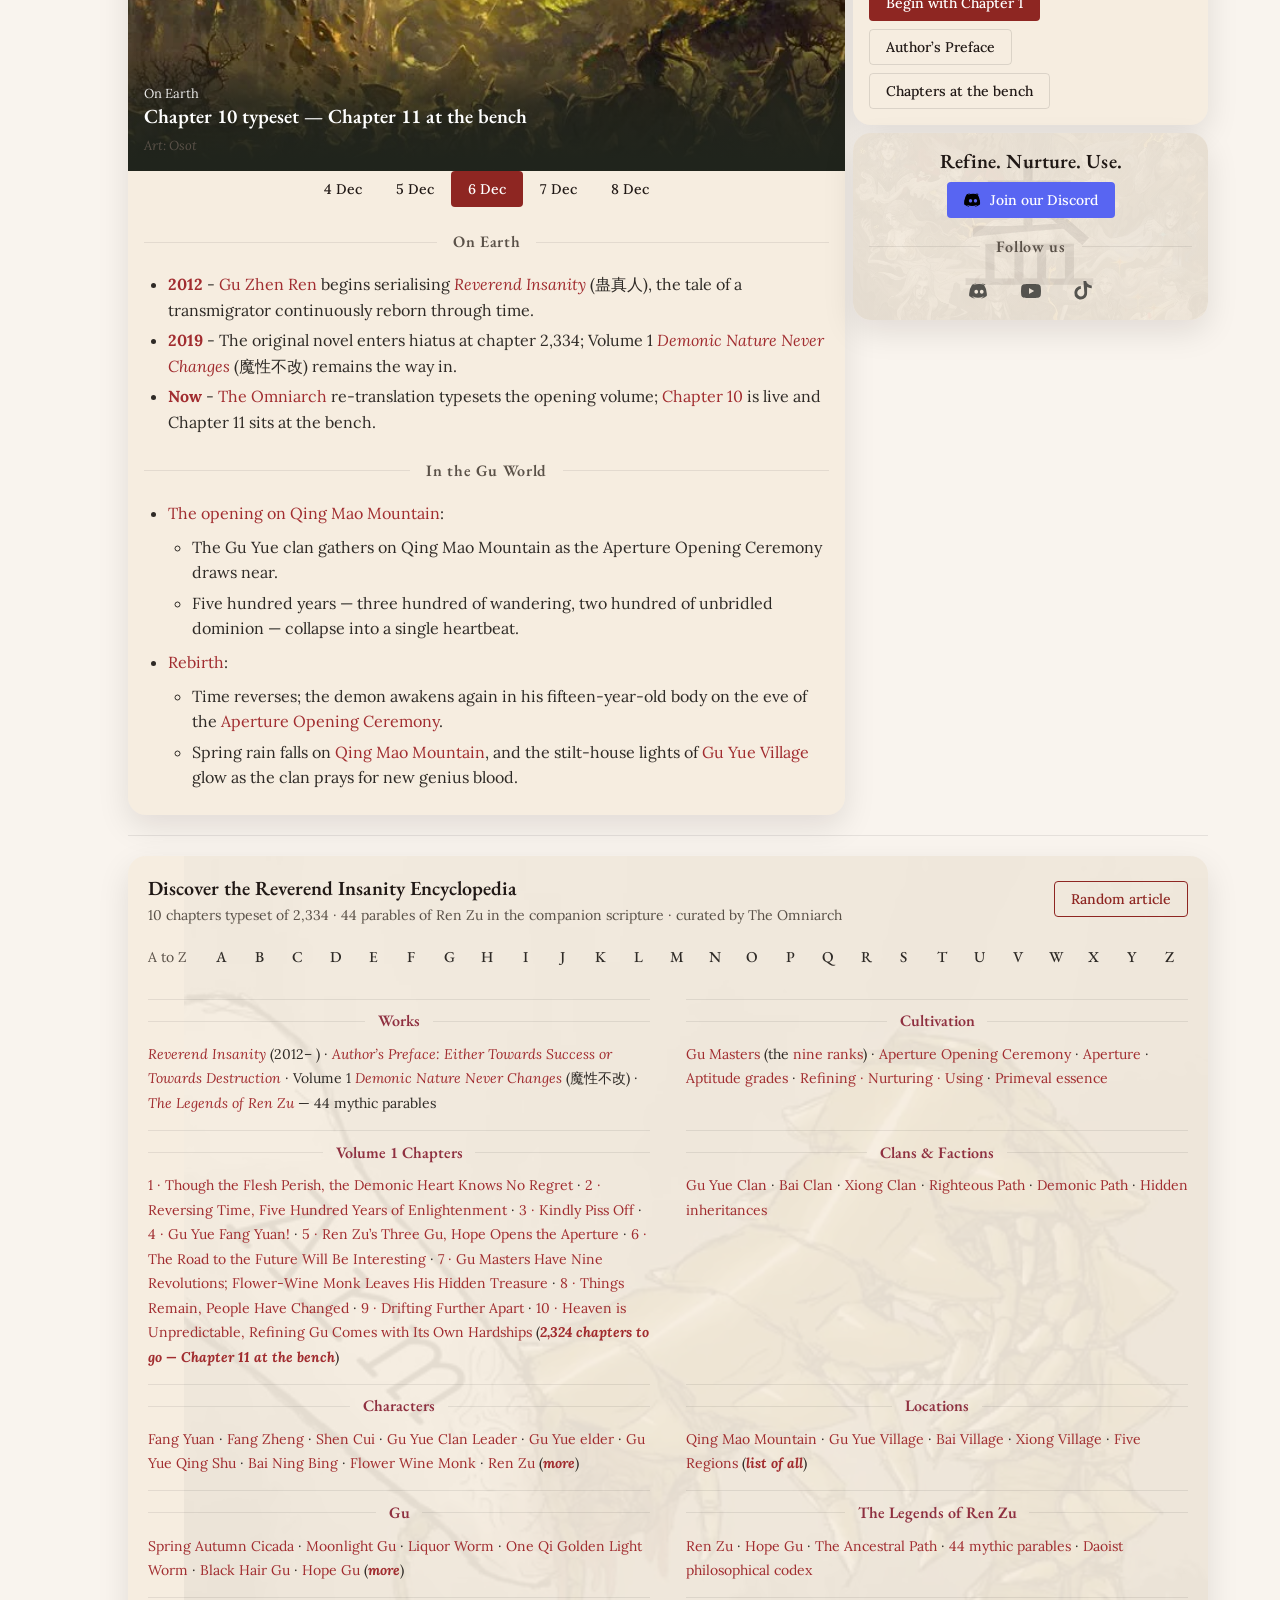
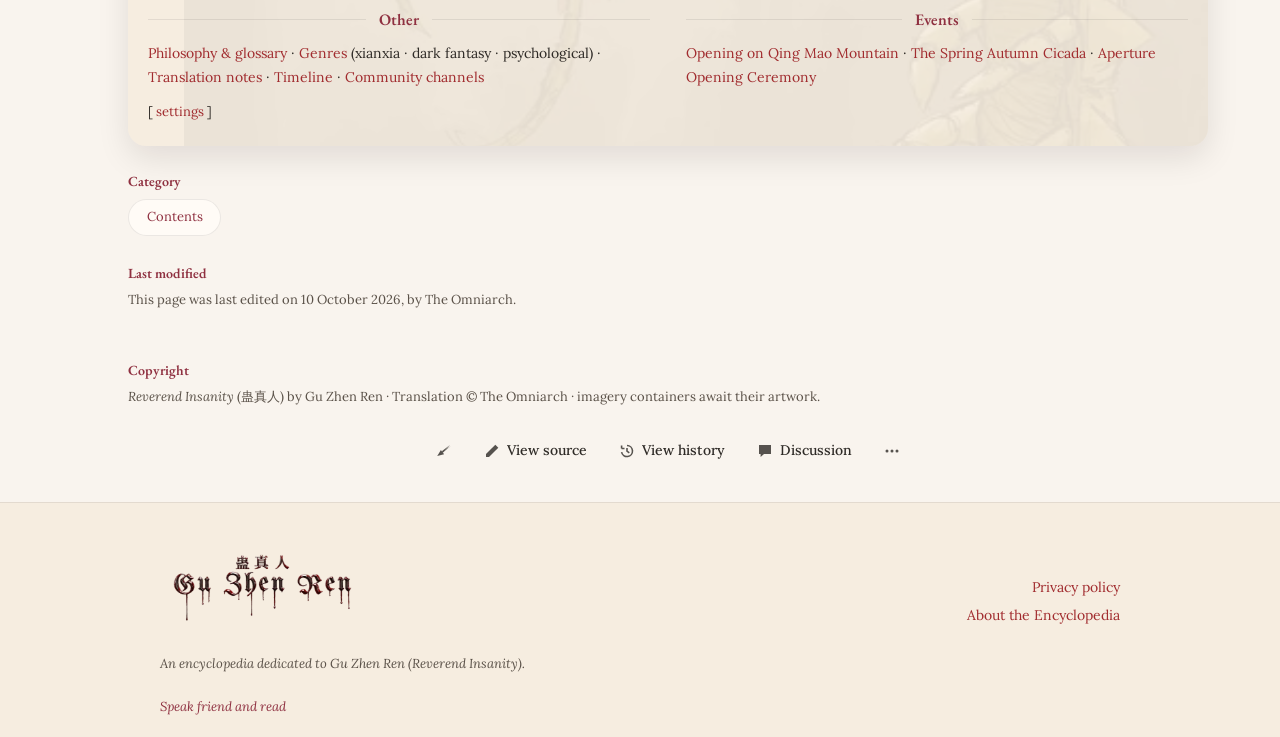
==== commit 3ac50fd5: "Reapply "Spotlight: every slide opens its own site (Omniarch, Saga of Gu, Discord)" This reverts com" ====
--- a/index.html
+++ b/index.html
@@ -182,7 +182,7 @@
         <div class="slide-card" id="slide-card">
           <div class="slide on">
             <div class="tg-card-image" style="--slot:#1c1a17">
-              <div class="slot-art"><img src="/assets/inline/omniarch-spotlight.webp" alt="The Omniarch" style="object-position:50% 0%"></div>
+              <div class="slot-art"><img src="/assets/inline/omniarch-spotlight.webp" alt="The Omniarch" style="object-position:50% 0%"></div><a class="slide-hit" href="https://theomniarch.com.ng" target="_blank" rel="noreferrer noopener" aria-label="Visit theomniarch.com.ng"></a>
               <div class="tg-card-afterImage" style="--slot:#241f1a">
                 <div class="grad"></div>
                 <div class="inner">
@@ -195,7 +195,7 @@
           </div>
           <div class="slide">
             <div class="tg-card-image" style="--slot:#20241c">
-              <div class="slot-art"><img src="/assets/inline/3d9add4931.webp" alt="Saga of Gu banner"></div>
+              <div class="slot-art"><img src="/assets/inline/3d9add4931.webp" alt="Saga of Gu banner"></div><a class="slide-hit" href="https://sagaofgu.com" target="_blank" rel="noreferrer noopener" aria-label="Visit sagaofgu.com"></a>
               <div class="tg-card-afterImage" style="--slot:#2a2d24">
                 <div class="grad"></div>
                 <div class="inner">
@@ -208,7 +208,7 @@
           </div>
           <div class="slide">
             <div class="tg-card-image" style="--slot:#20241c">
-              <div class="slot-art"><img src="/assets/inline/851a644088.webp" alt="Readers gathered at the bench"></div>
+              <div class="slot-art"><img src="/assets/inline/851a644088.webp" alt="Readers gathered at the bench"></div><a class="slide-hit" href="https://discord.gg/UgwTKn4sQf" target="_blank" rel="noreferrer noopener" aria-label="Join the Discord"></a>
               <div class="tg-card-afterImage" style="--slot:#2a2d24">
                 <div class="grad"></div>
                 <div class="inner">
--- a/css/main.css
+++ b/css/main.css
@@ -744,3 +744,7 @@
 .wiki-topbar-title{flex:1;min-width:0;margin-left:0.25rem;font-family:var(--tg-font-family-heading);font-size:1.05rem;color:var(--tg-color-base);white-space:nowrap;overflow:hidden;text-overflow:ellipsis;opacity:0;transform:translateY(4px);transition:opacity .25s ease,transform .25s ease;pointer-events:none}
 .wiki-topbar.has-title .wiki-topbar-title{opacity:1;transform:none}
 .wiki-topbar{box-shadow:0 1px 0 var(--tg-color-surface-3)}
+
+/* Pass 32: every spotlight slide opens its own site */
+.slide{position:relative}
+.slide .slide-hit{position:absolute;inset:0;z-index:3;display:block}
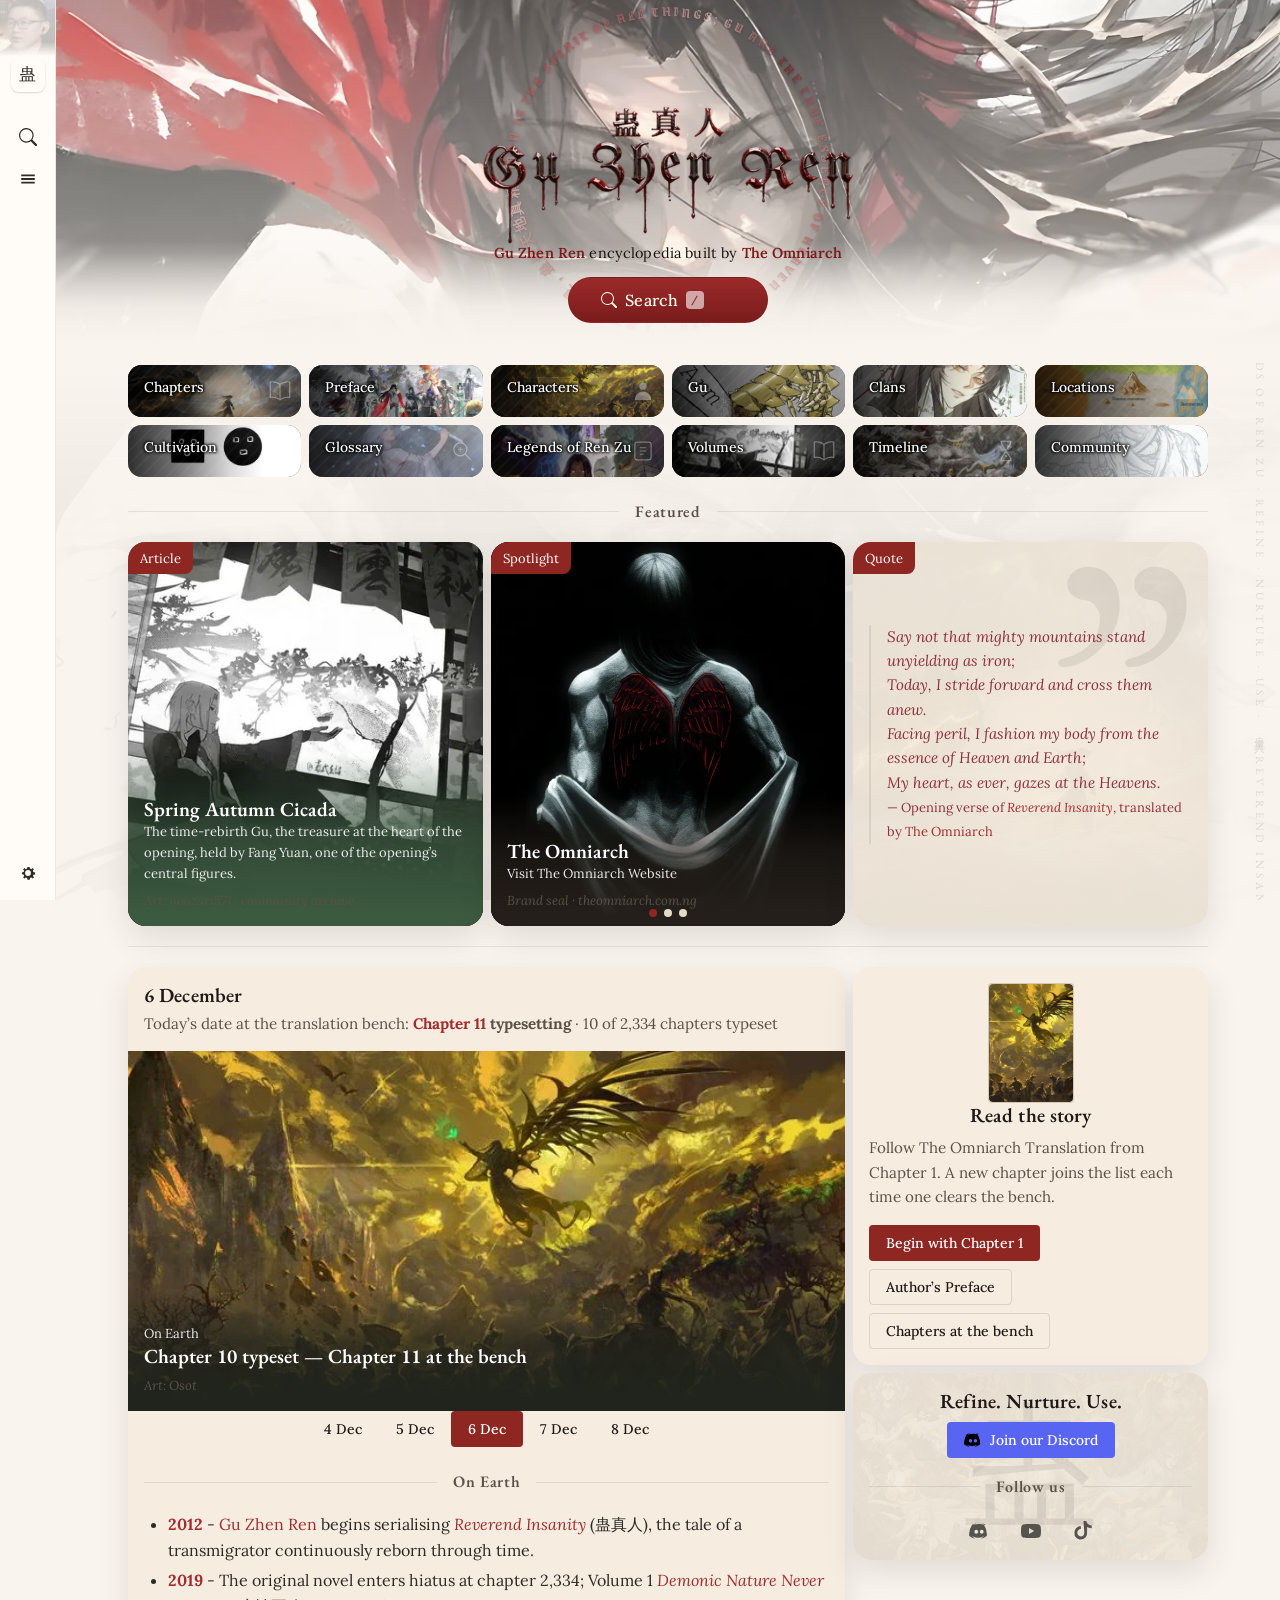
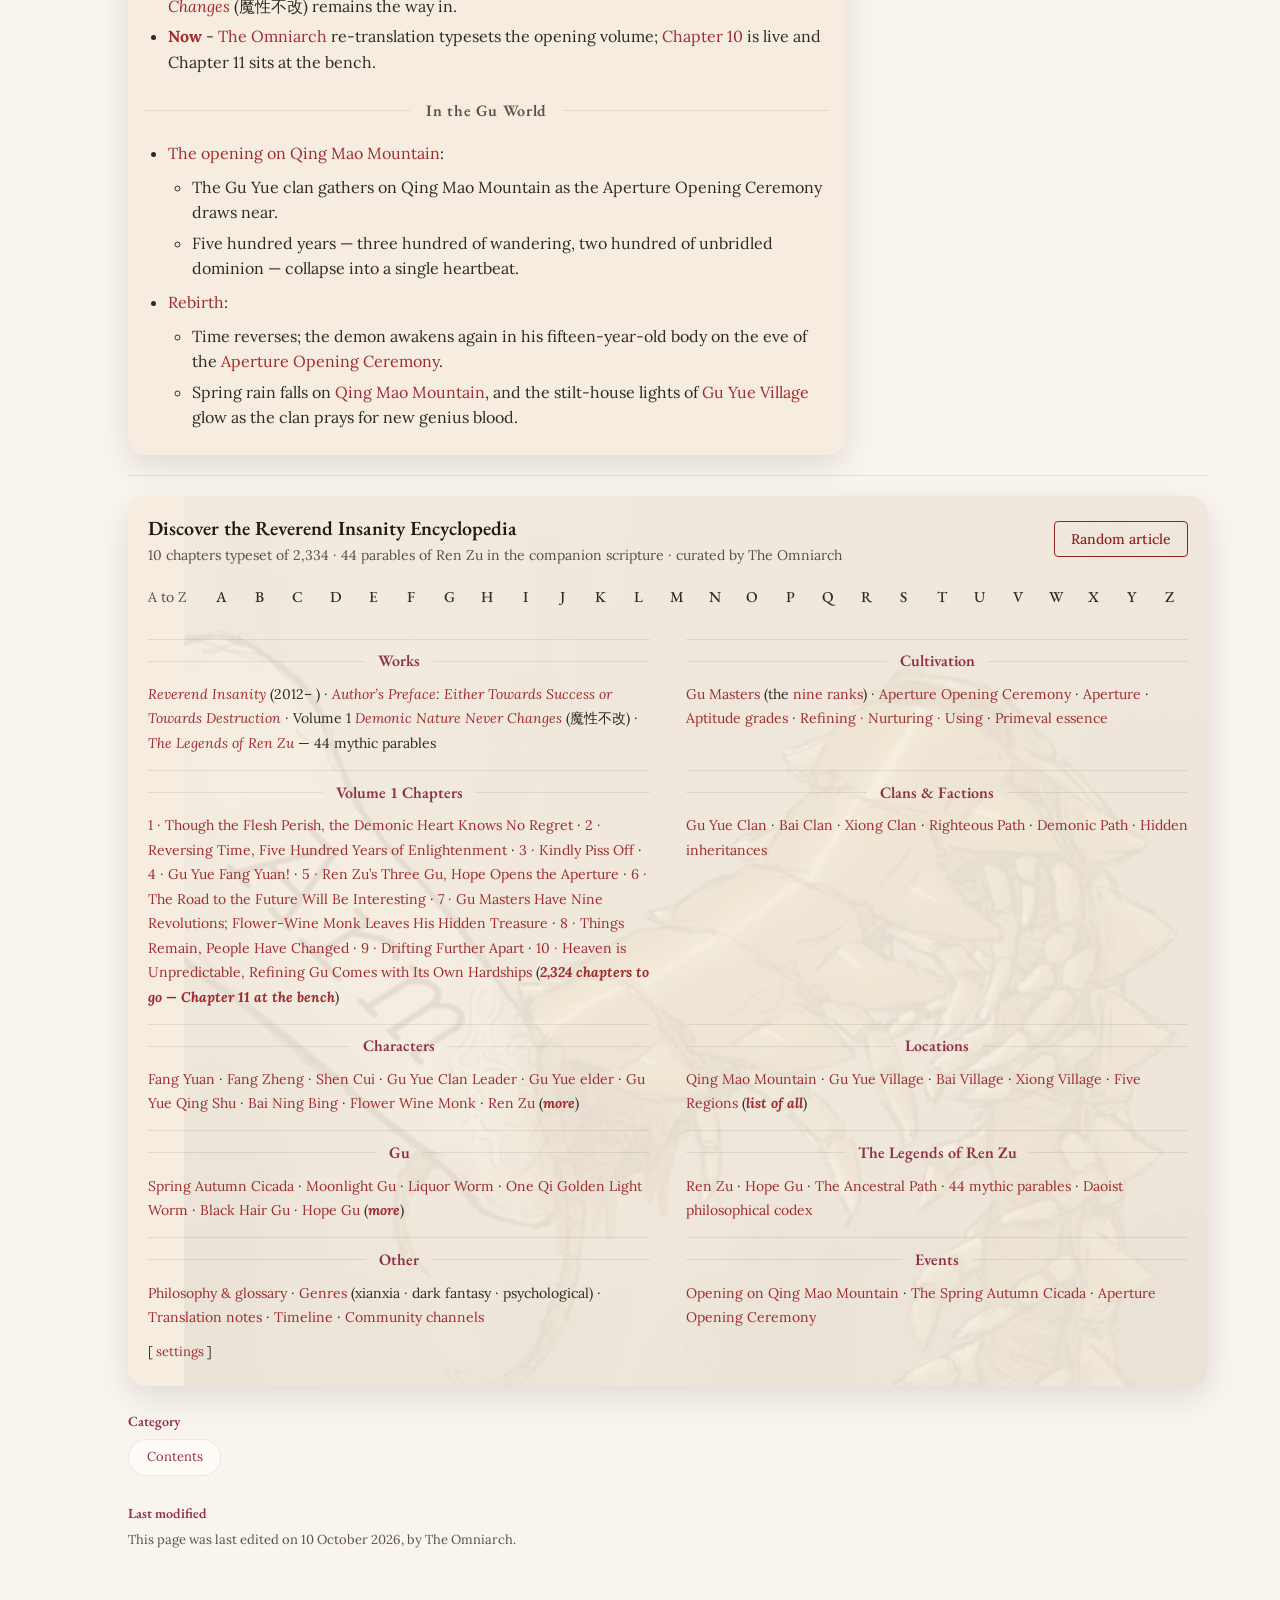
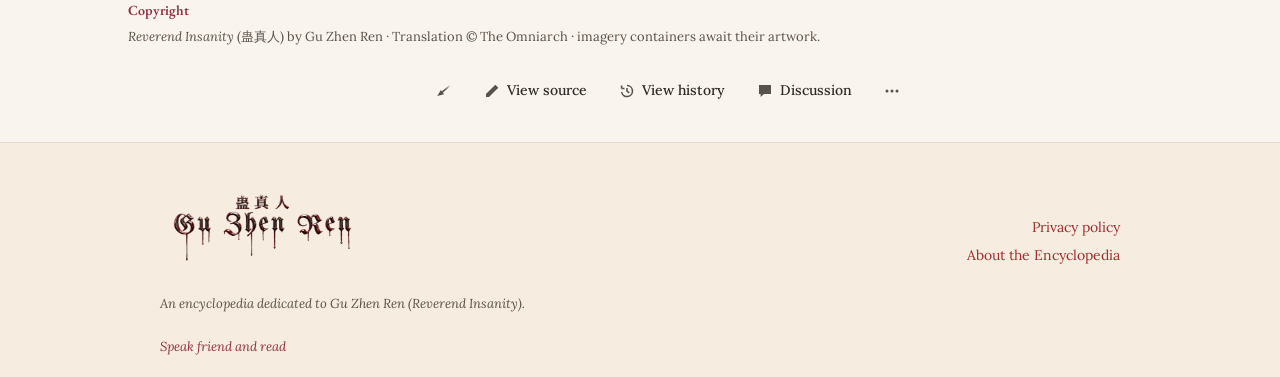
==== commit 790e3c03: "Spotlight: a tap anywhere on the card opens the current slide's site; text links no longer navigate" ====
--- a/index.html
+++ b/index.html
@@ -180,9 +180,9 @@
       <div class="tg-card">
         <div class="tg-card-label"><a href="#/wiki/the-omniarch" title="Featured spotlight">Spotlight</a></div>
         <div class="slide-card" id="slide-card">
-          <div class="slide on">
+          <div class="slide on" data-link="https://theomniarch.com.ng">
             <div class="tg-card-image" style="--slot:#1c1a17">
-              <div class="slot-art"><img src="/assets/inline/omniarch-spotlight.webp" alt="The Omniarch" style="object-position:50% 0%"></div><a class="slide-hit" href="https://theomniarch.com.ng" target="_blank" rel="noreferrer noopener" aria-label="Visit theomniarch.com.ng"></a>
+              <div class="slot-art"><img src="/assets/inline/omniarch-spotlight.webp" alt="The Omniarch" style="object-position:50% 0%"></div>
               <div class="tg-card-afterImage" style="--slot:#241f1a">
                 <div class="grad"></div>
                 <div class="inner">
@@ -193,9 +193,9 @@
               </div>
             </div>
           </div>
-          <div class="slide">
+          <div class="slide" data-link="https://sagaofgu.com">
             <div class="tg-card-image" style="--slot:#20241c">
-              <div class="slot-art"><img src="/assets/inline/3d9add4931.webp" alt="Saga of Gu banner"></div><a class="slide-hit" href="https://sagaofgu.com" target="_blank" rel="noreferrer noopener" aria-label="Visit sagaofgu.com"></a>
+              <div class="slot-art"><img src="/assets/inline/3d9add4931.webp" alt="Saga of Gu banner"></div>
               <div class="tg-card-afterImage" style="--slot:#2a2d24">
                 <div class="grad"></div>
                 <div class="inner">
@@ -206,9 +206,9 @@
               </div>
             </div>
           </div>
-          <div class="slide">
+          <div class="slide" data-link="https://discord.gg/UgwTKn4sQf">
             <div class="tg-card-image" style="--slot:#20241c">
-              <div class="slot-art"><img src="/assets/inline/851a644088.webp" alt="Readers gathered at the bench"></div><a class="slide-hit" href="https://discord.gg/UgwTKn4sQf" target="_blank" rel="noreferrer noopener" aria-label="Join the Discord"></a>
+              <div class="slot-art"><img src="/assets/inline/851a644088.webp" alt="Readers gathered at the bench"></div>
               <div class="tg-card-afterImage" style="--slot:#2a2d24">
                 <div class="grad"></div>
                 <div class="inner">
--- a/css/main.css
+++ b/css/main.css
@@ -745,6 +745,3 @@
 .wiki-topbar.has-title .wiki-topbar-title{opacity:1;transform:none}
 .wiki-topbar{box-shadow:0 1px 0 var(--tg-color-surface-3)}
 
-/* Pass 32: every spotlight slide opens its own site */
-.slide{position:relative}
-.slide .slide-hit{position:absolute;inset:0;z-index:3;display:block}
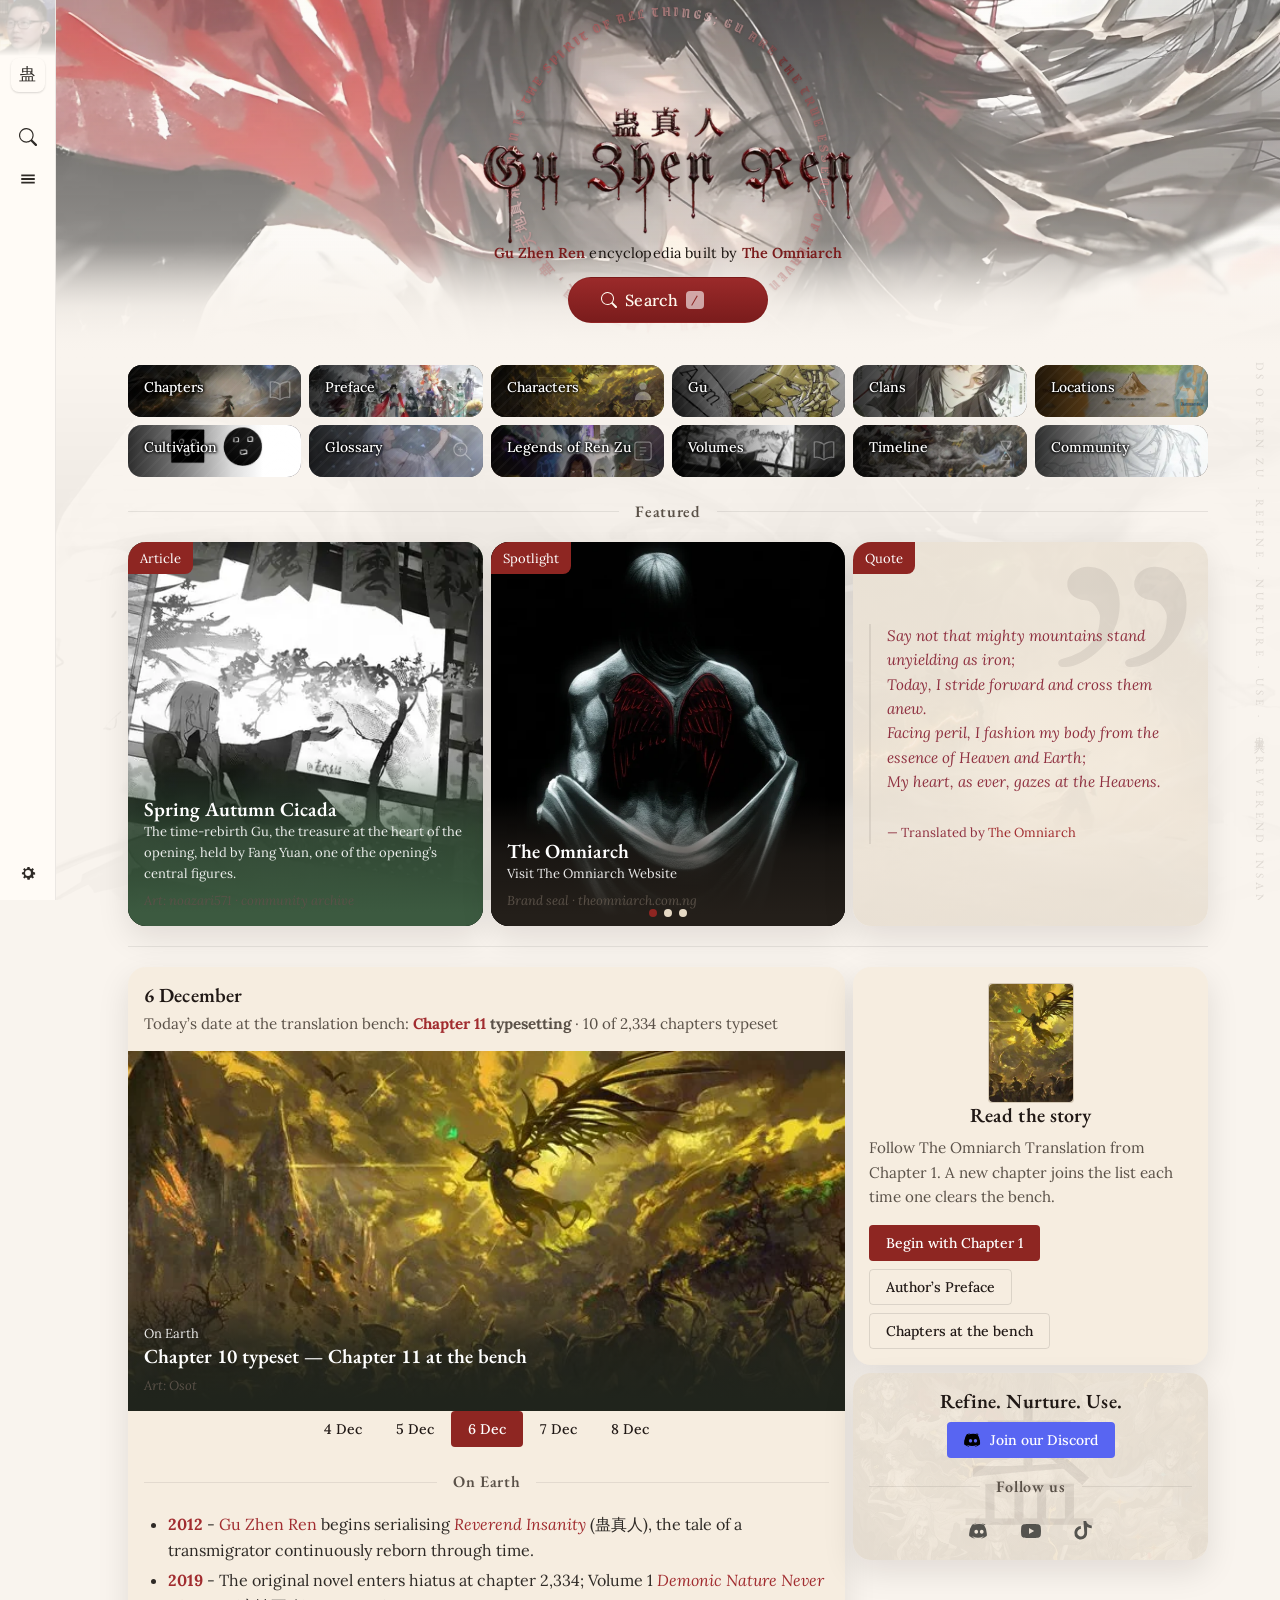
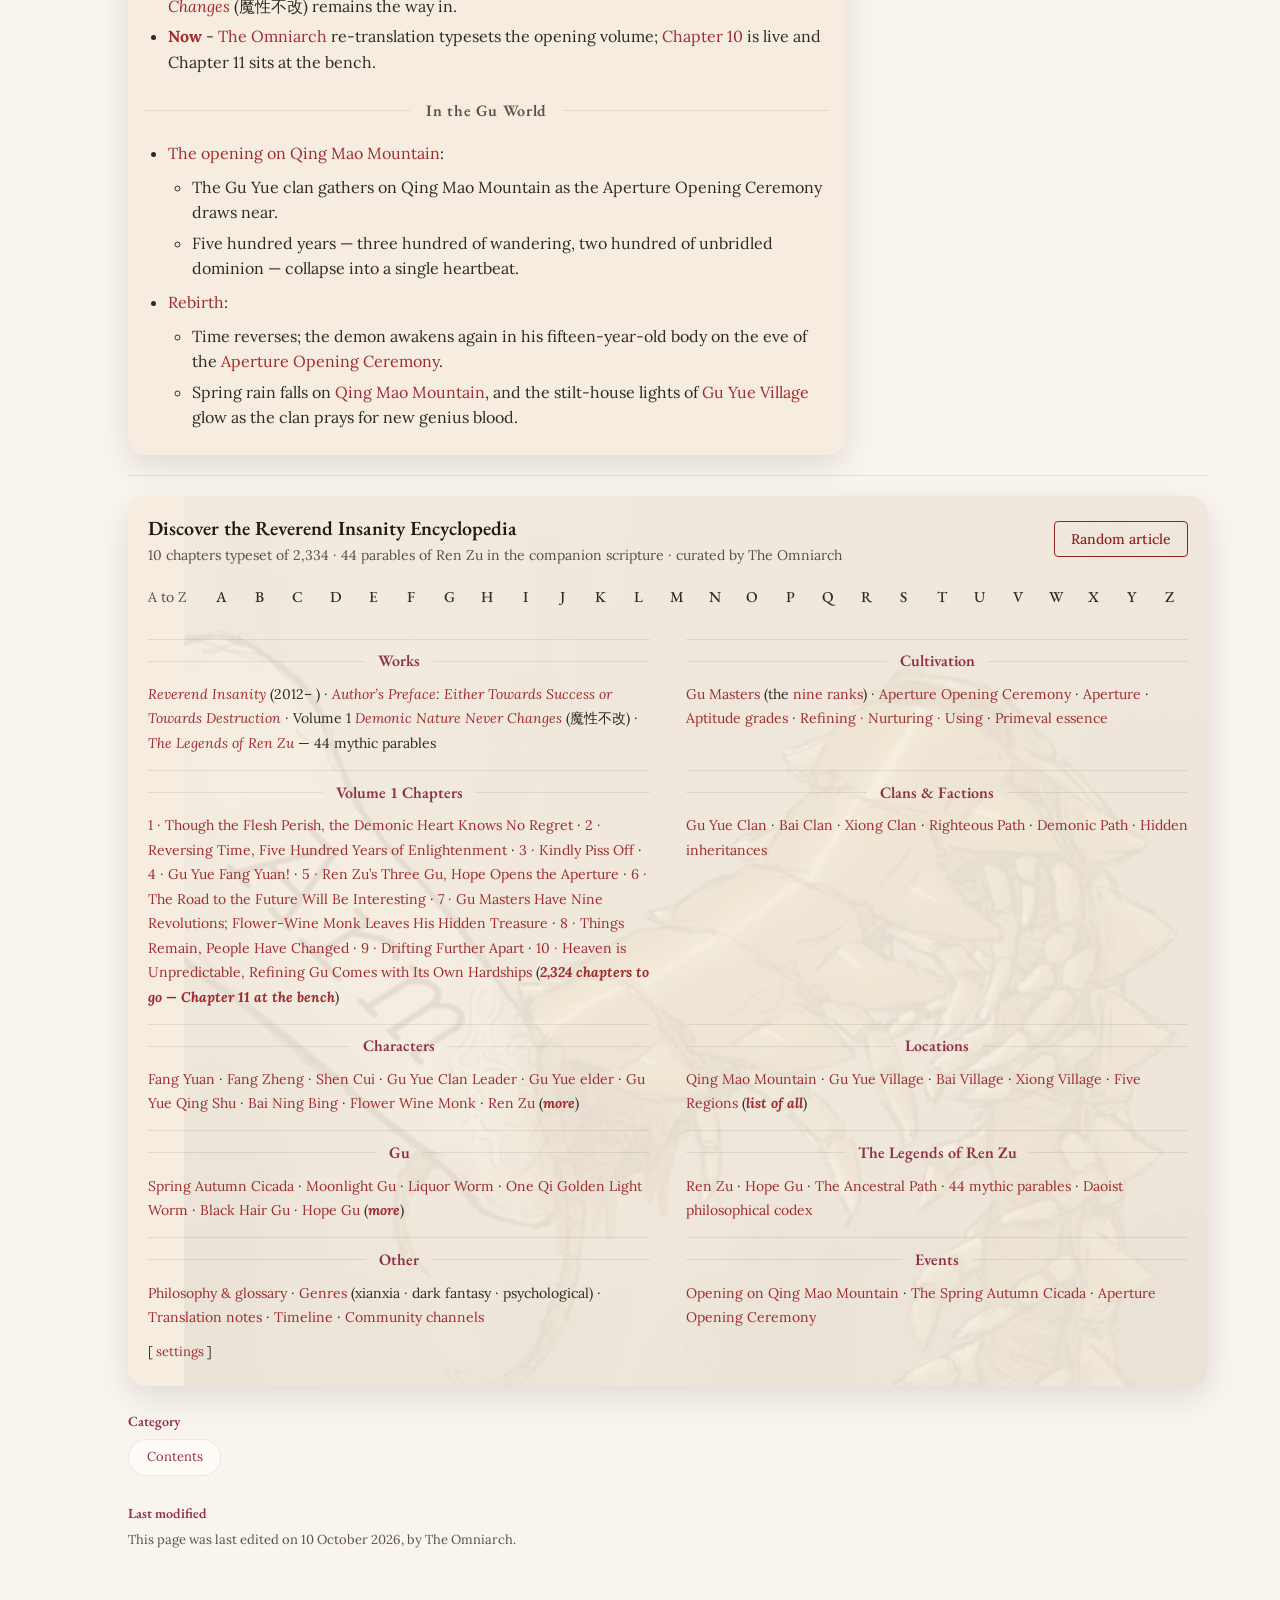
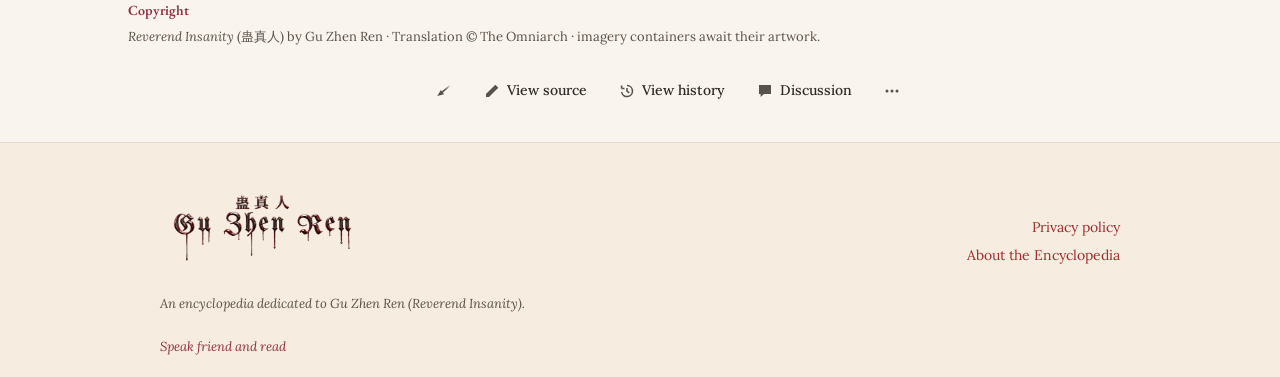
==== commit b8e582b4: "Quote attribution shortened to 'Translated by The Omniarch'" ====
--- a/index.html
+++ b/index.html
@@ -234,7 +234,7 @@
               Today, I stride forward and cross them anew.<br>
               Facing peril, I fashion my body from the essence of Heaven and Earth;<br>
               My heart, as ever, gazes at the Heavens.</p>
-              <p class="tg-quote-footer"><cite>Opening verse of <i><a href="#/wiki/reverend-insanity">Reverend Insanity</a></i>, translated by <a href="#/wiki/the-omniarch">The Omniarch</a></cite></p>
+              <p class="tg-quote-footer"><cite>Translated by <a href="#/wiki/the-omniarch">The Omniarch</a></cite></p>
             </blockquote>
           </div>
         </div>
@@ -486,8 +486,8 @@
 "chapters":{t:"Chapters",k:"Index",ib:[["Typeset","ledger"],["Total in original","2,334"],["At the bench","ledger"]],
  b:["The Omniarch Translation typesets the novel chapter by chapter. This index lists every chapter published so far, in order; it grows automatically from the Growth Ledger as the bench clears new chapters.","Each chapter entry carries its number and the translator’s title. Articles for typeset chapters collect what the encyclopedia knows of them; articles beyond the bench await the keeper’s hand."],
  see:["volume-1","reverend-insanity"],cat:["Indexes","Chapters"],index:"chapters"},
-"the-omniarch":{t:"The Omniarch",k:"Translator",ib:[["Role","Curator & typesetter of the encyclopedia"],["Work","The Omniarch Translation"],["Companion","The Legends of Ren Zu reader"],["Channels","Discord · YouTube · TikTok"]],
- b:["The Omniarch is the fan behind the Omniarch Translation — a chapter-by-chapter English typesetting of Reverend Insanity, ten chapters deep of 2,334 with Chapter 11 at the bench.","Just a reader who loved the story enough to build it a home: curating this encyclopedia, keeping the Legends of Ren Zu reader, hosting the Discord, and talking peak fiction on YouTube and TikTok."],
+"the-omniarch":{t:"The Omniarch",k:"Translator",img:"/assets/inline/omniarch-article.webp",art:"The Omniarch",ib:[["Role","Curator & typesetter of the encyclopedia"],["Work","The Omniarch Translation"],["Companion","The Legends of Ren Zu reader"],["Channels","Discord · YouTube · TikTok"]],
+ b:["Visit The Omniarch's website: theomniarch.com.ng","Curator of peak fiction."],
  see:["reverend-insanity","the-legends-of-ren-zu","community"],cat:["People","Translators"]},
 "community":{t:"Community",k:"Portal",ib:[["Discord","open server"],["YouTube","@GodofPeakFiction"],["TikTok","@GodOfPeakFiction"]],
  b:["Readers of the translation gather to discuss chapters, lore nuances and phrasing feedback. The Discord server is the clan hall; philosophical video breakdowns and novel analysis flow through the YouTube and TikTok channels.","Speak friend and read."],
--- a/css/main.css
+++ b/css/main.css
@@ -745,3 +745,6 @@
 .wiki-topbar.has-title .wiki-topbar-title{opacity:1;transform:none}
 .wiki-topbar{box-shadow:0 1px 0 var(--tg-color-surface-3)}
 
+
+/* Pass 33: breathing space between the quote and its attribution */
+.tg-mainpage-featured-quote .tg-quote-footer{margin-top:1.6rem}
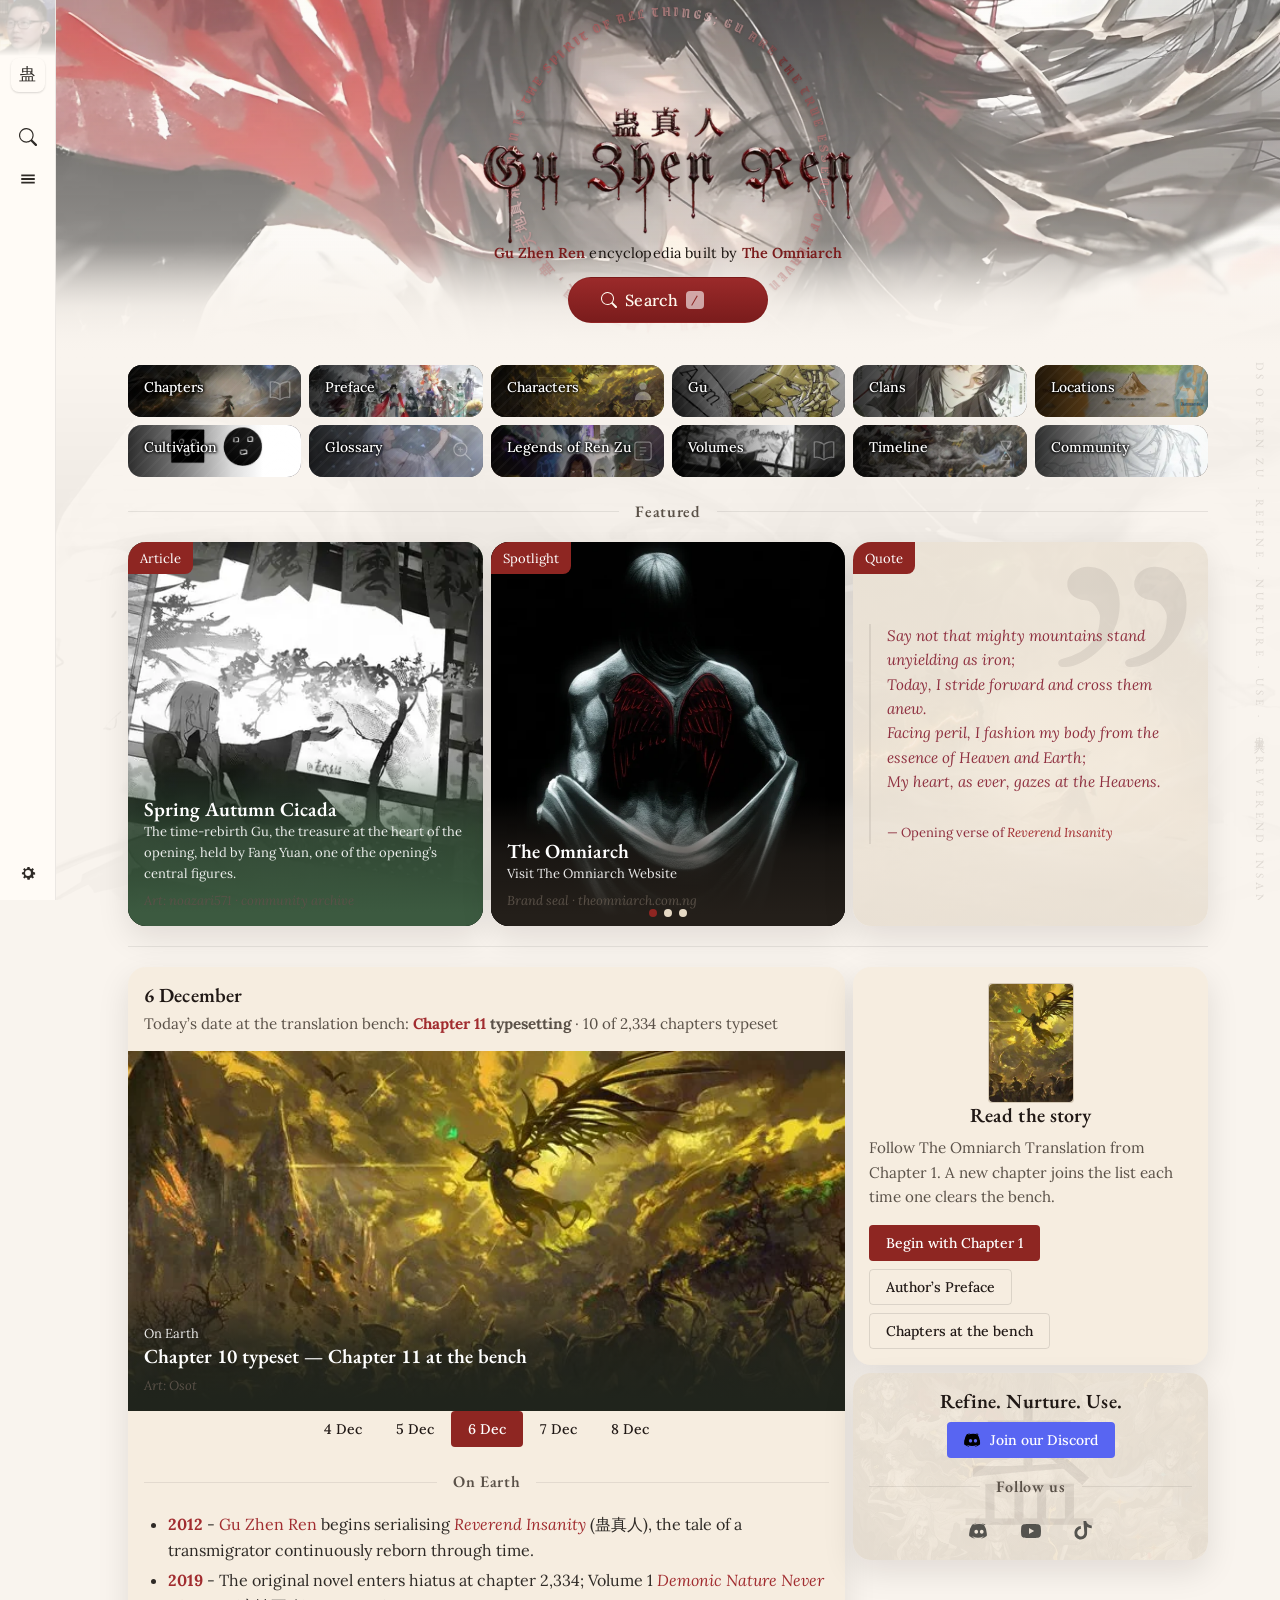
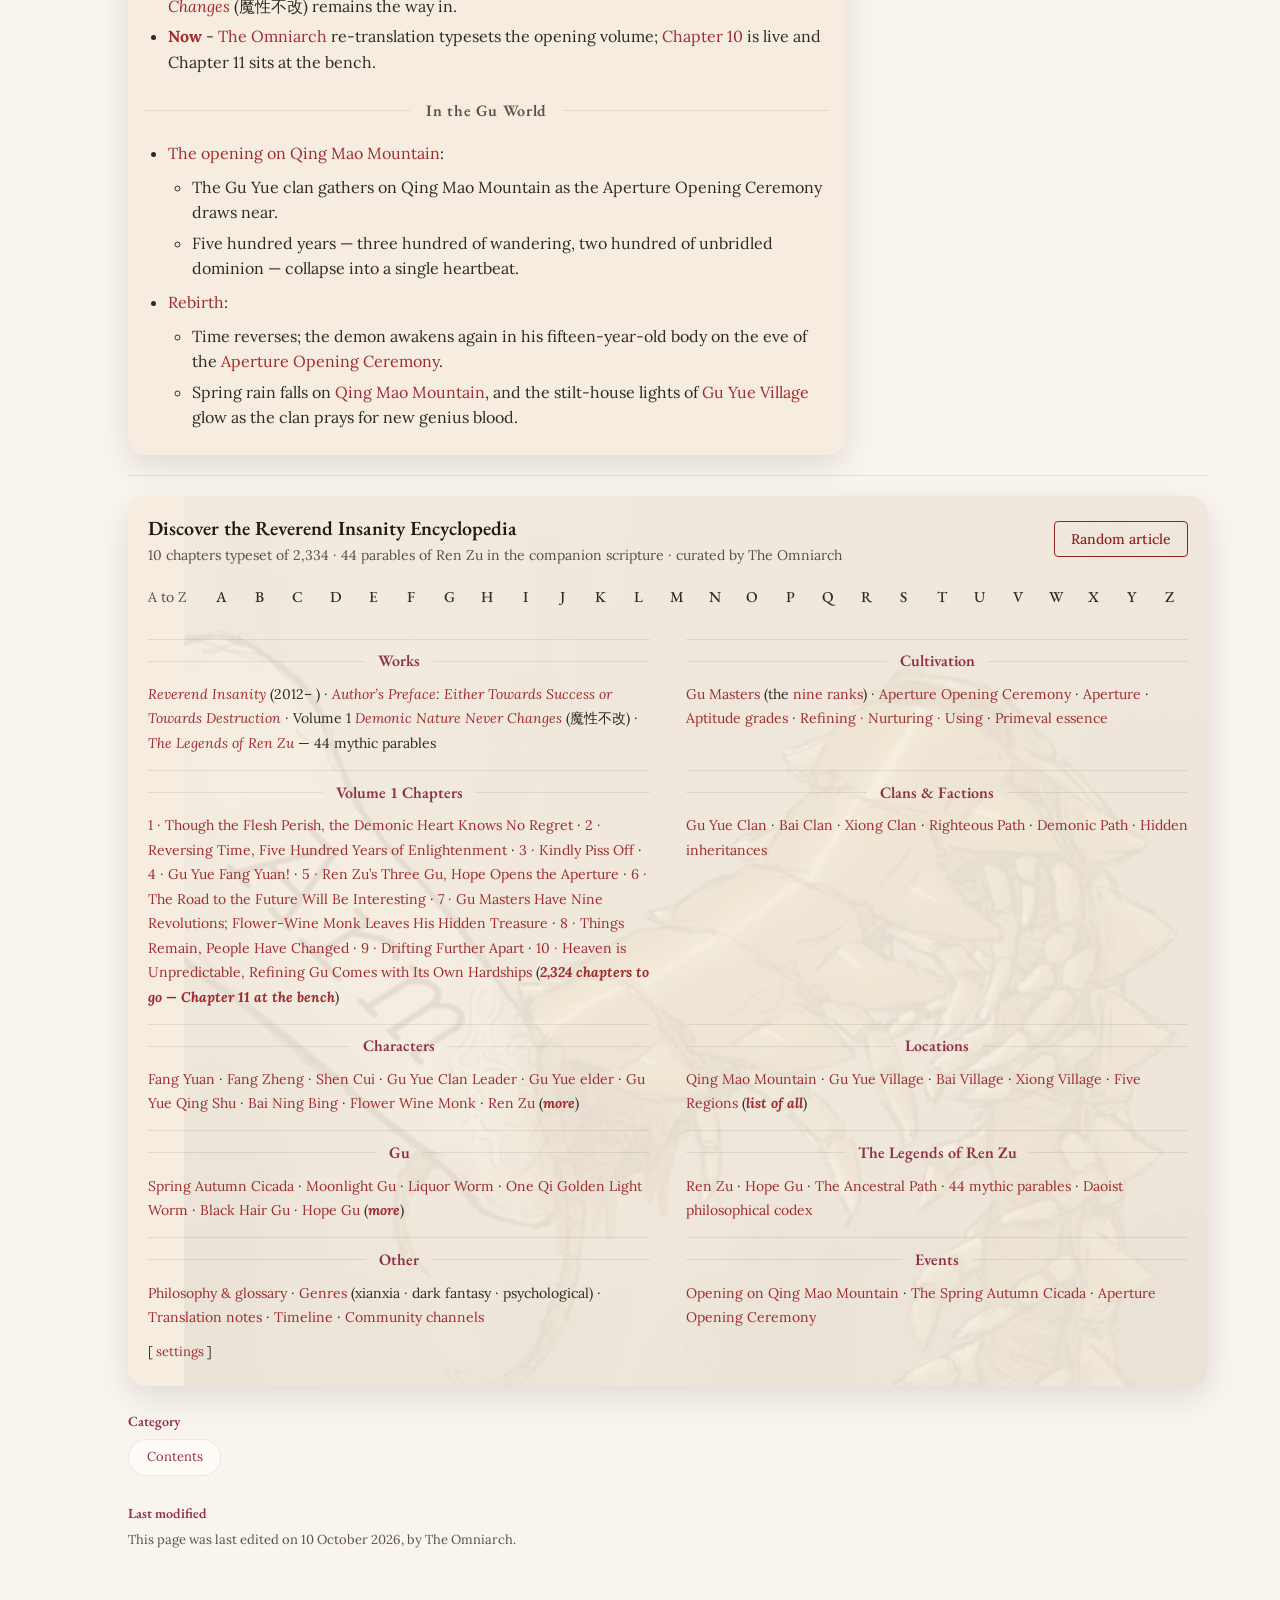
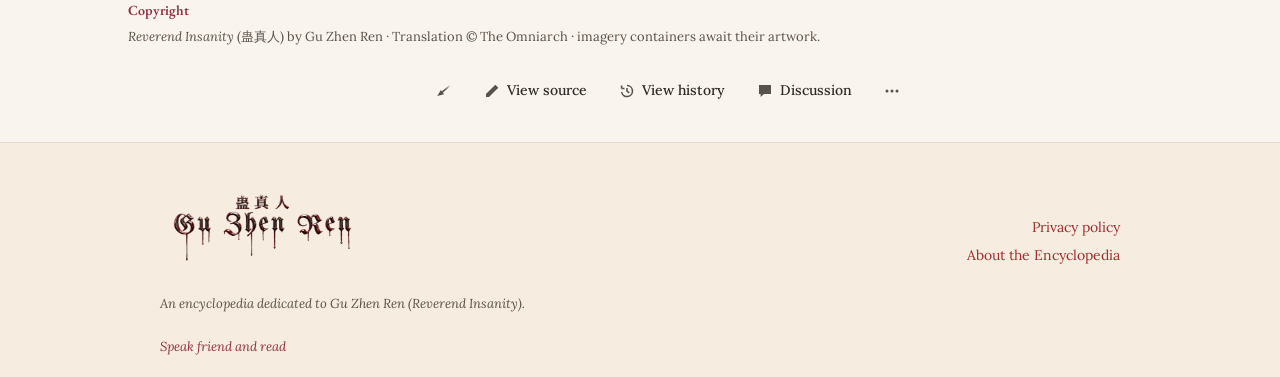
==== commit 5ab005f1: "Quote signature: no translator credit; reads Opening verse of Reverend Insanity" ====
--- a/index.html
+++ b/index.html
@@ -234,7 +234,7 @@
               Today, I stride forward and cross them anew.<br>
               Facing peril, I fashion my body from the essence of Heaven and Earth;<br>
               My heart, as ever, gazes at the Heavens.</p>
-              <p class="tg-quote-footer"><cite>Translated by <a href="#/wiki/the-omniarch">The Omniarch</a></cite></p>
+              <p class="tg-quote-footer"><cite>Opening verse of <i><a href="#/wiki/reverend-insanity">Reverend Insanity</a></i></cite></p>
             </blockquote>
           </div>
         </div>
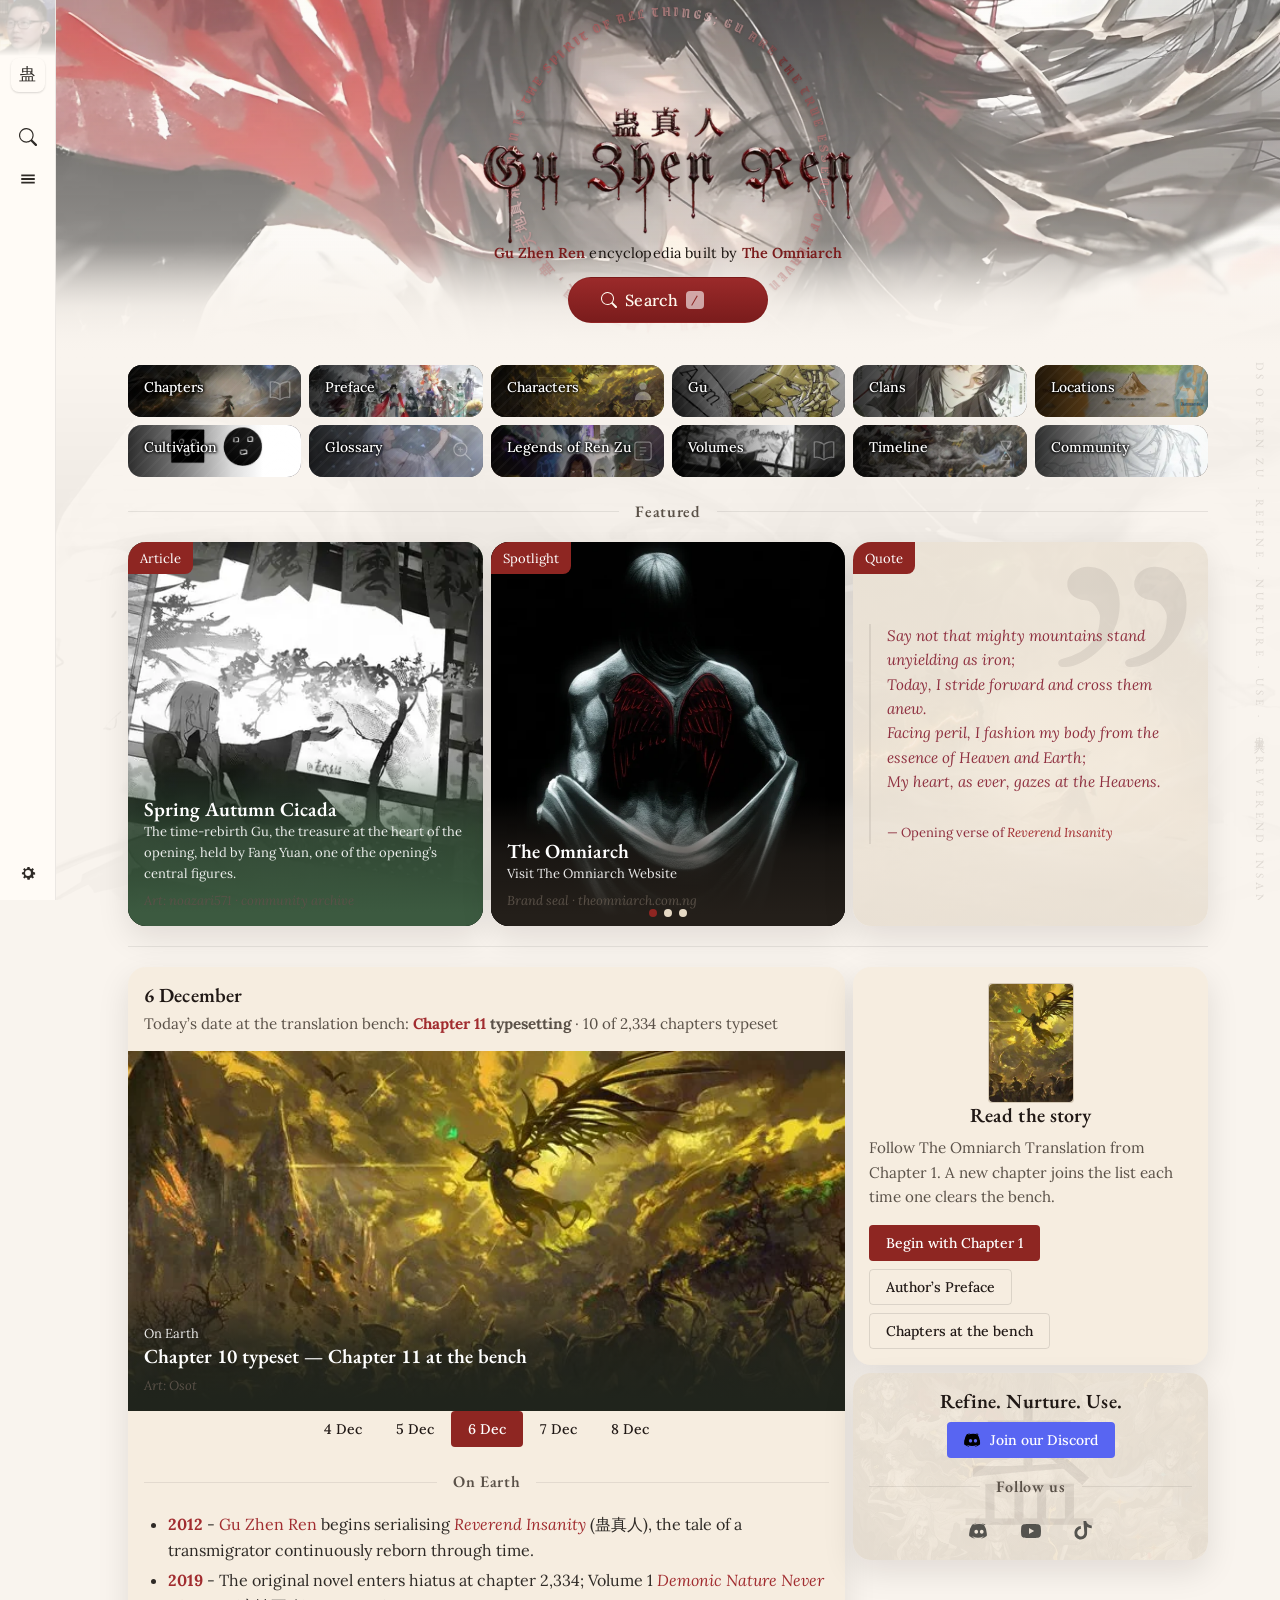
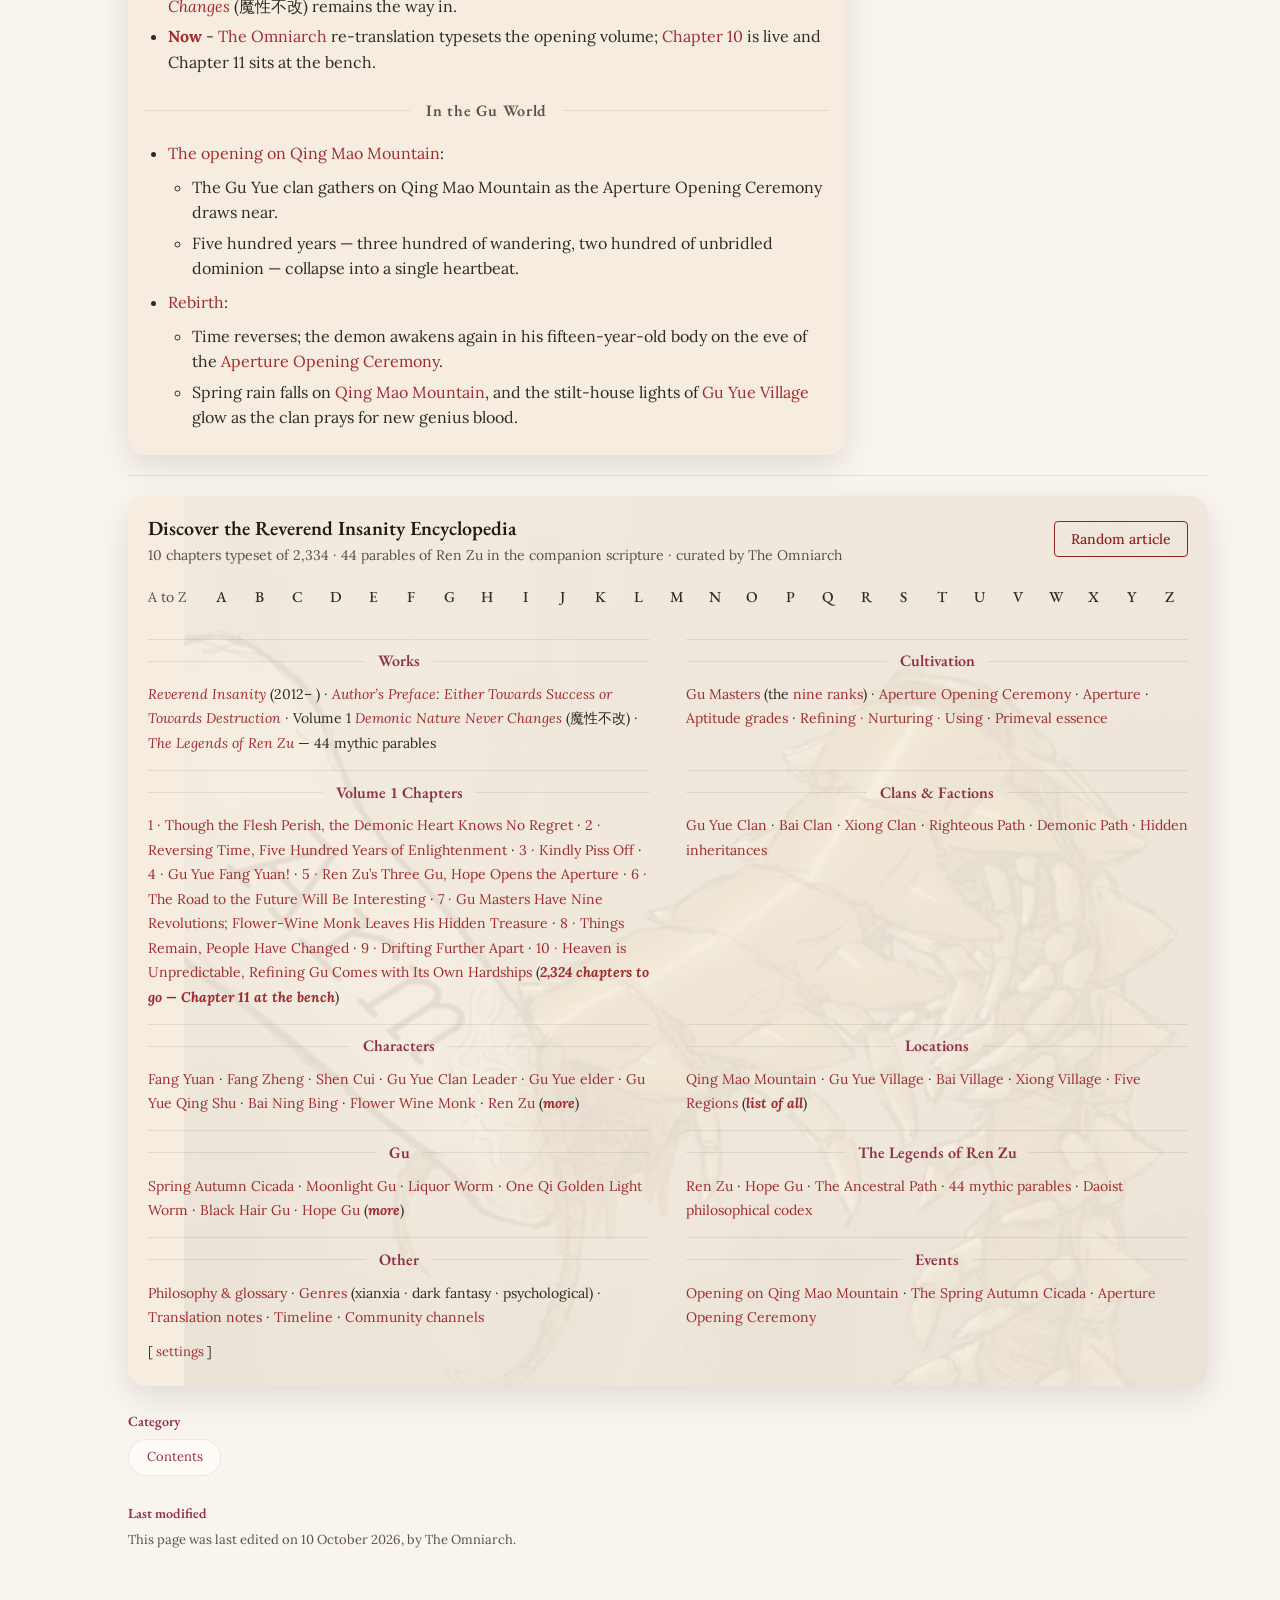
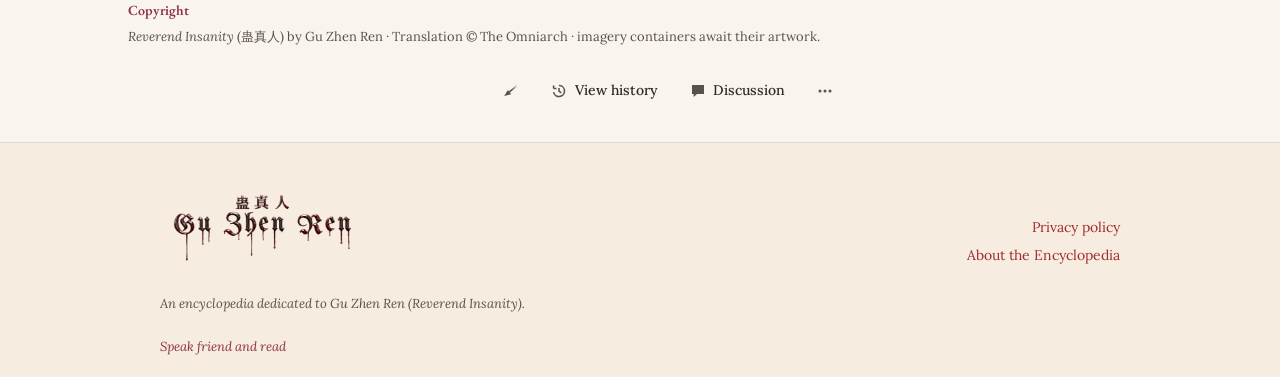
==== commit afd59ab7: "Remove 'View source' from article toolbars" ====
--- a/index.html
+++ b/index.html
@@ -390,7 +390,6 @@
   </div>
   <div class="action-tabs">
     <a href="#main"><svg><use href="#glyph-share"/></svg></a>
-    <a href="#main"><svg><use href="#glyph-edit"/></svg> View source</a>
     <a href="#main"><svg><use href="#glyph-history"/></svg> View history</a>
     <a href="#main"><svg><use href="#glyph-talk"/></svg> Discussion</a>
     <a href="#main" class="dots" aria-label="More"><svg><use href="#glyph-dots"/></svg></a>
@@ -411,7 +410,6 @@
     </div>
     <div class="wiki-actions">
       <a title="Share"><svg><use href="#glyph-share"/></svg></a>
-      <a title="View source"><svg><use href="#glyph-edit"/></svg> View source</a>
       <a title="View history"><svg><use href="#glyph-history"/></svg> View history</a>
       <a id="talk-tab" title="Discussion"><svg><use href="#glyph-talk"/></svg> <span id="talk-tab-label">Discussion</span></a>
       <a class="dots" title="More"><svg><use href="#glyph-dots"/></svg></a>
